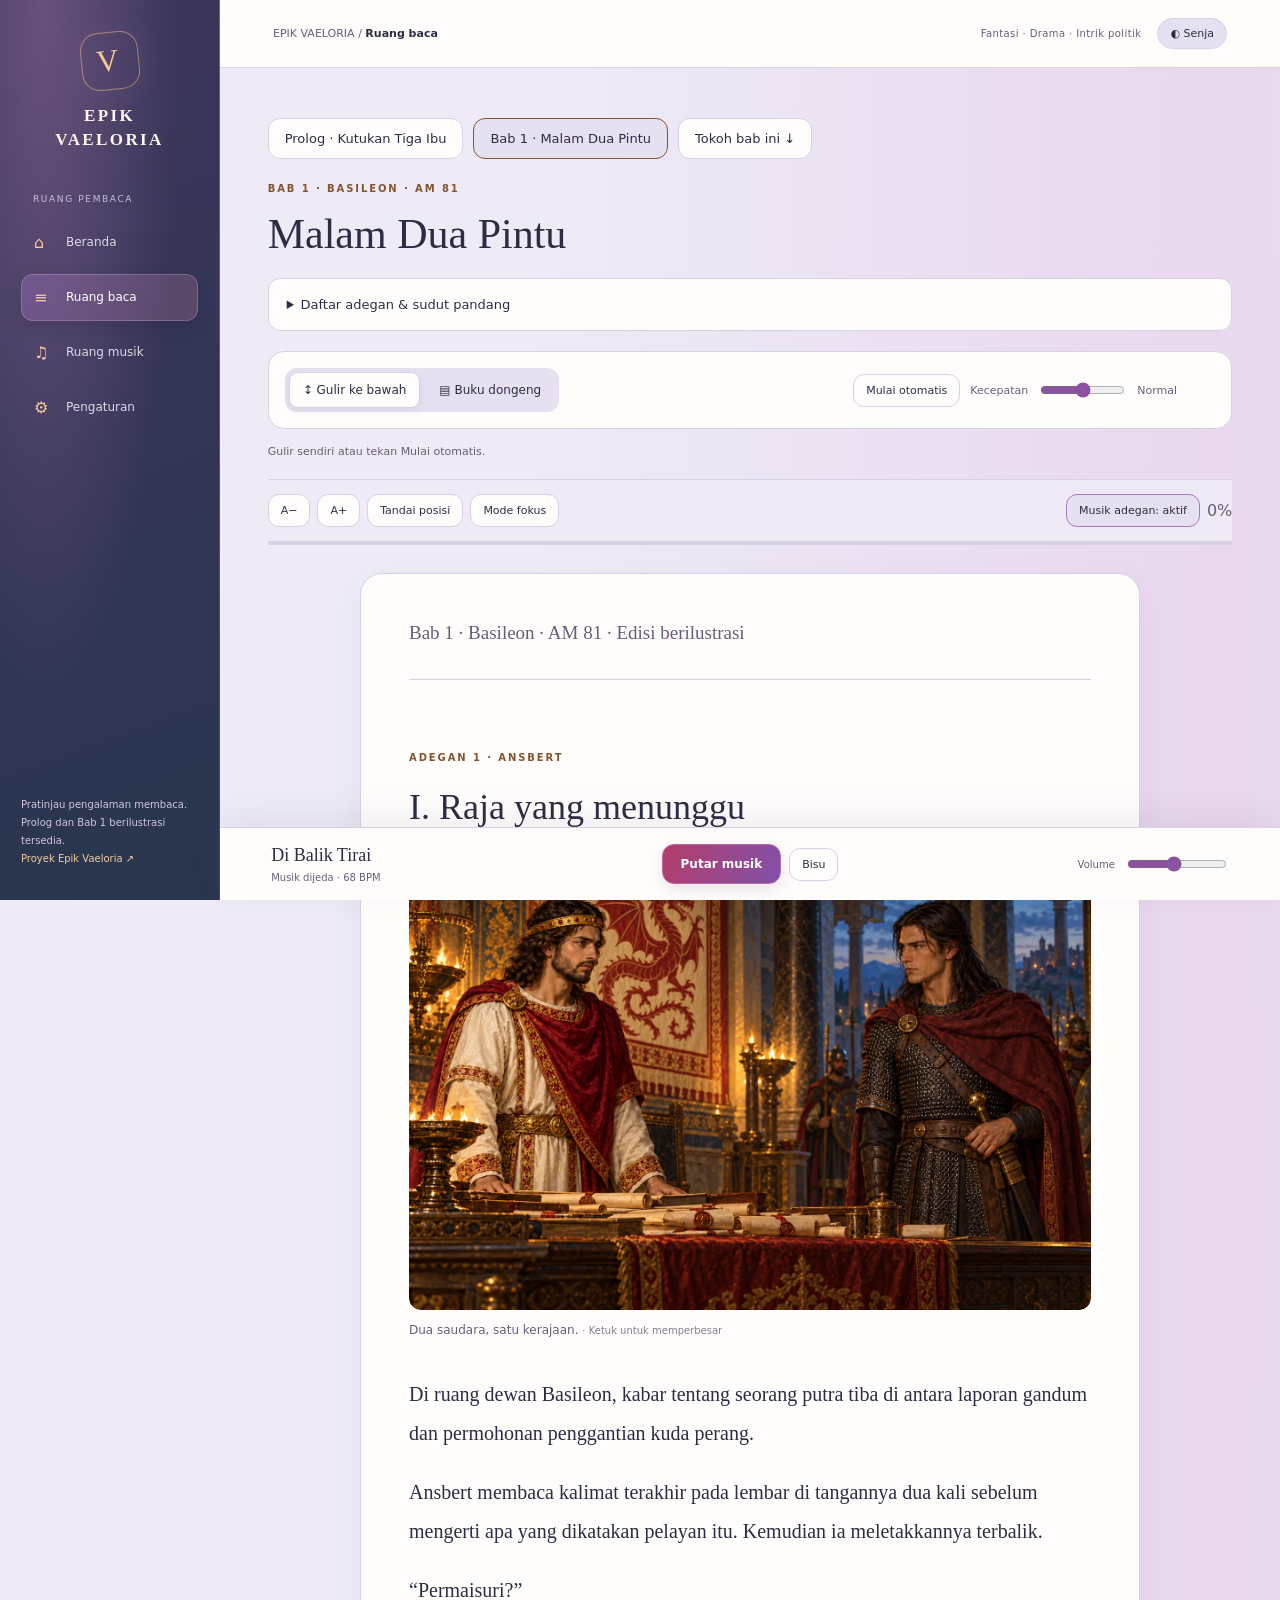
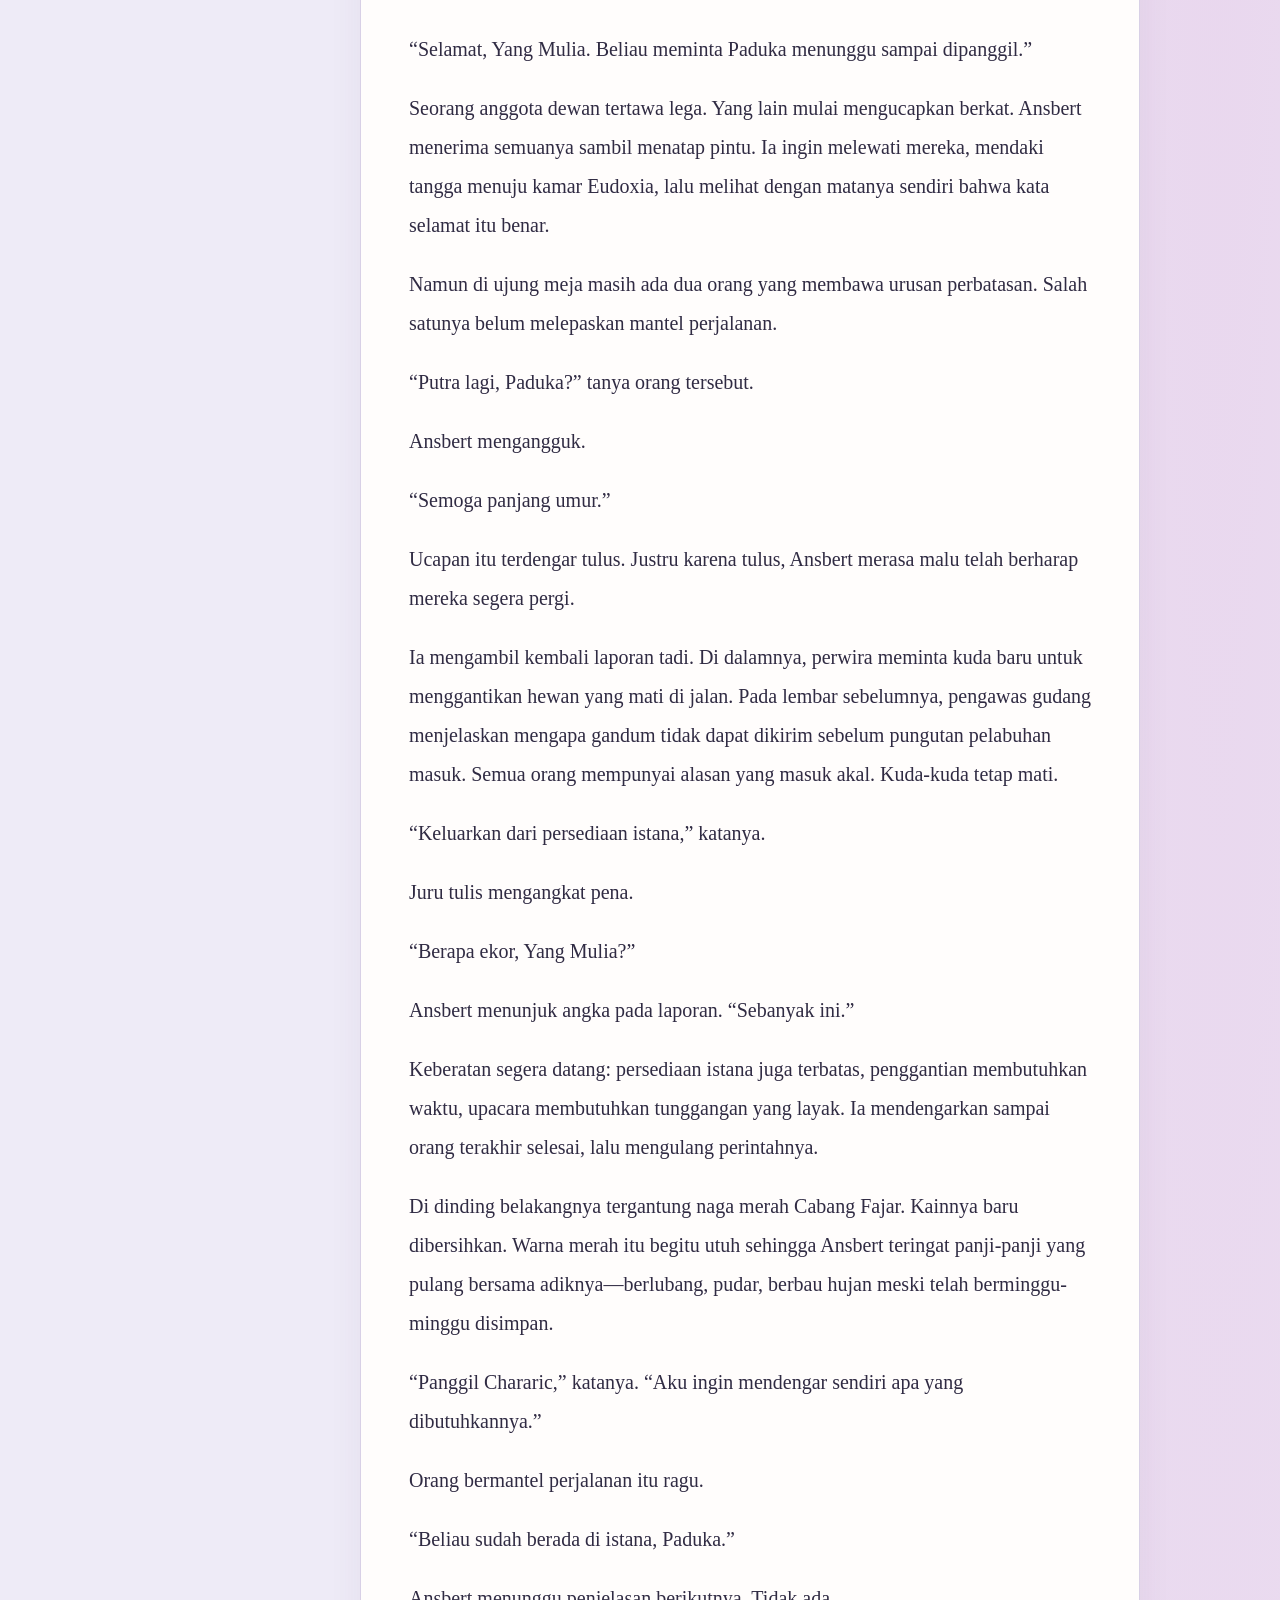
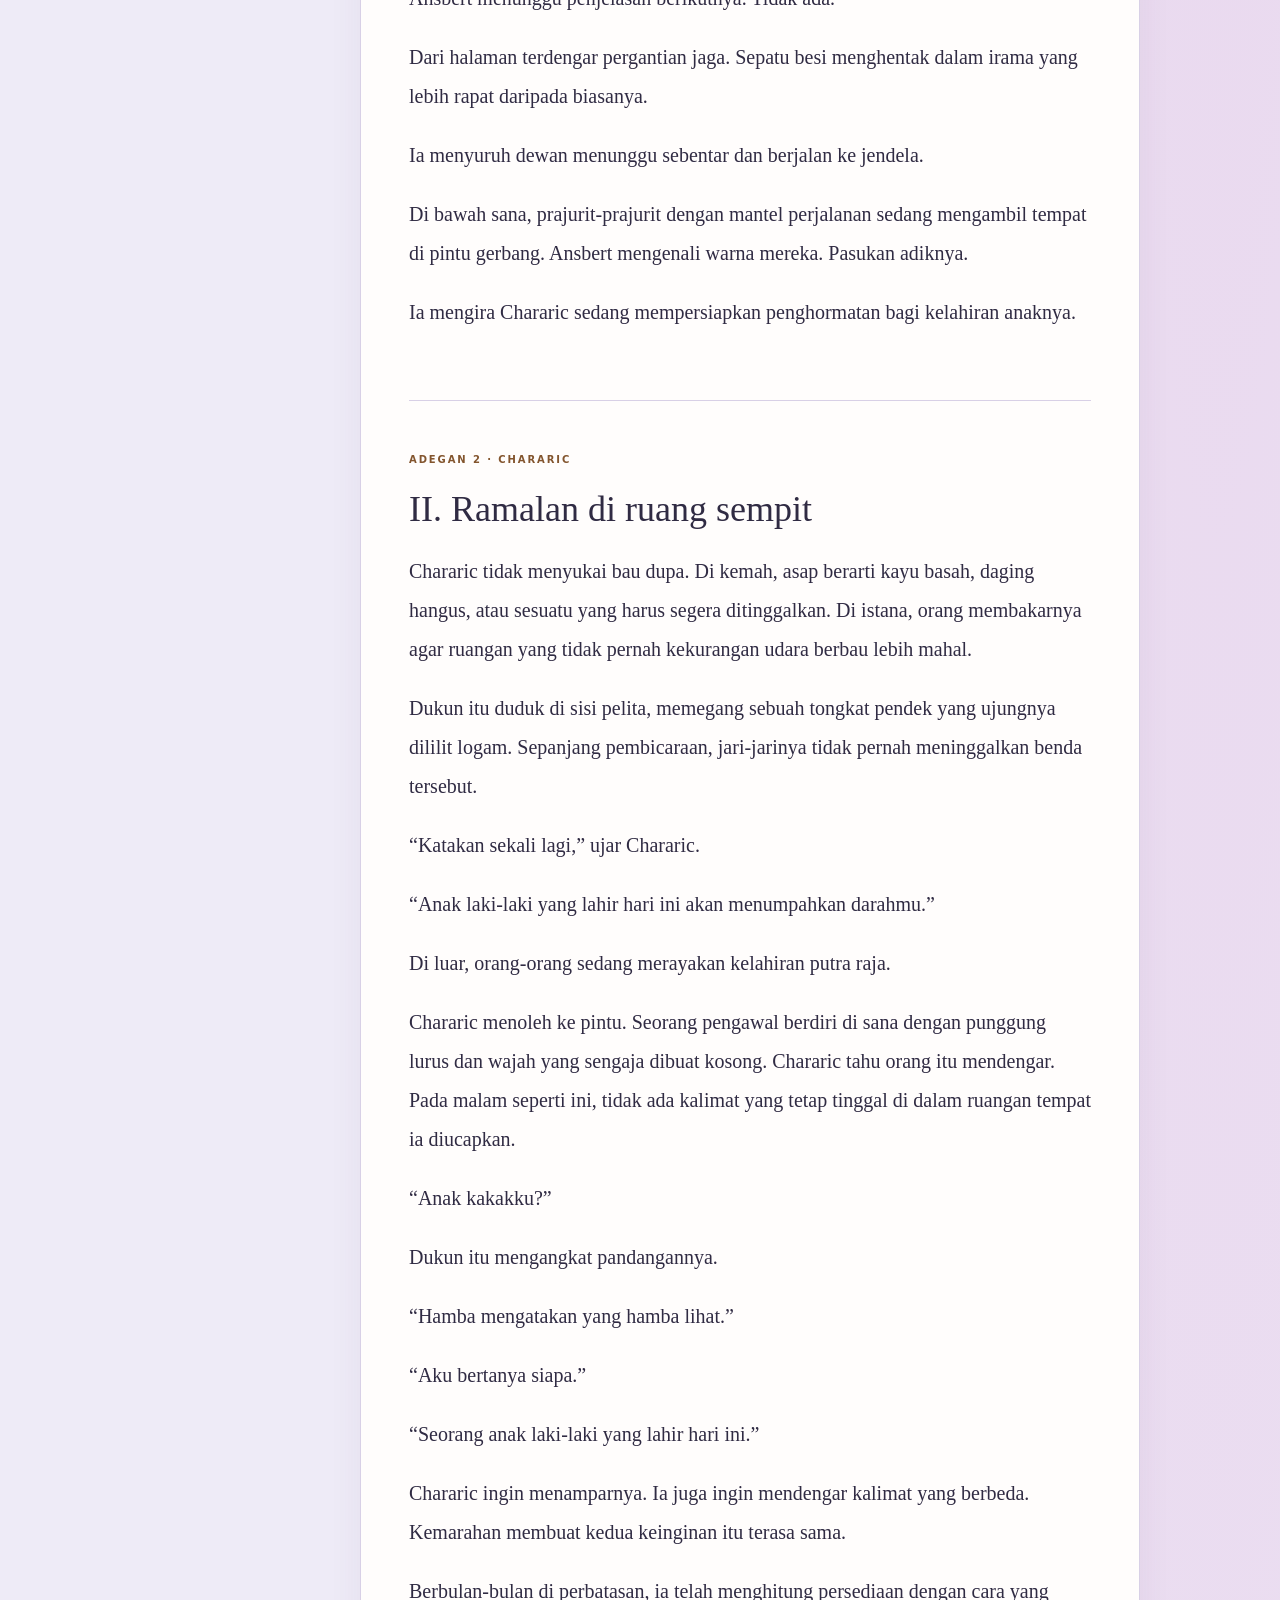
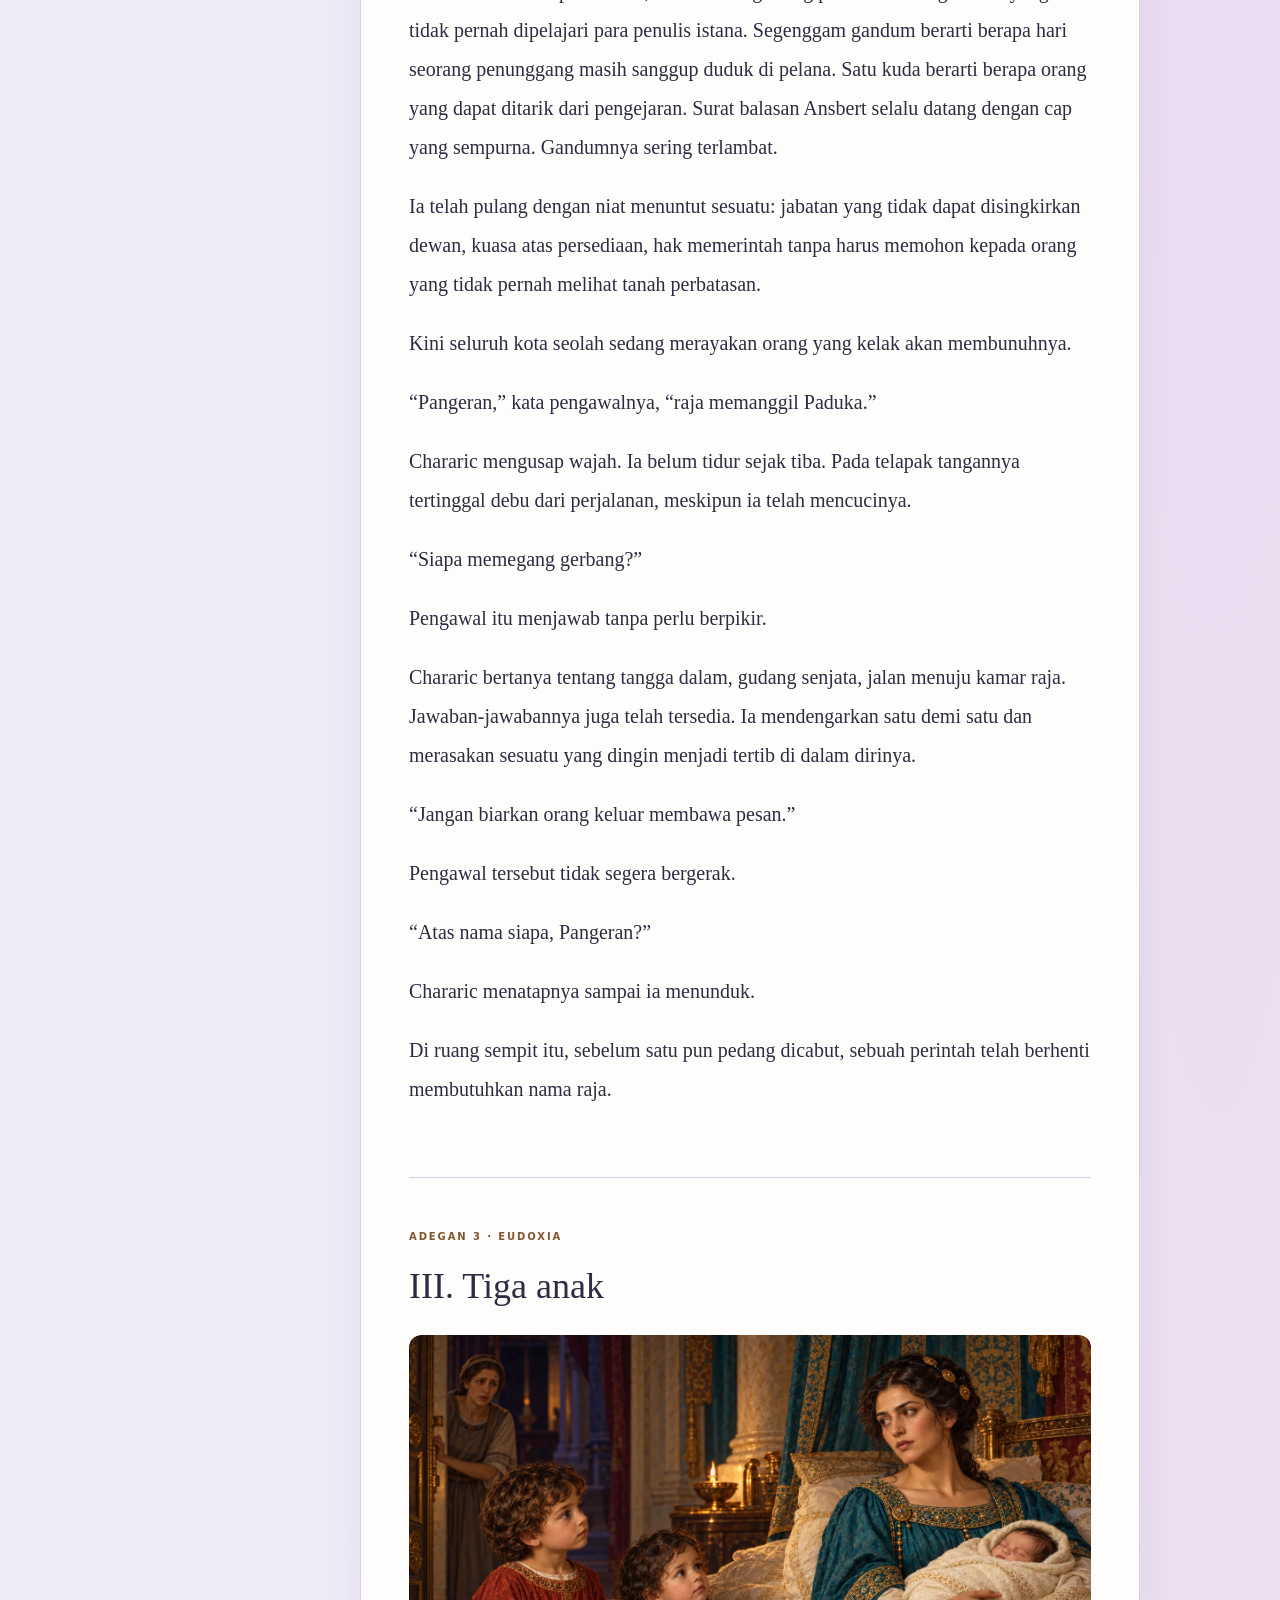
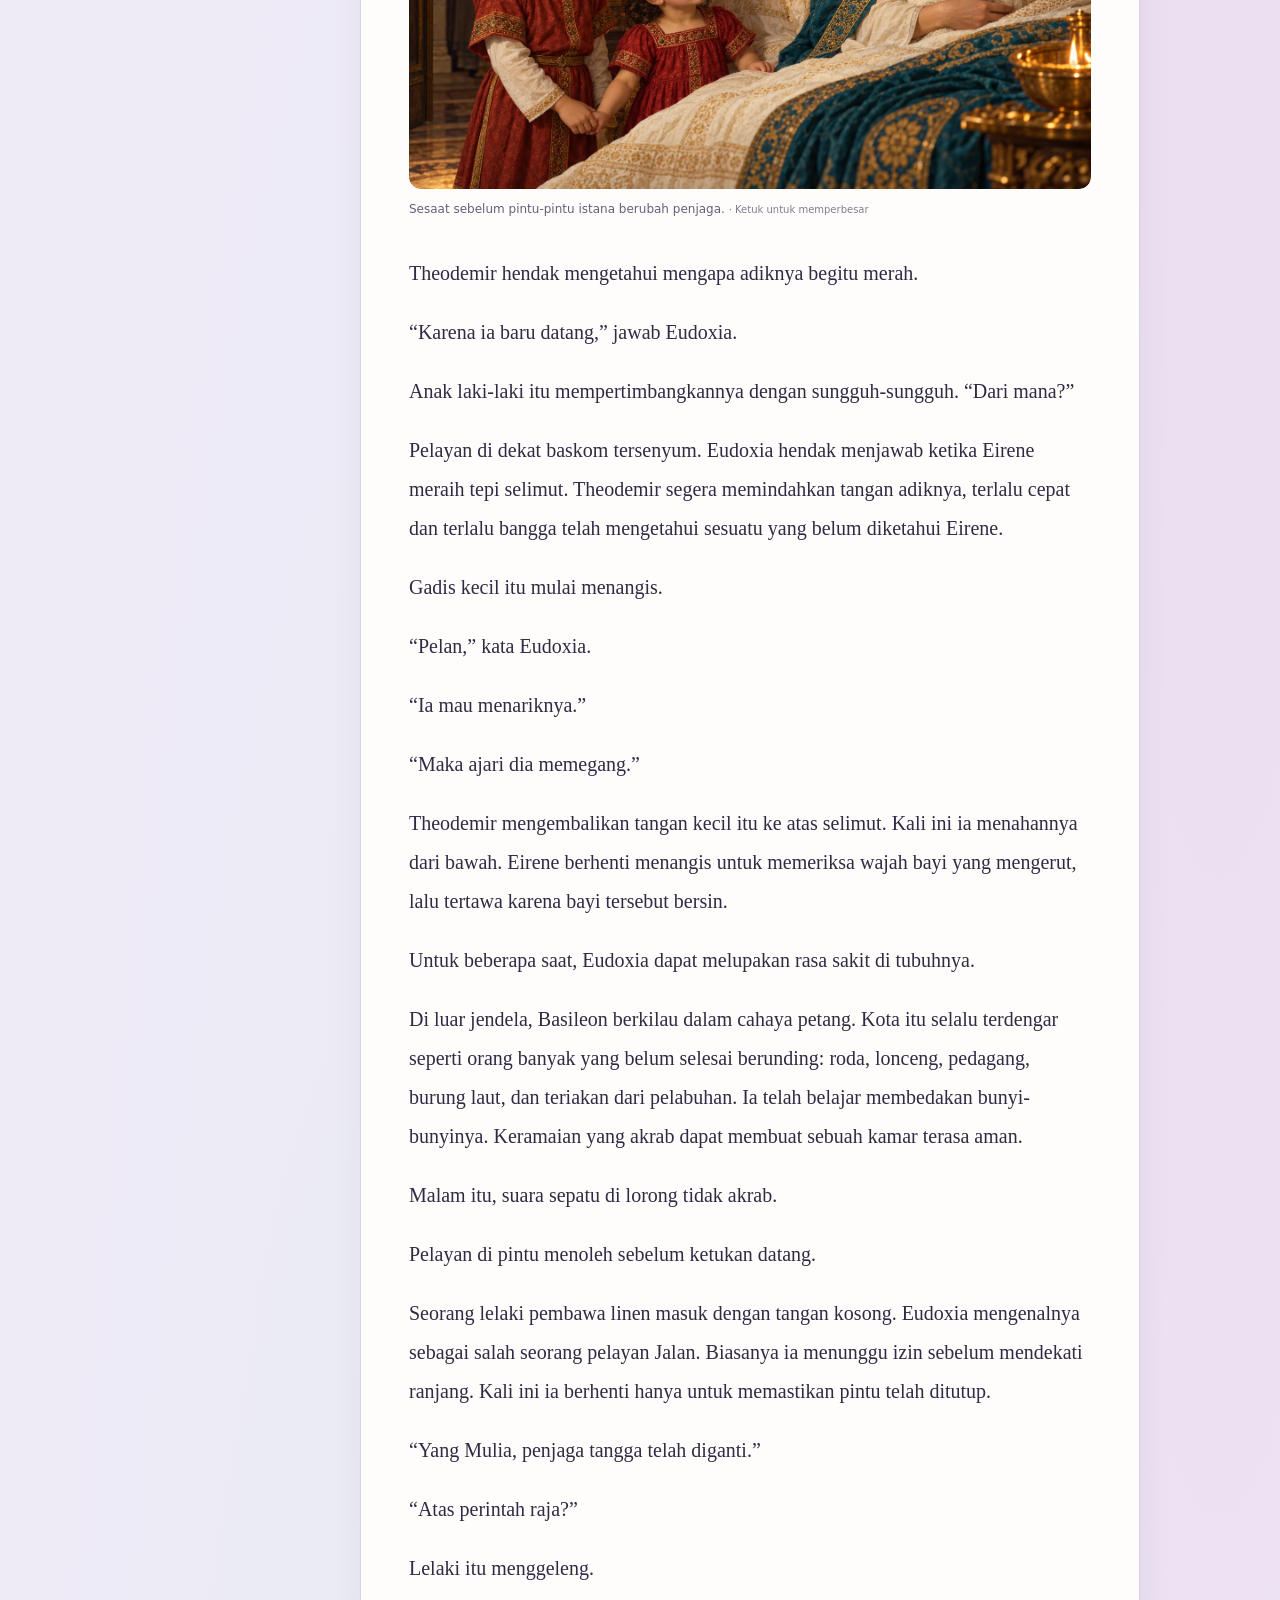
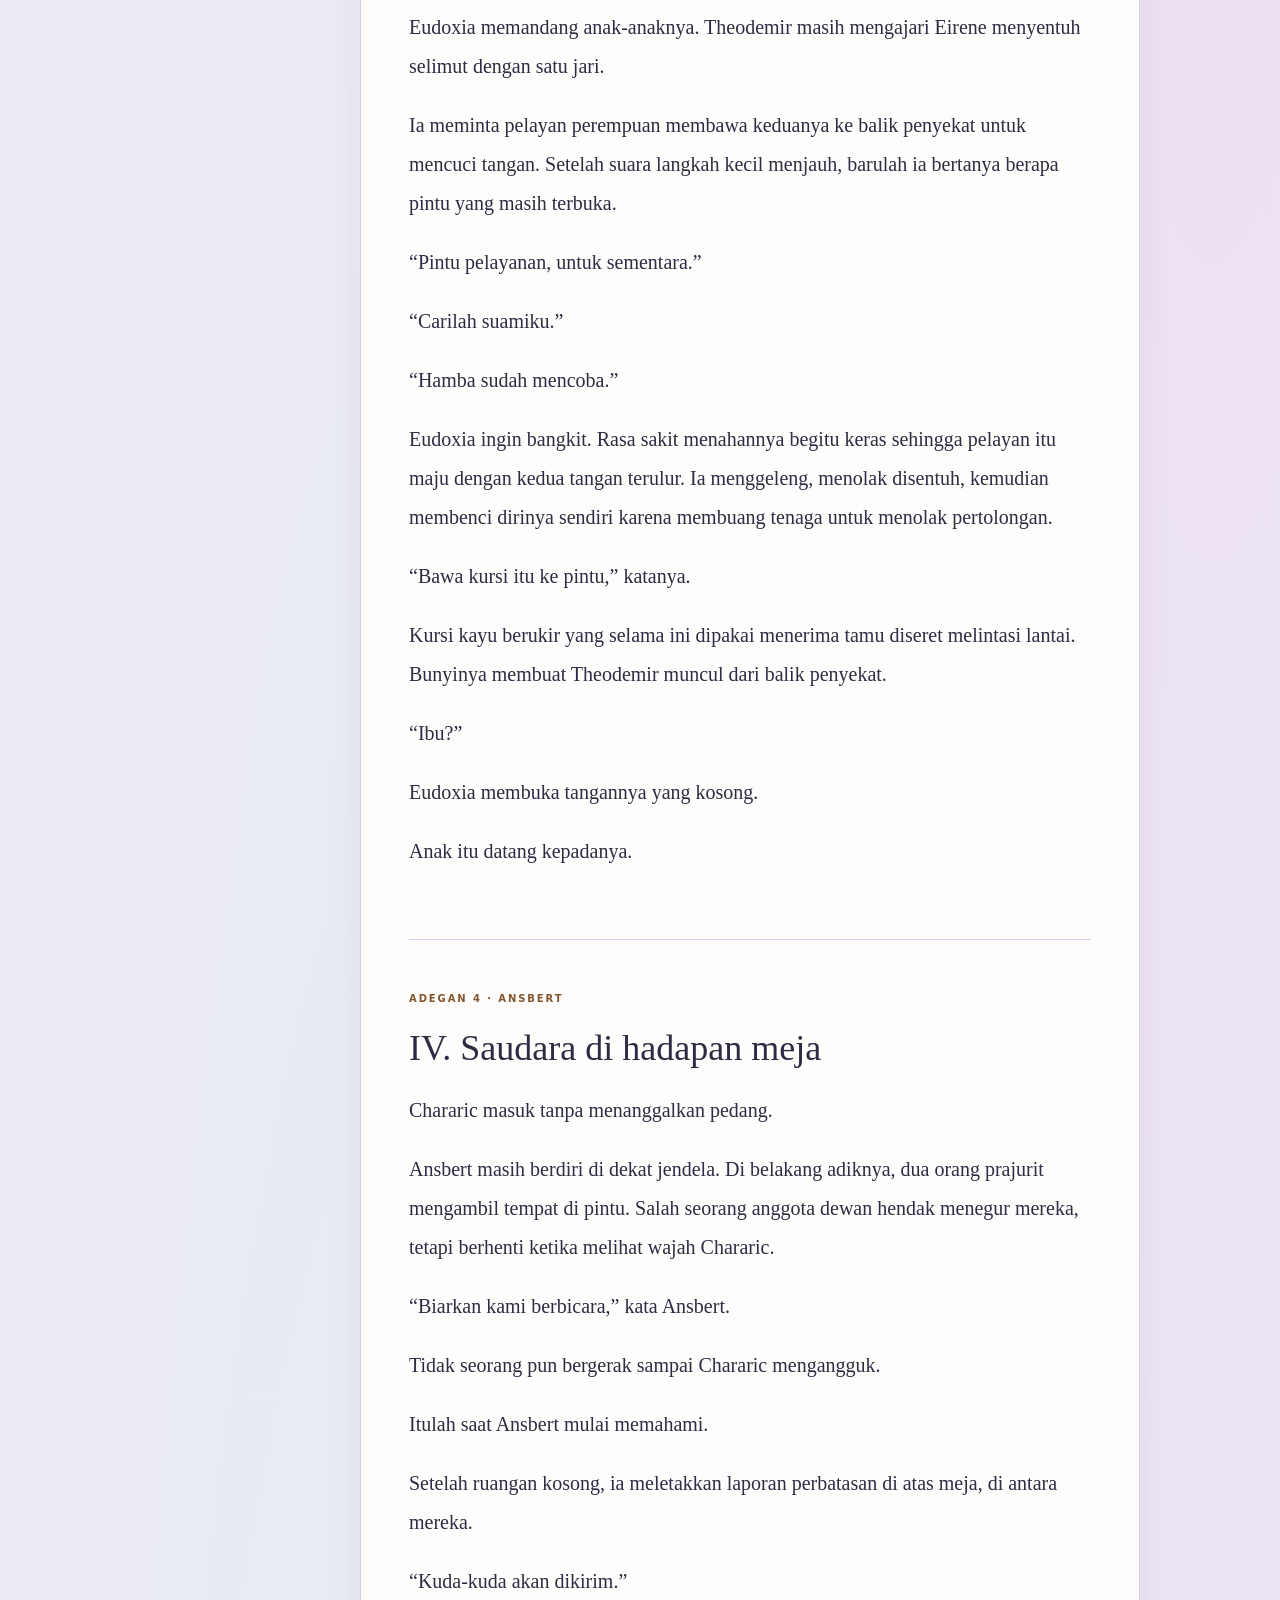
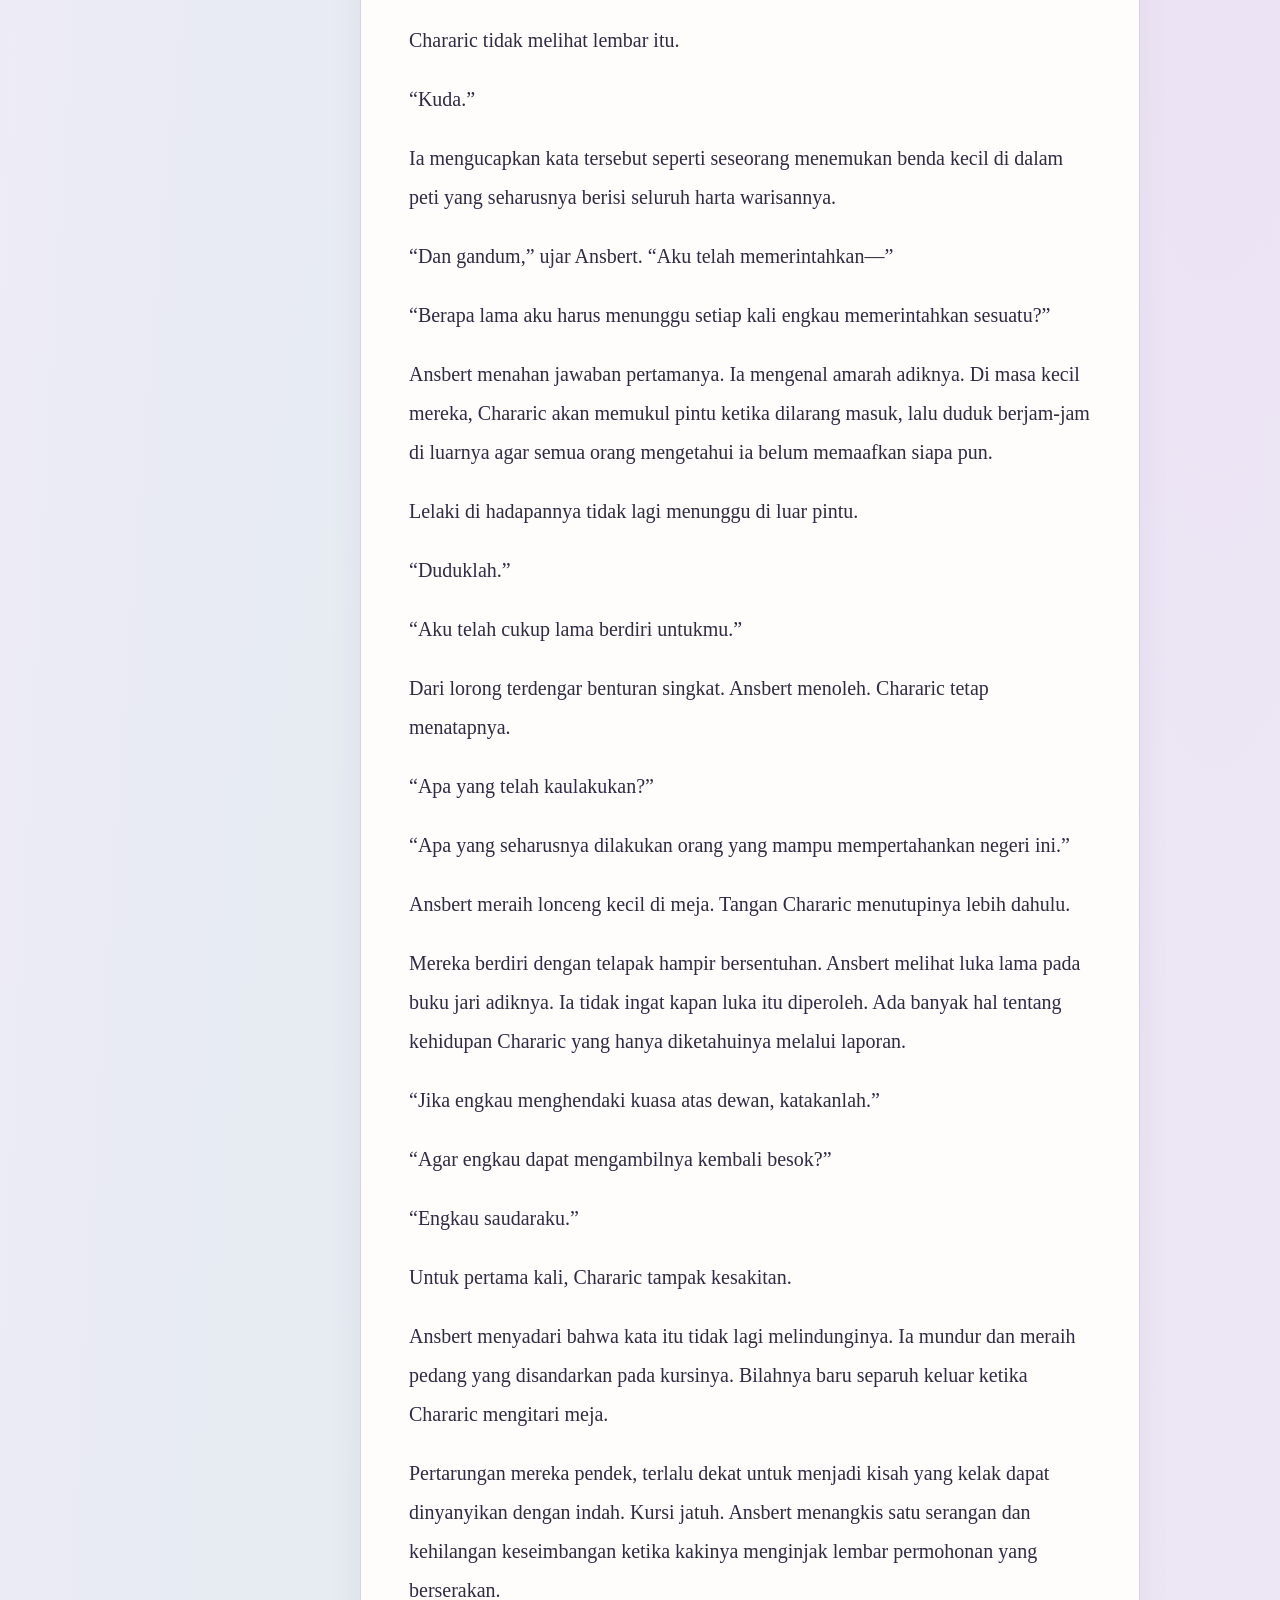
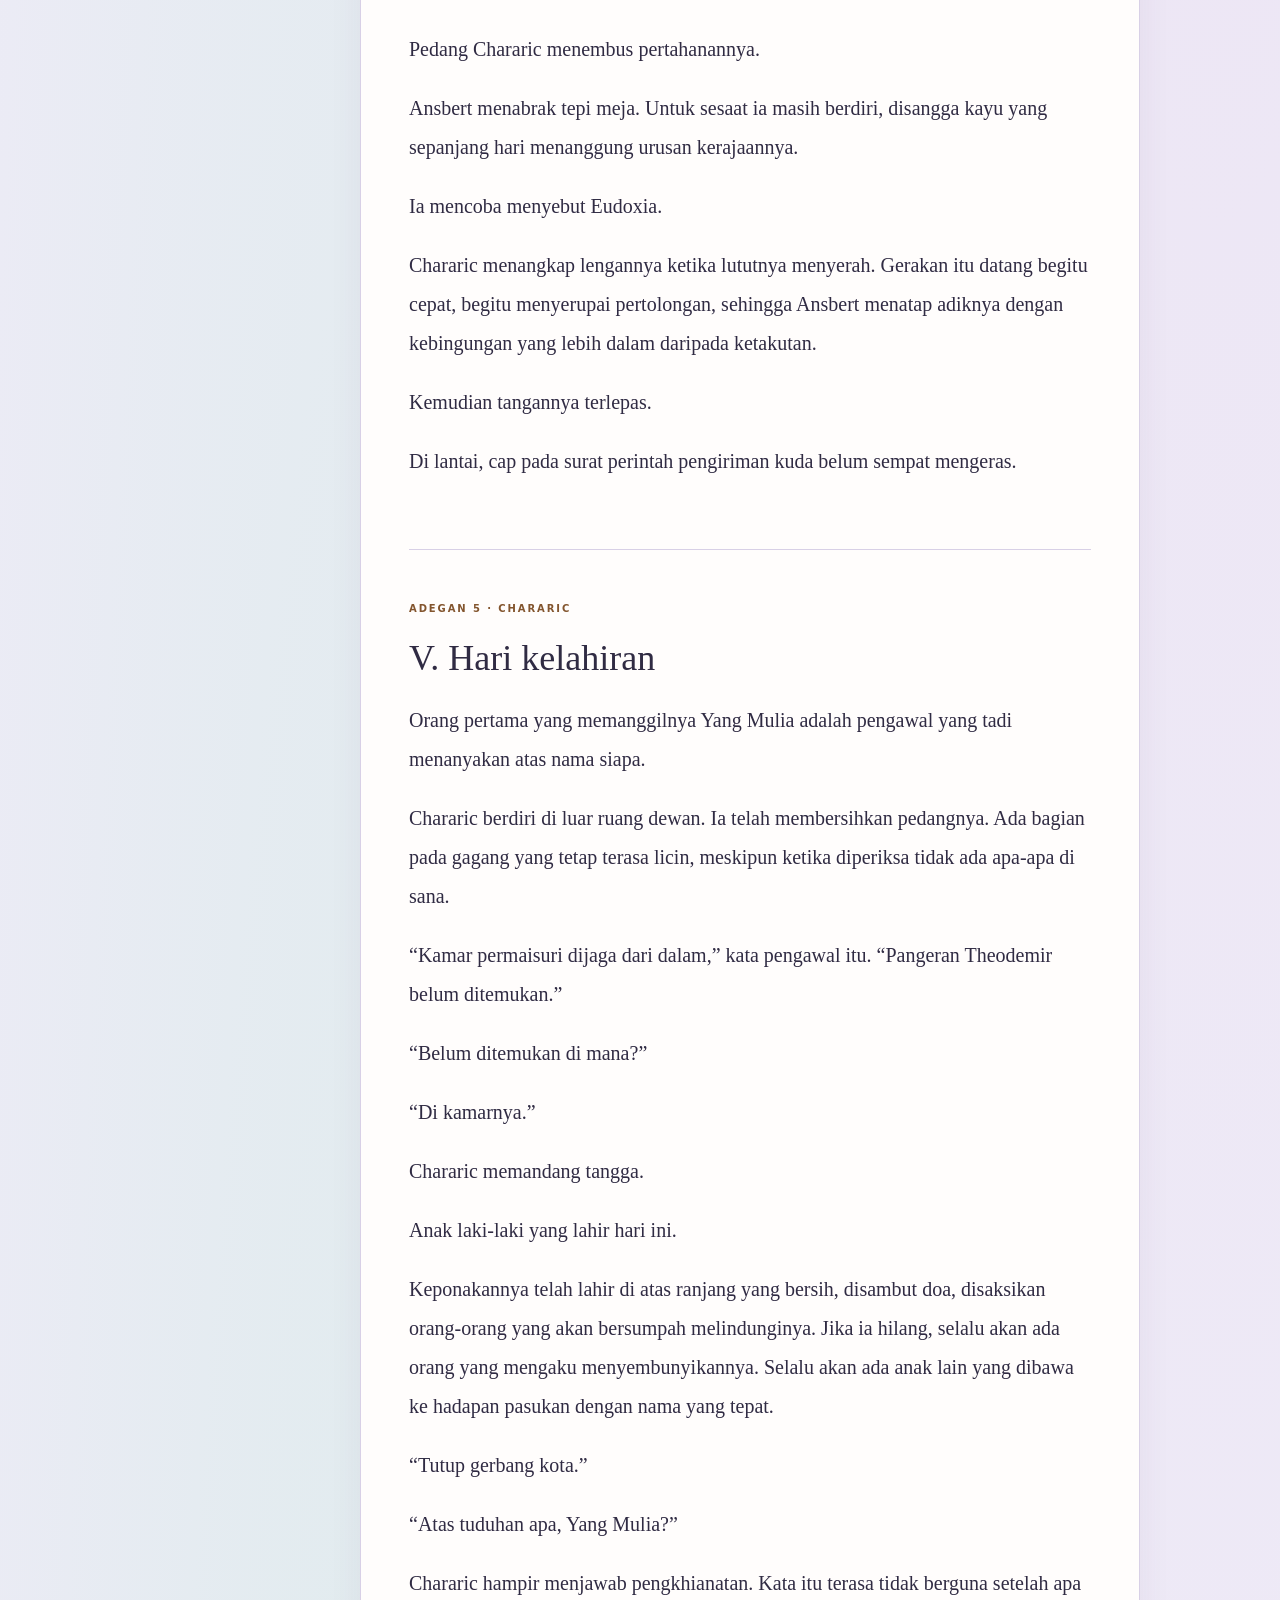
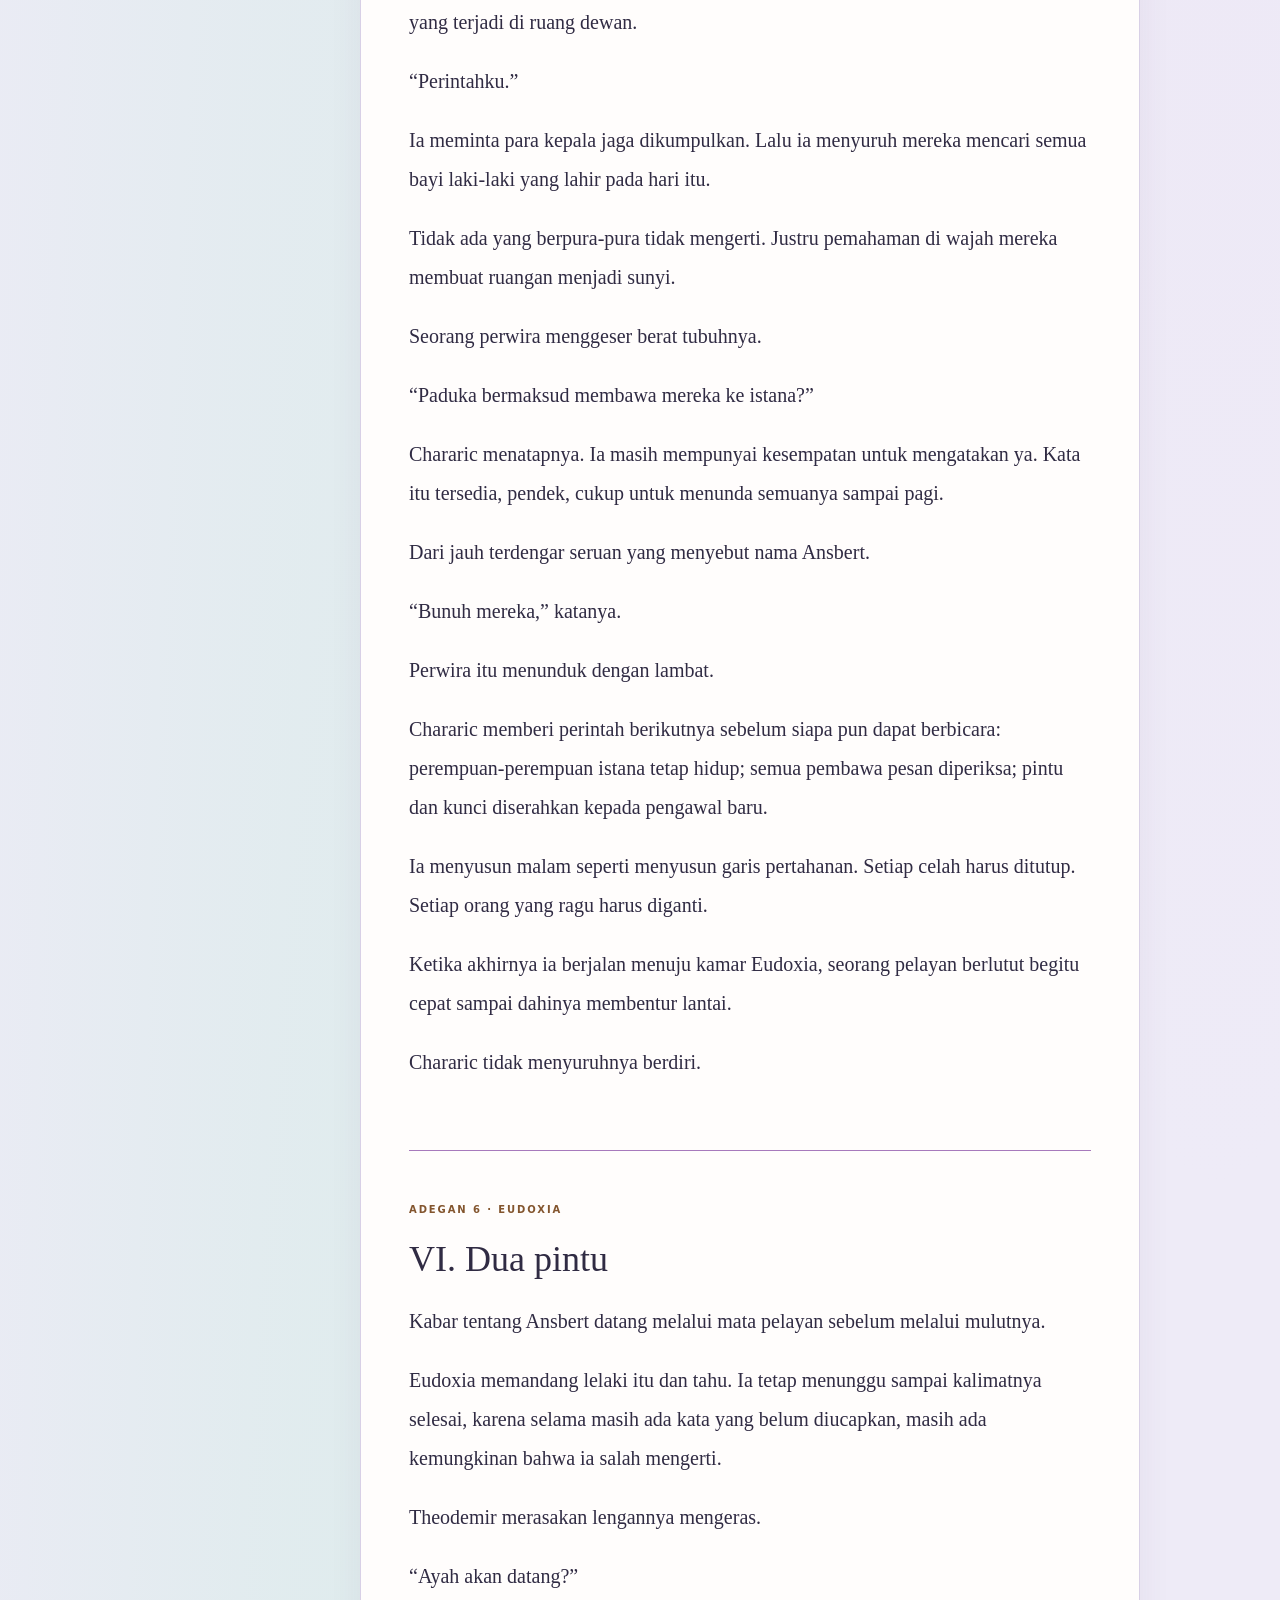
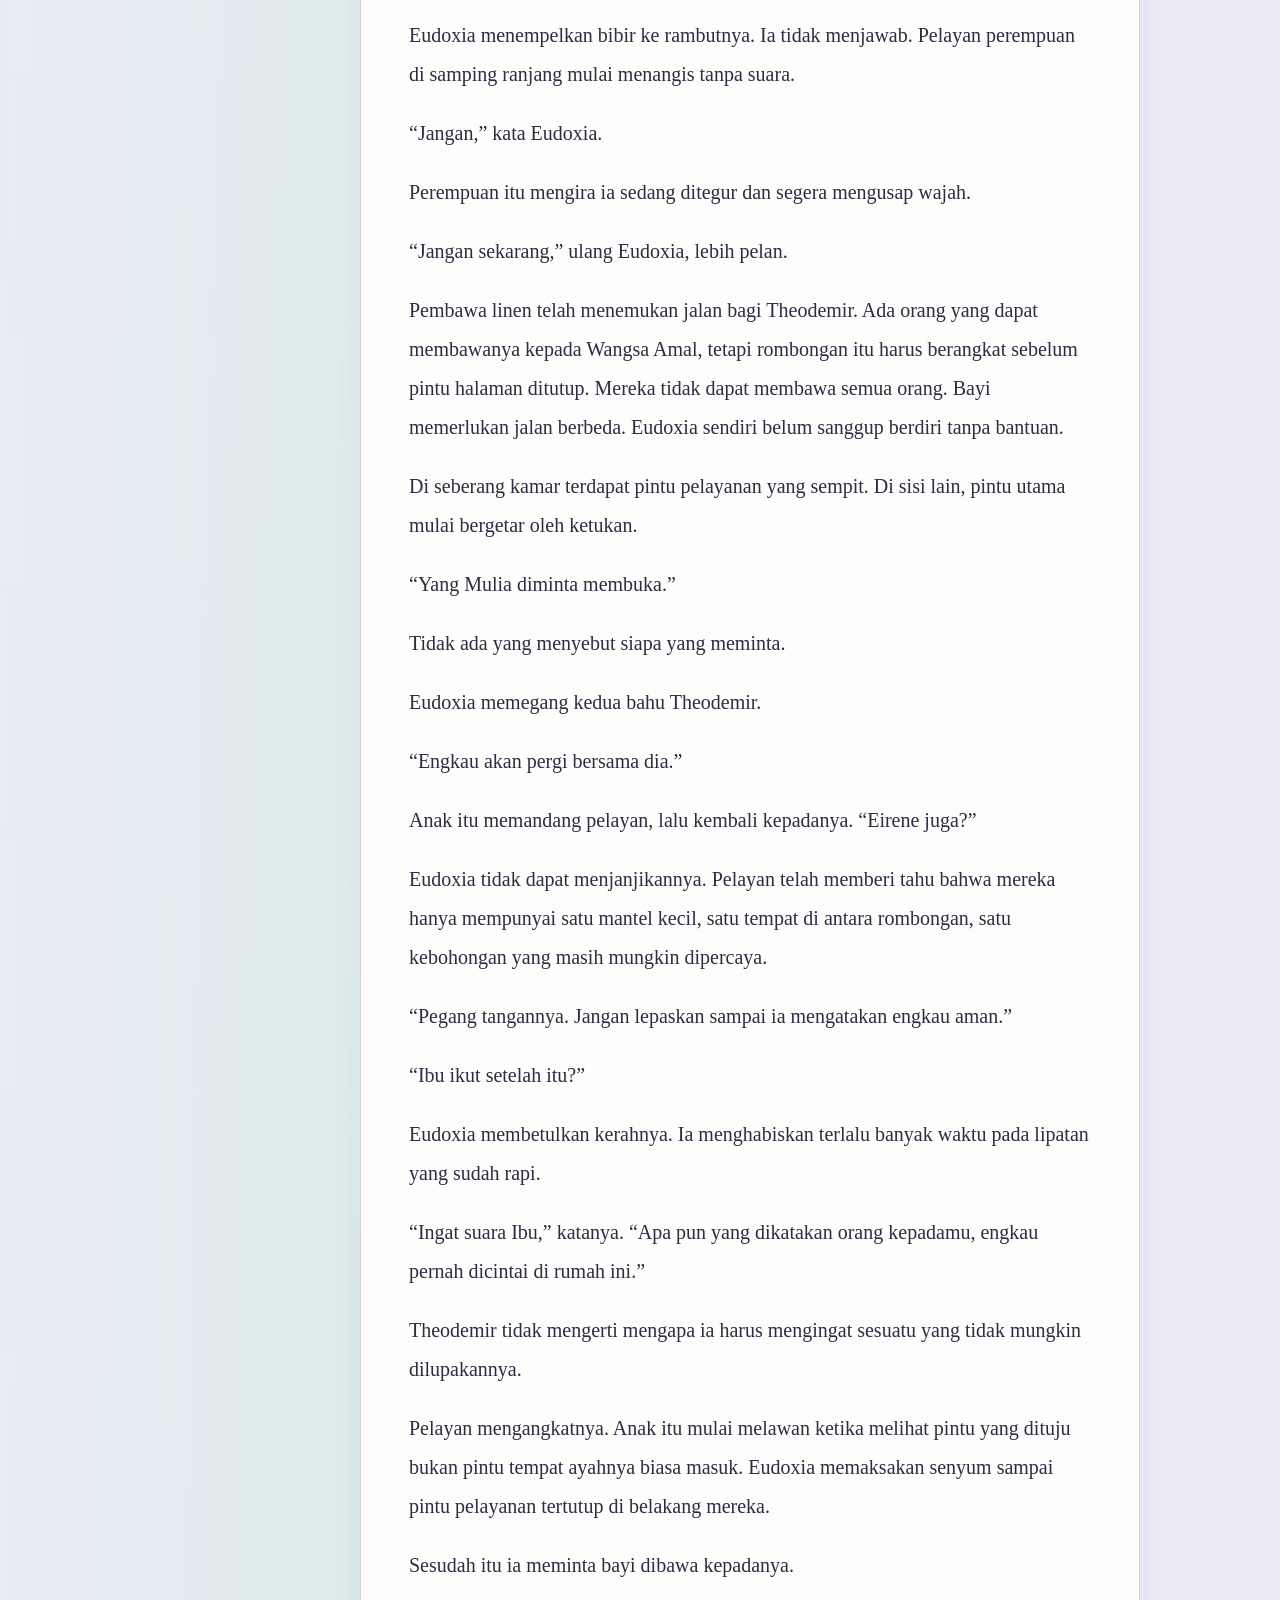
==== bab-01.html @ c6b9cac5 "Bangun edisi novel ansambel: Bab 1 multiperspektif, lima ilustrasi adegan, sembilan kartu tokoh" ====
<!doctype html><html lang="id"><head><meta charset="utf-8"><meta name="viewport" content="width=device-width,initial-scale=1"><meta name="theme-color" content="#4c3b65"><meta name="description" content="Dashboard pembaca Epik Vaeloria: ruang baca, musik adegan, penanda, dan pengaturan tampilan."><title>Beranda · Epik Vaeloria</title><style>
:root{color-scheme:light;--bg:#eeebf7;--panel:#fffdfc;--panel2:#e6e1f1;--ink:#302b43;--soft:#665e78;--line:#d8d0e6;--gold:#83552e;--accent:#9e68b4;--font:20px;font-family:"Segoe UI",system-ui,sans-serif}
*{box-sizing:border-box}[hidden]{display:none!important}html{scroll-behavior:smooth;scroll-padding-top:80px}body{margin:0;background:var(--bg);color:var(--ink)}body.sepia{color-scheme:light;--bg:#efe4d3;--panel:#fff7e9;--panel2:#f0dfc5;--ink:#463326;--soft:#765d4c;--line:#d8c4a5;--gold:#83532c;background:radial-gradient(ellipse at 90% 0,#eed3c0,transparent 55%),var(--bg)}
button,a,input,select{touch-action:manipulation}button{cursor:pointer;font:inherit}button:disabled{opacity:.6;cursor:wait}a{color:inherit;text-decoration:none}button,input,select{outline-offset:5px}:focus-visible{outline:2px solid var(--gold)}.sans,button,nav,label,small,.eyebrow,.meta{font-family:system-ui,sans-serif}.eyebrow{font-size:10px;text-transform:uppercase;letter-spacing:.23em;color:var(--gold)}.muted{color:var(--soft)}.skip{position:fixed;top:-60px;left:10px;z-index:50;background:var(--gold);color:#111;padding:12px}.skip:focus{top:10px}
.sidebar{width:220px;position:fixed;inset:0 auto 0 0;background:var(--panel);border-right:1px solid var(--line);padding:35px 22px;z-index:15;display:flex;flex-direction:column}.mark{font-size:30px;letter-spacing:.15em;text-align:center;color:var(--gold)}.brand{text-align:center;display:block;font-size:18px;letter-spacing:.12em;margin:9px 0 44px}.sidecaption{font:9px system-ui;letter-spacing:.18em;color:var(--soft);text-transform:uppercase;margin-bottom:15px}nav{display:grid;gap:8px}.navbutton{display:flex;align-items:center;gap:12px;border:1px solid transparent;background:transparent;padding:13px 12px;border-radius:4px;color:var(--soft);font-size:12px;text-align:left}.navbutton[aria-current=page]{color:var(--ink);background:var(--panel2);border-color:var(--line)}.navbutton span:first-child{width:20px;font-size:16px;color:var(--gold)}.sidebarfooter{margin-top:auto;padding-top:20px;font:10px/1.8 system-ui;color:var(--soft)}.sidebarfooter a{color:var(--gold)}.mobile-menu{display:none}
.app{margin-left:220px;padding-bottom:120px}.topbar{padding:22px 5%;display:flex;align-items:center;justify-content:space-between;border-bottom:1px solid var(--line);gap:15px}.breadcrumb{font:11px system-ui;color:var(--soft)}.breadcrumb strong{color:var(--ink);font-weight:500}.topstate{font:9px system-ui;text-transform:uppercase;letter-spacing:.15em;color:var(--gold)}.content{max-width:1180px;padding:34px 5%;margin:auto}.hero{position:relative;overflow:hidden;isolation:isolate;min-height:450px;border:1px solid #635336;border-radius:7px;background:#15140f;color:#f2eadb;display:flex;align-items:center}.hero-art{position:absolute;inset:-20px;z-index:-3;background:linear-gradient(90deg,#10100ff2,#10100f6b),url("https://raw.githubusercontent.com/Daniel100703/Epik-Vaeloria/main/assets/img/konsep-beranda.webp") center/cover;animation:breathe 22s ease-in-out infinite alternate}.hero:after{content:"";position:absolute;inset:0;z-index:-2;background:linear-gradient(0deg,#10100fdc,transparent 60%)}.herotext{padding:55px 6%;max-width:700px}.hero h1{font-size:clamp(42px,5.4vw,74px);font-weight:400;line-height:1.06;letter-spacing:-.035em;margin:23px 0}.hero h1 em{font-weight:400;color:#d4ba82}.hero p{font-size:16px;line-height:1.8;color:#d2c8b6;max-width:440px}.actions{display:flex;gap:12px;flex-wrap:wrap;margin-top:25px}.primary,.secondary{border-radius:4px;padding:12px 18px;font-size:12px}.primary{background:var(--gold);color:#15130e;border:1px solid var(--gold)}.hero .primary{background:#c8ac71;border-color:#c8ac71;color:#15130e}.secondary{color:var(--ink);background:transparent;border:1px solid var(--line)}.hero .secondary{color:#eee4d0;border-color:#79613f}.sparks{position:absolute;inset:0;pointer-events:none;z-index:-1;overflow:hidden}.sparks i{position:absolute;width:2px;height:2px;background:#e7c98e;border-radius:50%;box-shadow:0 0 8px #e7c98e;bottom:-10px;left:var(--x);opacity:0;animation:drift var(--d) linear infinite;animation-delay:var(--delay)}
@keyframes breathe{to{transform:scale(1.045)}}@keyframes drift{15%{opacity:.7}85%{opacity:.2}to{transform:translate(25px,-500px);opacity:0}}
.sectionhead{display:flex;justify-content:space-between;align-items:end;gap:20px;margin:35px 0 20px}.sectionhead h2{font-size:28px;font-weight:400;margin:8px 0 0}.sectionhead p{font:12px/1.7 system-ui;color:var(--soft);max-width:340px;margin:0}.tiles{display:grid;grid-template-columns:repeat(3,1fr);gap:16px}.tile{background:var(--panel);border:1px solid var(--line);border-radius:6px;padding:25px;text-align:left;color:var(--ink);display:block;min-height:180px}.tile:hover{border-color:var(--gold)}.tile .symbol{font-size:25px;color:var(--gold)}.tile h3{font:23px Georgia;margin:22px 0 12px}.tile p{font:12px/1.8 system-ui;color:var(--soft);margin:0}.smallnote{font:11px/1.8 system-ui;color:var(--soft);margin-top:20px}.resume{display:flex;align-items:center;justify-content:space-between;gap:20px;padding:20px 24px;background:var(--panel);border:1px solid var(--line);margin-top:20px;border-radius:5px}.resume strong{font-size:18px;font-weight:400}.resume small{display:block;color:var(--soft);margin-top:7px}
.page-title{font-size:42px;font-weight:400;margin:14px 0 20px}.toolbar{position:sticky;top:0;z-index:8;display:flex;align-items:center;justify-content:space-between;gap:10px;padding:14px 0;background:var(--bg);border-block:1px solid var(--line);flex-wrap:wrap}.tools{display:flex;gap:7px;align-items:center}.tool{background:var(--panel);color:var(--ink);border:1px solid var(--line);border-radius:4px;padding:9px 12px;font:11px system-ui}.tool[aria-pressed=true]{border-color:var(--gold);color:var(--gold)}.progress{height:2px;background:var(--line);position:sticky;top:68px;z-index:9}.progress i{display:block;width:0;height:100%;background:var(--gold)}
article{max-width:690px;margin:45px auto 0}.reader-intro{font-size:var(--font);line-height:1.9;color:var(--soft);padding-bottom:28px;border-bottom:1px solid var(--line)}.scene{padding:60px 10px;border-bottom:1px solid var(--line);min-height:60vh}.scene h3{font-weight:400;font-size:clamp(28px,3vw,36px);margin:20px 0}.scene p{font-size:var(--font);line-height:1.95;color:var(--ink)}.scene.active .eyebrow{color:var(--accent)}.scene.active{background:linear-gradient(90deg,#c8ac7105,transparent);border-bottom-color:var(--accent)}
.focus-exit{display:none;position:fixed;top:12px;right:20px;z-index:30}.focus .sidebar,.focus .topbar{display:none}.focus .app{margin-left:0}.focus .content{max-width:900px}.focus .player{left:0}.focus .focus-exit{display:block}
.musicgrid{display:grid;grid-template-columns:repeat(4,1fr);gap:14px}.track{display:flex;flex-direction:column;text-align:left;min-height:190px;border:1px solid var(--line);border-radius:5px;background:var(--panel);color:var(--ink);padding:21px 18px}.track[aria-pressed=true]{border-color:var(--accent)}.track .tag{font:9px system-ui;text-transform:uppercase;letter-spacing:.15em;color:var(--gold);margin-bottom:24px}.track strong{font:21px/1.2 Georgia;margin-bottom:13px}.track small{font:11px/1.7 system-ui;color:var(--soft)}.track .tempo{font:10px system-ui;color:var(--gold);margin-top:auto;padding-top:17px}
.settings{max-width:760px;display:grid;gap:16px}.setting{background:var(--panel);border:1px solid var(--line);border-radius:5px;display:flex;justify-content:space-between;align-items:center;gap:25px;padding:23px}.setting strong{font-size:20px;font-weight:400}.setting p{font:11px/1.7 system-ui;color:var(--soft);margin:8px 0 0}.setting select{background:var(--bg);color:var(--ink);border:1px solid var(--line);padding:10px;border-radius:4px;font:12px system-ui}.setting input[type=checkbox]{width:20px;height:20px;accent-color:var(--gold)}
.player{position:fixed;z-index:20;left:220px;right:0;bottom:0;display:grid;grid-template-columns:1fr auto 1fr;gap:20px;align-items:center;background:var(--panel);border-top:1px solid var(--line);padding:16px 4%}.now{min-width:0}.now strong{display:block;white-space:nowrap;overflow:hidden;text-overflow:ellipsis;font-size:17px;font-weight:400}.now small{font:10px system-ui;color:var(--soft);display:block;margin-top:6px}.transport{display:flex;align-items:center;gap:8px}.mix{justify-self:end;display:flex;align-items:center;gap:10px}.mix label{font:10px system-ui;color:var(--soft)}input[type=range]{accent-color:var(--gold);width:100px}.toast{position:fixed;z-index:40;bottom:110px;left:50%;transform:translateX(-50%);max-width:min(90vw,540px);background:var(--panel2);color:var(--ink);border:1px solid var(--gold);padding:13px 19px;border-radius:5px;font:12px/1.7 system-ui}.no-motion *,.no-motion *:before,.no-motion *:after{animation:none!important;transition:none!important;scroll-behavior:auto!important}
@media(max-width:1100px){.musicgrid{grid-template-columns:repeat(2,1fr)}.tiles{grid-template-columns:1fr}.tile{min-height:0}.tile h3{margin-top:15px}.player{grid-template-columns:1fr auto}.mix{display:none}.sidebar{width:185px;padding-inline:15px}.app{margin-left:185px}.player{left:185px}}
@media(max-width:700px){.sidebar{position:static;width:auto;padding:15px 5%;display:block;border-right:0;border-bottom:1px solid var(--line)}.brand{margin:0;text-align:left;font-size:19px}.mark,.sidecaption,.sidebarfooter{display:none}.mobile-menu{display:block;position:absolute;right:5%;top:11px}nav{display:none;margin-top:20px;grid-template-columns:repeat(2,1fr)}.sidebar.open nav{display:grid}.app{margin-left:0}.topbar{padding-block:17px}.topstate{display:none}.content{padding:25px 5%}.hero{min-height:410px}.herotext{padding:35px 7%}.hero h1{font-size:46px}.hero p{font-size:15px}.sectionhead{display:block}.sectionhead p{margin-top:13px}.player{left:0;padding:14px 5%;gap:10px}.now strong{font-size:15px}.player .primary{padding:10px 14px}.now small{font-size:9px}.toolbar{gap:8px}.tools{flex-wrap:wrap}.tool{padding:9px}.page-title{font-size:34px}.setting{padding:19px;gap:14px}.setting strong{font-size:18px}.scene{min-height:66vh;padding-top:40px}.resume{align-items:start;flex-direction:column}.focus .content{padding-top:55px}.toast{bottom:100px}.track strong{font-size:19px}}
@media(prefers-reduced-motion:reduce){html{scroll-behavior:auto}*,*:before,*:after{animation:none!important;transition:none!important}}

@media(max-width:1100px){.mix{display:flex;grid-column:1/-1;justify-self:stretch;justify-content:center;border-top:1px solid var(--line);padding-top:10px}.app{padding-bottom:175px}.toast{bottom:155px}}

/* Senja: a brighter reading surface with a cinematic violet shell. */
body{background:radial-gradient(ellipse at 95% 5%,#e9d7ee,transparent 40%),radial-gradient(ellipse at 30% 70%,#dceceb,transparent 45%),var(--bg)}h1,h2,h3,article,.now strong{font-family:Georgia,"Times New Roman",serif}button,a,input,select{outline-offset:5px}:focus-visible{outline:3px solid #a469be}.primary{background:linear-gradient(110deg,#b43e69,#8150aa);border:1px solid #b66aa7;color:white;border-radius:12px;font-weight:600;box-shadow:0 5px 15px #81376625;transition:filter .2s,transform .2s}.primary:hover{filter:brightness(1.1);transform:translateY(-1px)}.secondary,.tool{border-radius:11px}.eyebrow{font-weight:650;letter-spacing:.19em}.skip{background:#8150a8;color:white;border-radius:10px}.player{box-shadow:0 -10px 35px #50396814}input[type=range]{accent-color:#8a529f}
.sidebar{background:radial-gradient(ellipse at 20% 0,#69517c,transparent 55%),linear-gradient(160deg,#3c355b,#29364e);border-right-color:#ffffff20;color:#f7f0fa;padding:32px 21px}
.mark{width:58px;height:58px;border:1px solid #e8be8d88;border-radius:18px;margin:0 auto;display:grid;place-items:center;font:31px Georgia;color:#f3ca92;box-shadow:0 0 32px #c79dd31c;transform:rotate(-6deg)}
.brand{font:600 17px/1.4 Georgia;letter-spacing:.14em;margin:14px 0 42px;background:none;border:0;color:#fff7ed;padding:0}
.sidecaption{color:#c6bfd8;margin-inline:12px}.navbutton{border-radius:12px;color:#ded9ea;transition:background .2s,transform .2s}.navbutton:hover{background:#ffffff0e;transform:translateX(2px)}.navbutton[aria-current=page]{color:#fff;background:linear-gradient(110deg,#9774b865,#bd789647);border-color:#c5a4d359;box-shadow:0 5px 18px #16102a24}.navbutton span:first-child{color:#f4cd9e}.sidebarfooter{color:#d0c8de}.sidebarfooter a{color:#f2ce9e}
.topbar{padding-block:18px;background:var(--panel)}.breadcrumb strong{font-weight:600}.topstate{display:flex;align-items:center;gap:16px;font-size:10px;color:var(--soft);letter-spacing:.04em;text-transform:none}.theme-cycle{font:11px system-ui;border:1px solid var(--line);border-radius:20px;padding:8px 12px;color:var(--ink);background:var(--panel2)}.content{max-width:1320px;padding:32px 4.5%}
.hero{min-height:430px;border-color:#b79cbb;border-radius:24px;background:#46334f;color:#fff9f3;box-shadow:0 20px 45px #5b3b6d24}
.hero-art{inset:-12px;background:linear-gradient(90deg,#382e50f2 0%,#513747bf 35%,#4632491c 68%),url("https://raw.githubusercontent.com/Daniel100703/Epik-Vaeloria/main/assets/img/konsep-beranda.webp") 60% center/cover;filter:saturate(1.23) brightness(1.16)}
.hero:after{background:linear-gradient(0deg,#48324c68,transparent 55%)}.herotext{padding:40px 5%;max-width:690px}.hero h1{font-size:clamp(38px,4.5vw,62px);max-width:610px;margin:20px 0}.hero h1 em{color:#ffd5ae}.hero .eyebrow{color:#f8d7b4}.hero p{color:#f2e5f0;font:15px/1.8 "Segoe UI",system-ui;max-width:430px}.hero .primary{background:linear-gradient(110deg,#b43e69,#8150aa);border-color:#b66aa7;color:white}.hero .secondary{background:#46315260;color:#fff6ec;border-color:#dcc0d475}.genres{display:flex;gap:8px;flex-wrap:wrap;margin-top:23px}.genres span{font:9px system-ui;letter-spacing:.08em;color:#fff1e5;border:1px solid #ebc9da66;border-radius:20px;padding:6px 11px;background:#49334b40}
.tile,.resume,.setting{border-radius:18px;box-shadow:0 8px 25px #4e35620a}.tile{transition:transform .2s,box-shadow .2s;min-height:175px}.tile:nth-child(1){background:linear-gradient(145deg,#eee4fa,#fffdfc)}.tile:nth-child(2){background:linear-gradient(145deg,#f6dfe5,#fffdfc)}.tile:nth-child(3){background:linear-gradient(145deg,#dcf0ed,#fffdfc)}.tile:hover{transform:translateY(-3px);box-shadow:0 12px 25px #70458519;border-color:#b198c5}.tile .symbol{color:#82509c}.tile:nth-child(2) .symbol{color:#ae4d75}.tile:nth-child(3) .symbol{color:#31796e}
.toolbar{background:var(--bg);padding:14px 0}.tool[aria-pressed=true]{border-color:#a77abc;color:var(--ink);background:var(--panel2)}.progress{height:3px;top:69px}.progress i{background:linear-gradient(90deg,#b85480,#8b5aab)}
article{max-width:780px;margin-top:28px;padding:22px clamp(22px,4vw,48px);background:var(--panel);border:1px solid var(--line);border-radius:22px;box-shadow:0 12px 34px #4e356210}.reader-intro{font-size:calc(var(--font) - 1px)}.scene{padding:48px 0;min-height:49vh}.scene.active{background:none;border-bottom-color:#a77abc}.scene.active .eyebrow{color:var(--gold)}.scene:last-child{border-bottom:0}.scene h3{line-height:1.25}
.track{border-radius:16px;border-top:4px solid #a482bf;box-shadow:0 7px 22px #4e356209;transition:transform .2s,box-shadow .2s}.track:nth-child(4n+2){border-top-color:#d78c9e}.track:nth-child(4n+3){border-top-color:#6ca79e}.track:nth-child(4n){border-top-color:#7f9cce}.track:hover{transform:translateY(-3px);box-shadow:0 12px 25px #70458519}.track[aria-pressed=true]{border-color:#9768b0;box-shadow:0 0 0 2px #a77abc28;background:var(--panel2)}.track .tag{color:var(--soft)}.track .tempo{color:var(--soft)}
.setting strong{font:19px Georgia,serif}.setting select{border-radius:10px}.toast{border-radius:12px}.now strong{font-size:18px}
body.night{color-scheme:dark;--bg:#20283f;--panel:#2c3650;--panel2:#374460;--ink:#f4eef8;--soft:#cdc9df;--line:#4c5774;--gold:#f0c28c;background:radial-gradient(ellipse at 90% 0,#4c375b,transparent 55%),var(--bg)}
body.sepia{color-scheme:light;--bg:#efe4d3;--panel:#fff7e9;--panel2:#f0dfc5;--ink:#463326;--soft:#765d4c;--line:#d8c4a5;--gold:#83532c;background:radial-gradient(ellipse at 90% 0,#eed3c0,transparent 55%),var(--bg)}
body.night .tile:nth-child(1){background:linear-gradient(145deg,#4b3c65,#2c3650)}body.night .tile:nth-child(2){background:linear-gradient(145deg,#674151,#2c3650)}body.night .tile:nth-child(3){background:linear-gradient(145deg,#32575b,#2c3650)}body.night .tile .symbol{color:#e3baf5}body.night .tile:nth-child(2) .symbol{color:#ffbbc9}body.night .tile:nth-child(3) .symbol{color:#a3e4d9}body.sepia .tile{background:var(--panel)}
@media(max-width:1100px){.sidebar{width:185px;padding-inline:15px}.app{margin-left:185px}.player{left:185px}.tile{min-height:0}.topstate .descriptor{display:none}}
@media(max-width:700px){.sidebar{position:static;width:auto;padding:15px 5%}.brand{font-size:17px;text-align:left;margin:0;line-height:1.25}.mark{display:none}.app{margin-left:0}.player{left:0}.topbar{padding:14px 5%}.topstate{display:flex;flex-shrink:0}.breadcrumb{font-size:10px}.content{padding:24px 5%}.hero{min-height:440px;border-radius:20px}.herotext{padding:34px 7%}.hero h1{font-size:38px}.hero-art{background-position:57% center}.hero p{font-size:14px}.tile{padding:22px}.page-title{font-size:34px}.scene{min-height:49vh;padding:38px 0}.setting{padding:19px}.setting strong{font-size:18px}.now strong{font-size:15px}.resume{align-items:start}.focus .content{padding-top:55px}.toast{bottom:155px}}
@media(max-width:380px){.hero h1{font-size:34px}.theme-cycle{padding:8px}.setting{flex-wrap:wrap}.musicgrid{gap:10px}}
@media(prefers-reduced-motion:reduce){html{scroll-behavior:auto}*,*:before,*:after{animation:none!important;transition:none!important}}

[data-heading]:focus{outline:none}.resume .eyebrow{display:block;margin-bottom:8px}.resume strong{display:block}.progress{top:var(--toolbar-height,68px)}

/* Reading modes: flowing text or a paginated storybook. */
.read-controls{display:flex;gap:12px;align-items:center;justify-content:space-between;flex-wrap:wrap;margin:0 0 22px;padding:16px;border:1px solid var(--line);border-radius:16px;background:var(--panel)}
.mode-switch{display:flex;gap:5px;padding:4px;background:var(--panel2);border-radius:12px}
.mode-switch button{font:12px system-ui;padding:10px 13px;border:1px solid transparent;border-radius:9px;background:none;color:var(--ink)}
.mode-switch button[aria-pressed=true]{background:var(--panel);border-color:var(--line);box-shadow:0 3px 9px #3e284b12}
.auto-controls{display:flex;gap:10px;align-items:center;flex-wrap:wrap}.auto-controls label{font:11px system-ui;color:var(--soft)}.auto-controls input{width:85px}.auto-controls output{font:11px system-ui;min-width:78px;color:var(--soft)}.auto-controls .tool[aria-pressed=true]{background:#8452a4;color:#fff;border-color:#8452a4}
.reading-status{min-height:1.5em;font:11px/1.6 system-ui;color:var(--soft);margin:-8px 0 18px}
.book-shell{position:relative}.book-header,.book-navigation{display:none}
.book-mode{--paper:#fff4df;--paper-shade:#e3cba5;--book-ink:#463325;--book-soft:#79634c;--book-rule:#c9ab7b;max-width:1100px;margin:24px auto 0;padding:20px 12px 12px;background:linear-gradient(115deg,#503b5a,#342d48);border:1px solid #91749b;border-radius:12px 20px 20px 12px;box-shadow:0 24px 45px #39264027,4px 5px 0 #987158,7px 8px 0 #d6c2a0}
.book-mode .book-header{display:flex;justify-content:space-between;align-items:center;padding:0 15px 17px;gap:14px;color:#f5ddba;font:10px/1.5 system-ui;letter-spacing:.14em;text-transform:uppercase}
.book-mode .book-viewport{position:relative;overflow:hidden;height:clamp(420px,65vh,680px);padding:42px 32px 38px;background:linear-gradient(90deg,#c5a97c15,transparent 5%,transparent 95%,#c5a97c26),var(--paper);border:1px solid #b39164;border-radius:4px 8px 8px 4px;touch-action:pan-y pinch-zoom;color:var(--book-ink)}
.book-mode.two-pages .book-viewport{background:linear-gradient(90deg,transparent 46%,#8b663412 49.2%,#70573548 50%,#fff8ea77 50.6%,transparent 54%),var(--paper)}
.book-mode .book-viewport:before,.book-mode .book-viewport:after{content:"◆";position:absolute;z-index:2;left:20px;right:20px;text-align:center;color:var(--book-rule);font:13px Georgia;pointer-events:none;background:linear-gradient(90deg,var(--book-rule),var(--book-rule)) center/95% 1px no-repeat}
.book-mode .book-viewport:before{top:17px}.book-mode .book-viewport:after{bottom:13px}
.book-mode article{margin:0;padding:0;border:0;border-radius:0;box-shadow:none;background:none;color:var(--book-ink);width:100%;max-width:none;height:100%;column-fill:auto;column-gap:64px;column-width:var(--column-width,320px);column-count:var(--visible-pages,1);overflow:visible;transition:transform .45s cubic-bezier(.22,.65,.2,1);will-change:transform}
.book-mode article.reflowing{transition:none}
.book-mode .reader-intro{color:var(--book-soft);border-bottom:0;line-height:1.85;font-size:var(--font);padding:20px 0 0;margin:0}
.book-mode .reader-intro:before{content:"Epik Vaeloria";display:block;color:var(--book-ink);font:italic 33px/1.2 Georgia;text-align:center;margin:18px 0 28px}
.book-mode .scene{min-height:0;padding:0;margin:0;border:0;background:none;break-before:column}
.book-mode .scene .eyebrow{display:block;color:var(--book-soft);font-size:9px;padding:4px 0 0;line-height:1.6}
.book-mode .scene h3{font-size:clamp(25px,2.8vw,32px);color:var(--book-ink);margin:16px 0 24px;break-after:avoid}
.book-mode .scene p{font-size:var(--font);line-height:1.85;color:var(--book-ink);orphans:3;widows:3;hyphens:auto}
.book-mode .scene p:first-of-type:first-letter{float:left;font:3.3em/.85 Georgia;margin:7px 7px 0 0;color:#855529}
.book-mode .book-navigation{display:flex;justify-content:space-between;align-items:center;gap:12px;padding:15px 9px 4px;color:#f6e6cd}
.book-navigation .page-label{font:12px system-ui;text-align:center}.book-navigation .page-label small{display:block;font:10px system-ui;color:#d9c2d9;margin-top:5px}
.book-navigation button{background:#ffffff10;color:#fff1dc;border:1px solid #c9a8d050}.book-navigation button:disabled{opacity:.35;cursor:default}
.auto-progress{height:2px;max-width:130px;background:#ffffff24;margin:8px auto 0;overflow:hidden}.auto-progress i{display:block;background:#edc093;width:0;height:100%}
body.night .book-mode{--paper:#30374b;--paper-shade:#252c40;--book-ink:#f2e8d9;--book-soft:#d0c5b9;--book-rule:#9d8b73}
body.night .book-mode .scene p:first-of-type:first-letter{color:#efc68d}
body.night .book-mode.two-pages .book-viewport{background:linear-gradient(90deg,transparent 47%,#0f152846 50%,transparent 54%),var(--paper)}
.book-viewport:focus-visible{outline:3px solid #c39dd9;outline-offset:6px}
@media(max-width:700px){.read-controls{padding:12px;gap:14px}.mode-switch{width:100%}.mode-switch button{flex:1}.auto-controls{gap:9px}.auto-controls output{min-width:65px}.book-mode{padding:14px 7px 8px;margin-top:20px}.book-mode .book-header{font-size:8px;padding:0 7px 13px;letter-spacing:.08em}.book-mode .book-viewport{height:clamp(440px,66svh,620px);padding:37px 24px 34px}.book-mode article{column-gap:48px}.book-mode .scene p{line-height:1.8}.book-mode .book-navigation{padding-inline:3px;gap:8px}.book-navigation button{font-size:10px;padding:10px 9px}.book-navigation .page-label{font-size:11px}.book-navigation .page-label small{font-size:9px}.book-mode .reader-intro:before{font-size:29px}.reading-status{font-size:10px}}


.book-mode .book-viewport{height:clamp(300px,calc(100svh - var(--toolbar-height,68px) - var(--player-height,90px) - 150px),680px)}#auto-stop{white-space:nowrap;background:#8452a4;color:white;border-color:#8452a4}

.book-navigation button{flex:0 0 auto;white-space:nowrap}.book-navigation .page-label{flex:1;min-width:0}.book-navigation .page-label small{line-height:1.5}@media(max-width:700px){.book-navigation button{padding:10px 7px;font-size:9px}}

/* Illustrated ensemble edition. Artwork remains readable in both layouts. */
.chapter-nav{display:flex;gap:10px;flex-wrap:wrap;margin:18px 0}.chapter-nav a{padding:12px 16px;border:1px solid var(--line);background:var(--panel);border-radius:12px;font:13px system-ui}.chapter-nav a[aria-current=page]{background:var(--panel2);border-color:var(--gold)}
.chapter-shelf{display:grid;grid-template-columns:1fr 1fr;gap:20px;margin:24px 0}.chapter-card{overflow:hidden;border:1px solid var(--line);background:var(--panel);border-radius:18px}.chapter-card img{width:100%;aspect-ratio:3/2;object-fit:cover;display:block}.chapter-card div{padding:22px}.chapter-card h3{font:26px Georgia;margin:8px 0}.chapter-card p{font:13px/1.8 system-ui;color:var(--soft)}
.story-plate{margin:26px 0 34px;break-inside:avoid}.art-open{padding:0;display:block;width:100%;border:0;background:transparent;border-radius:12px;overflow:hidden}.story-plate img{display:block;width:100%;height:auto;aspect-ratio:3/2;object-fit:contain;border-radius:12px;transition:transform .6s}.art-open:hover img{transform:scale(1.015)}.story-plate figcaption{font:12px/1.7 system-ui;color:var(--soft);margin-top:10px}.story-plate figcaption span{font-size:10px;opacity:.8}
.cast-panel{margin:32px 0;padding:24px;background:var(--panel);border:1px solid var(--line);border-radius:20px}.cast-panel h2{font:28px Georgia;margin:10px 0}.cast-grid{display:grid;grid-template-columns:repeat(3,minmax(0,1fr));gap:18px;margin-top:24px}.cast-card{border:1px solid var(--line);border-radius:14px;overflow:hidden;background:var(--panel)}.cast-card summary{cursor:pointer;list-style:none}.cast-card summary::-webkit-details-marker{display:none}.portrait{display:block;aspect-ratio:1;background-repeat:no-repeat}.cast-card strong,.cast-card summary>span:not(.portrait),.cast-card small{display:block;margin:10px 14px}.cast-card strong{font:22px Georgia}.cast-card summary>span:not(.portrait),.cast-card small{font:11px/1.6 system-ui;color:var(--soft)}.cast-card p{font:13px/1.8 system-ui;margin:12px 14px 20px}.scene-index{padding:18px;border:1px solid var(--line);border-radius:12px;margin-bottom:20px;background:var(--panel)}.scene-index summary{cursor:pointer;font:13px system-ui}.scene-index ol{columns:2;padding-left:22px;line-height:2;font:13px/2 system-ui}.scene-index a{text-decoration:underline;text-underline-offset:3px}
.book-mode .story-plate{margin:12px 0;break-inside:avoid;max-height:100%}.book-mode .story-plate img{height:clamp(110px,24svh,240px);width:100%;object-fit:contain}.book-mode .story-plate figcaption{font-size:10px;color:var(--book-soft)}.book-mode .story-plate figcaption span{display:none}.book-mode blockquote{margin:20px 0;font:italic var(--font)/1.7 Georgia;color:var(--book-ink)}
.art-dialog{border:1px solid var(--line);border-radius:18px;padding:12px;background:var(--panel);color:var(--ink);width:min(1100px,96vw);max-height:94svh}.art-dialog::backdrop{background:#181327dc}.art-dialog img{display:block;max-width:100%;max-height:76svh;margin:12px auto;object-fit:contain}.art-dialog form{text-align:right}.art-dialog p{font:13px/1.6 system-ui;padding:0 12px}
@media(max-width:700px){.chapter-shelf{grid-template-columns:1fr}.cast-grid{grid-template-columns:repeat(2,minmax(0,1fr));gap:12px}.cast-panel{padding:16px}.cast-card strong{font-size:19px}.scene-index ol{columns:1}.story-plate figcaption{font-size:11px}}
</style></head><body>
<a class="skip" href="#main">Langsung ke isi</a>
<aside class="sidebar" id="sidebar"><div class="mark" aria-hidden="true">V</div><button class="brand" data-open="home" type="button">EPIK<br>VAELORIA</button><button class="tool mobile-menu" id="menu-toggle" type="button" aria-expanded="false" aria-controls="navigation">Menu</button><div class="sidecaption">Ruang pembaca</div><nav id="navigation" aria-label="Navigasi utama"><button class="navbutton" data-nav="home" aria-current="page" type="button"><span aria-hidden="true">⌂</span><span>Beranda</span></button><button class="navbutton" data-nav="read" type="button"><span aria-hidden="true">≡</span><span>Ruang baca</span></button><button class="navbutton" data-nav="music" type="button"><span aria-hidden="true">♫</span><span>Ruang musik</span></button><button class="navbutton" data-nav="settings" type="button"><span aria-hidden="true">⚙</span><span>Pengaturan</span></button></nav><div class="sidebarfooter">Pratinjau pengalaman membaca.<br>Prolog dan Bab 1 berilustrasi tersedia.<br><a href="https://github.com/Daniel100703/Epik-Vaeloria" target="_blank" rel="noopener">Proyek Epik Vaeloria ↗</a></div></aside>
<button id="focus-exit" class="tool focus-exit" type="button">Keluar mode fokus · Esc</button>
<div class="app"><header class="topbar"><div class="breadcrumb">EPIK VAELORIA / <strong id="view-label">Beranda</strong></div><div class="topstate"><span class="descriptor">Fantasi · Drama · Intrik politik</span><button class="theme-cycle" id="theme-cycle" type="button" aria-label="Ganti tema tampilan">◐ Senja</button></div></header><main id="main" class="content">
<section id="panel-home"><div class="hero"><div class="hero-art" aria-hidden="true"></div><div class="sparks" aria-hidden="true"><i style="--x:5%;--d:11s;--delay:-0s"></i><i style="--x:11%;--d:13s;--delay:-1.7s"></i><i style="--x:17%;--d:15s;--delay:-3.4s"></i><i style="--x:23%;--d:17s;--delay:-5.1s"></i><i style="--x:29%;--d:19s;--delay:-6.8s"></i><i style="--x:35%;--d:11s;--delay:-8.5s"></i><i style="--x:41%;--d:13s;--delay:-10.2s"></i><i style="--x:47%;--d:15s;--delay:-11.9s"></i><i style="--x:53%;--d:17s;--delay:-13.6s"></i><i style="--x:59%;--d:19s;--delay:-15.299999999999999s"></i><i style="--x:65%;--d:11s;--delay:-17s"></i><i style="--x:71%;--d:13s;--delay:-18.7s"></i><i style="--x:77%;--d:15s;--delay:-20.4s"></i><i style="--x:83%;--d:17s;--delay:-22.099999999999998s"></i><i style="--x:89%;--d:19s;--delay:-23.8s"></i><i style="--x:95%;--d:11s;--delay:-25.5s"></i></div><div class="herotext"><span class="eyebrow">Ruang pembaca interaktif</span><h1>Kisah yang tinggal.<br>Dunia yang <em>bergerak.</em></h1><p>Dari tepian Rhenus sampai istana Basileon, sebuah wangsa dibentuk oleh kemenangan, keluarga, dan pilihan yang saling bertabrakan.</p><div class="genres"><span>FANTASY</span><span>DRAMA</span><span>INTRIK POLITIK</span></div><div class="actions"><button class="primary" data-open="read" type="button">Baca prolog</button><button class="secondary" data-open="music" type="button">Dengarkan musik</button></div></div></div>
<div class="resume" id="resume-card" hidden><div><span class="eyebrow">Penanda terakhir</span><strong id="resume-title">Posisi bacaan</strong><small>Bab 1 · Malam Dua Pintu</small></div><button class="primary" id="resume" type="button">Lanjut dari penanda</button></div>
<div class="sectionhead"><div><span class="eyebrow">Pilih perjalananmu</span><h2 data-heading tabindex="-1">Satu ruang, banyak suasana</h2></div><p>Musik dapat terus mengalun saat berpindah menu. Semuanya bisa disesuaikan dari pemutar di bawah.</p></div><div class="tiles"><button class="tile" data-open="read" type="button"><span class="symbol" aria-hidden="true">≡</span><h3>Ruang baca</h3><p>Baca Kutukan Tiga Ibu: delapan adegan dengan iringan, penanda, dan mode buku.</p></button><button class="tile" data-open="music" type="button"><span class="symbol" aria-hidden="true">♫</span><h3>Musik ansambel</h3><p>Delapan suasana dan empat motif untuk didengarkan dari dashboard.</p></button><button class="tile" data-open="settings" type="button"><span class="symbol" aria-hidden="true">◐</span><h3>Nyaman dibaca</h3><p>Pilih Senja, Malam biru, atau Perkamen; atur tulisan dan gerakan sesuai kenyamanan.</p></button></div><p class="smallnote">Edisi berilustrasi berdasarkan Lorebook v4. Naskah dan rancangan wajah masih merupakan draf pertama.</p><div class="sectionhead"><div><span class="eyebrow">Novel ansambel berilustrasi</span><h2>Daftar bacaan</h2></div><p>Empat generasi. Banyak suara. Setiap bab mengikuti tokoh dan peristiwa yang sedang berlangsung.</p></div><div class="chapter-shelf"><a class="chapter-card" data-chapter-link href="dashboard.html#read"><img src="assets/img/prolog-rhenus.webp" alt="Meroveus dan Tiga Ibu di Rhenus" width="1536" height="1024"><div><span class="eyebrow">Prolog · AM 0</span><h3>Kutukan Tiga Ibu</h3><p>Kemenangan Meroveus, sumpah Fafnaris, dan harga perdamaian bagi Ingund. Dua ilustrasi adegan.</p></div></a><a class="chapter-card" data-chapter-link aria-current="page" href="bab-01.html#read"><img src="assets/img/bab01-sampul.webp" alt="Ansbert dan Chararic di ruang dewan" width="1536" height="1024"><div><span class="eyebrow">Bab 1 · AM 81</span><h3>Malam Dua Pintu</h3><p>Ansbert menunggu kabar keluarga. Chararic menuntut tempatnya. Eudoxia menghadapi dua pintu. Tiga ilustrasi adegan.</p></div></a></div></section>
<section id="panel-read" hidden><nav class="chapter-nav" aria-label="Daftar bab"><a data-chapter-link href="dashboard.html#read">Prolog · Kutukan Tiga Ibu</a><a data-chapter-link aria-current="page" href="bab-01.html#read">Bab 1 · Malam Dua Pintu</a><a href="#chapter-cast">Tokoh bab ini ↓</a></nav><span class="eyebrow">Bab 1 · Basileon · AM 81</span><h1 class="page-title" data-heading tabindex="-1">Malam Dua Pintu</h1><details class="scene-index"><summary>Daftar adegan & sudut pandang</summary><ol><li><a href="#scene-0">I. Raja yang menunggu</a></li><li><a href="#scene-1">II. Ramalan di ruang sempit</a></li><li><a href="#scene-2">III. Tiga anak</a></li><li><a href="#scene-3">IV. Saudara di hadapan meja</a></li><li><a href="#scene-4">V. Hari kelahiran</a></li><li><a href="#scene-5">VI. Dua pintu</a></li><li><a href="#scene-6">VII. Orang-orang tanpa lambang</a></li><li><a href="#scene-7">VIII. Pagi tanpa jawaban</a></li></ol></details><div class="read-controls" aria-label="Cara membaca"><div class="mode-switch" role="group" aria-label="Mode baca"><button type="button" id="mode-scroll" aria-pressed="true">↕ Gulir ke bawah</button><button type="button" id="mode-book" aria-pressed="false">▤ Buku dongeng</button></div><div class="auto-controls"><button class="tool" id="auto-read" type="button" aria-pressed="false">Mulai otomatis</button><label for="read-speed">Kecepatan</label><input id="read-speed" type="range" min="1" max="5" step="1" value="3"><output id="read-speed-label" for="read-speed">Normal</output></div></div><p class="reading-status" id="reading-status" role="status" aria-live="polite">Gulir sendiri atau tekan Mulai otomatis.</p><div class="toolbar"><div class="tools"><button class="tool" id="font-less" type="button" aria-label="Perkecil huruf">A−</button><button class="tool" id="font-more" type="button" aria-label="Perbesar huruf">A+</button><button class="tool" id="bookmark" type="button">Tandai posisi</button><button class="tool" id="focus-button" type="button" aria-pressed="false">Mode fokus</button></div><div class="tools"><button class="tool" id="follow-button" type="button" aria-pressed="true">Musik adegan: aktif</button><span class="meta muted" id="progress-label">0%</span></div></div><div class="progress" id="read-progress" role="progressbar" aria-label="Kemajuan Bab 1" aria-valuemin="0" aria-valuemax="100" aria-valuenow="0"><i id="progress-fill"></i></div><div class="book-shell" id="book-shell"><div class="book-header" aria-hidden="true"><span>Epik Vaeloria</span><span>✦ Edisi buku dongeng ✦</span></div><div class="book-viewport" id="book-viewport" tabindex="0" role="region" aria-label="Isi bacaan"><article id="reader"><p class="reader-intro">Bab 1 · Basileon · AM 81 · Edisi berilustrasi</p><section class="scene" data-mood="istana" aria-labelledby="scene-0"><span class="eyebrow">Adegan 1 · Ansbert</span><h3 id="scene-0">I. Raja yang menunggu</h3><figure class="story-plate"><button class="art-open" type="button" aria-label="Perbesar ilustrasi: Dua saudara, satu kerajaan."><img src="assets/img/bab01-sampul.webp" width="1536" height="1024" alt="Ansbert dan Chararic berhadapan di ruang dewan Basileon." decoding="async"></button><figcaption>Dua saudara, satu kerajaan. <span>· Ketuk untuk memperbesar</span></figcaption></figure><p>Di ruang dewan Basileon, kabar tentang seorang putra tiba di antara laporan gandum dan permohonan penggantian kuda perang.</p><p>Ansbert membaca kalimat terakhir pada lembar di tangannya dua kali sebelum mengerti apa yang dikatakan pelayan itu. Kemudian ia meletakkannya terbalik.</p><p>“Permaisuri?”</p><p>“Selamat, Yang Mulia. Beliau meminta Paduka menunggu sampai dipanggil.”</p><p>Seorang anggota dewan tertawa lega. Yang lain mulai mengucapkan berkat. Ansbert menerima semuanya sambil menatap pintu. Ia ingin melewati mereka, mendaki tangga menuju kamar Eudoxia, lalu melihat dengan matanya sendiri bahwa kata selamat itu benar.</p><p>Namun di ujung meja masih ada dua orang yang membawa urusan perbatasan. Salah satunya belum melepaskan mantel perjalanan.</p><p>“Putra lagi, Paduka?” tanya orang tersebut.</p><p>Ansbert mengangguk.</p><p>“Semoga panjang umur.”</p><p>Ucapan itu terdengar tulus. Justru karena tulus, Ansbert merasa malu telah berharap mereka segera pergi.</p><p>Ia mengambil kembali laporan tadi. Di dalamnya, perwira meminta kuda baru untuk menggantikan hewan yang mati di jalan. Pada lembar sebelumnya, pengawas gudang menjelaskan mengapa gandum tidak dapat dikirim sebelum pungutan pelabuhan masuk. Semua orang mempunyai alasan yang masuk akal. Kuda-kuda tetap mati.</p><p>“Keluarkan dari persediaan istana,” katanya.</p><p>Juru tulis mengangkat pena.</p><p>“Berapa ekor, Yang Mulia?”</p><p>Ansbert menunjuk angka pada laporan. “Sebanyak ini.”</p><p>Keberatan segera datang: persediaan istana juga terbatas, penggantian membutuhkan waktu, upacara membutuhkan tunggangan yang layak. Ia mendengarkan sampai orang terakhir selesai, lalu mengulang perintahnya.</p><p>Di dinding belakangnya tergantung naga merah Cabang Fajar. Kainnya baru dibersihkan. Warna merah itu begitu utuh sehingga Ansbert teringat panji-panji yang pulang bersama adiknya—berlubang, pudar, berbau hujan meski telah berminggu-minggu disimpan.</p><p>“Panggil Chararic,” katanya. “Aku ingin mendengar sendiri apa yang dibutuhkannya.”</p><p>Orang bermantel perjalanan itu ragu.</p><p>“Beliau sudah berada di istana, Paduka.”</p><p>Ansbert menunggu penjelasan berikutnya. Tidak ada.</p><p>Dari halaman terdengar pergantian jaga. Sepatu besi menghentak dalam irama yang lebih rapat daripada biasanya.</p><p>Ia menyuruh dewan menunggu sebentar dan berjalan ke jendela.</p><p>Di bawah sana, prajurit-prajurit dengan mantel perjalanan sedang mengambil tempat di pintu gerbang. Ansbert mengenali warna mereka. Pasukan adiknya.</p><p>Ia mengira Chararic sedang mempersiapkan penghormatan bagi kelahiran anaknya.</p></section><section class="scene" data-mood="intrik" aria-labelledby="scene-1"><span class="eyebrow">Adegan 2 · Chararic</span><h3 id="scene-1">II. Ramalan di ruang sempit</h3><p>Chararic tidak menyukai bau dupa. Di kemah, asap berarti kayu basah, daging hangus, atau sesuatu yang harus segera ditinggalkan. Di istana, orang membakarnya agar ruangan yang tidak pernah kekurangan udara berbau lebih mahal.</p><p>Dukun itu duduk di sisi pelita, memegang sebuah tongkat pendek yang ujungnya dililit logam. Sepanjang pembicaraan, jari-jarinya tidak pernah meninggalkan benda tersebut.</p><p>“Katakan sekali lagi,” ujar Chararic.</p><p>“Anak laki-laki yang lahir hari ini akan menumpahkan darahmu.”</p><p>Di luar, orang-orang sedang merayakan kelahiran putra raja.</p><p>Chararic menoleh ke pintu. Seorang pengawal berdiri di sana dengan punggung lurus dan wajah yang sengaja dibuat kosong. Chararic tahu orang itu mendengar. Pada malam seperti ini, tidak ada kalimat yang tetap tinggal di dalam ruangan tempat ia diucapkan.</p><p>“Anak kakakku?”</p><p>Dukun itu mengangkat pandangannya.</p><p>“Hamba mengatakan yang hamba lihat.”</p><p>“Aku bertanya siapa.”</p><p>“Seorang anak laki-laki yang lahir hari ini.”</p><p>Chararic ingin menamparnya. Ia juga ingin mendengar kalimat yang berbeda. Kemarahan membuat kedua keinginan itu terasa sama.</p><p>Berbulan-bulan di perbatasan, ia telah menghitung persediaan dengan cara yang tidak pernah dipelajari para penulis istana. Segenggam gandum berarti berapa hari seorang penunggang masih sanggup duduk di pelana. Satu kuda berarti berapa orang yang dapat ditarik dari pengejaran. Surat balasan Ansbert selalu datang dengan cap yang sempurna. Gandumnya sering terlambat.</p><p>Ia telah pulang dengan niat menuntut sesuatu: jabatan yang tidak dapat disingkirkan dewan, kuasa atas persediaan, hak memerintah tanpa harus memohon kepada orang yang tidak pernah melihat tanah perbatasan.</p><p>Kini seluruh kota seolah sedang merayakan orang yang kelak akan membunuhnya.</p><p>“Pangeran,” kata pengawalnya, “raja memanggil Paduka.”</p><p>Chararic mengusap wajah. Ia belum tidur sejak tiba. Pada telapak tangannya tertinggal debu dari perjalanan, meskipun ia telah mencucinya.</p><p>“Siapa memegang gerbang?”</p><p>Pengawal itu menjawab tanpa perlu berpikir.</p><p>Chararic bertanya tentang tangga dalam, gudang senjata, jalan menuju kamar raja. Jawaban-jawabannya juga telah tersedia. Ia mendengarkan satu demi satu dan merasakan sesuatu yang dingin menjadi tertib di dalam dirinya.</p><p>“Jangan biarkan orang keluar membawa pesan.”</p><p>Pengawal tersebut tidak segera bergerak.</p><p>“Atas nama siapa, Pangeran?”</p><p>Chararic menatapnya sampai ia menunduk.</p><p>Di ruang sempit itu, sebelum satu pun pedang dicabut, sebuah perintah telah berhenti membutuhkan nama raja.</p></section><section class="scene" data-mood="keluarga" aria-labelledby="scene-2"><span class="eyebrow">Adegan 3 · Eudoxia</span><h3 id="scene-2">III. Tiga anak</h3><figure class="story-plate"><button class="art-open" type="button" aria-label="Perbesar ilustrasi: Sesaat sebelum pintu-pintu istana berubah penjaga."><img src="assets/img/bab01-keluarga.webp" width="1536" height="1024" alt="Eudoxia bersama Theodemir, Eirene, dan Danimoan yang baru lahir." decoding="async"></button><figcaption>Sesaat sebelum pintu-pintu istana berubah penjaga. <span>· Ketuk untuk memperbesar</span></figcaption></figure><p>Theodemir hendak mengetahui mengapa adiknya begitu merah.</p><p>“Karena ia baru datang,” jawab Eudoxia.</p><p>Anak laki-laki itu mempertimbangkannya dengan sungguh-sungguh. “Dari mana?”</p><p>Pelayan di dekat baskom tersenyum. Eudoxia hendak menjawab ketika Eirene meraih tepi selimut. Theodemir segera memindahkan tangan adiknya, terlalu cepat dan terlalu bangga telah mengetahui sesuatu yang belum diketahui Eirene.</p><p>Gadis kecil itu mulai menangis.</p><p>“Pelan,” kata Eudoxia.</p><p>“Ia mau menariknya.”</p><p>“Maka ajari dia memegang.”</p><p>Theodemir mengembalikan tangan kecil itu ke atas selimut. Kali ini ia menahannya dari bawah. Eirene berhenti menangis untuk memeriksa wajah bayi yang mengerut, lalu tertawa karena bayi tersebut bersin.</p><p>Untuk beberapa saat, Eudoxia dapat melupakan rasa sakit di tubuhnya.</p><p>Di luar jendela, Basileon berkilau dalam cahaya petang. Kota itu selalu terdengar seperti orang banyak yang belum selesai berunding: roda, lonceng, pedagang, burung laut, dan teriakan dari pelabuhan. Ia telah belajar membedakan bunyi-bunyinya. Keramaian yang akrab dapat membuat sebuah kamar terasa aman.</p><p>Malam itu, suara sepatu di lorong tidak akrab.</p><p>Pelayan di pintu menoleh sebelum ketukan datang.</p><p>Seorang lelaki pembawa linen masuk dengan tangan kosong. Eudoxia mengenalnya sebagai salah seorang pelayan Jalan. Biasanya ia menunggu izin sebelum mendekati ranjang. Kali ini ia berhenti hanya untuk memastikan pintu telah ditutup.</p><p>“Yang Mulia, penjaga tangga telah diganti.”</p><p>“Atas perintah raja?”</p><p>Lelaki itu menggeleng.</p><p>Eudoxia memandang anak-anaknya. Theodemir masih mengajari Eirene menyentuh selimut dengan satu jari.</p><p>Ia meminta pelayan perempuan membawa keduanya ke balik penyekat untuk mencuci tangan. Setelah suara langkah kecil menjauh, barulah ia bertanya berapa pintu yang masih terbuka.</p><p>“Pintu pelayanan, untuk sementara.”</p><p>“Carilah suamiku.”</p><p>“Hamba sudah mencoba.”</p><p>Eudoxia ingin bangkit. Rasa sakit menahannya begitu keras sehingga pelayan itu maju dengan kedua tangan terulur. Ia menggeleng, menolak disentuh, kemudian membenci dirinya sendiri karena membuang tenaga untuk menolak pertolongan.</p><p>“Bawa kursi itu ke pintu,” katanya.</p><p>Kursi kayu berukir yang selama ini dipakai menerima tamu diseret melintasi lantai. Bunyinya membuat Theodemir muncul dari balik penyekat.</p><p>“Ibu?”</p><p>Eudoxia membuka tangannya yang kosong.</p><p>Anak itu datang kepadanya.</p></section><section class="scene" data-mood="perang" aria-labelledby="scene-3"><span class="eyebrow">Adegan 4 · Ansbert</span><h3 id="scene-3">IV. Saudara di hadapan meja</h3><p>Chararic masuk tanpa menanggalkan pedang.</p><p>Ansbert masih berdiri di dekat jendela. Di belakang adiknya, dua orang prajurit mengambil tempat di pintu. Salah seorang anggota dewan hendak menegur mereka, tetapi berhenti ketika melihat wajah Chararic.</p><p>“Biarkan kami berbicara,” kata Ansbert.</p><p>Tidak seorang pun bergerak sampai Chararic mengangguk.</p><p>Itulah saat Ansbert mulai memahami.</p><p>Setelah ruangan kosong, ia meletakkan laporan perbatasan di atas meja, di antara mereka.</p><p>“Kuda-kuda akan dikirim.”</p><p>Chararic tidak melihat lembar itu.</p><p>“Kuda.”</p><p>Ia mengucapkan kata tersebut seperti seseorang menemukan benda kecil di dalam peti yang seharusnya berisi seluruh harta warisannya.</p><p>“Dan gandum,” ujar Ansbert. “Aku telah memerintahkan—”</p><p>“Berapa lama aku harus menunggu setiap kali engkau memerintahkan sesuatu?”</p><p>Ansbert menahan jawaban pertamanya. Ia mengenal amarah adiknya. Di masa kecil mereka, Chararic akan memukul pintu ketika dilarang masuk, lalu duduk berjam-jam di luarnya agar semua orang mengetahui ia belum memaafkan siapa pun.</p><p>Lelaki di hadapannya tidak lagi menunggu di luar pintu.</p><p>“Duduklah.”</p><p>“Aku telah cukup lama berdiri untukmu.”</p><p>Dari lorong terdengar benturan singkat. Ansbert menoleh. Chararic tetap menatapnya.</p><p>“Apa yang telah kaulakukan?”</p><p>“Apa yang seharusnya dilakukan orang yang mampu mempertahankan negeri ini.”</p><p>Ansbert meraih lonceng kecil di meja. Tangan Chararic menutupinya lebih dahulu.</p><p>Mereka berdiri dengan telapak hampir bersentuhan. Ansbert melihat luka lama pada buku jari adiknya. Ia tidak ingat kapan luka itu diperoleh. Ada banyak hal tentang kehidupan Chararic yang hanya diketahuinya melalui laporan.</p><p>“Jika engkau menghendaki kuasa atas dewan, katakanlah.”</p><p>“Agar engkau dapat mengambilnya kembali besok?”</p><p>“Engkau saudaraku.”</p><p>Untuk pertama kali, Chararic tampak kesakitan.</p><p>Ansbert menyadari bahwa kata itu tidak lagi melindunginya. Ia mundur dan meraih pedang yang disandarkan pada kursinya. Bilahnya baru separuh keluar ketika Chararic mengitari meja.</p><p>Pertarungan mereka pendek, terlalu dekat untuk menjadi kisah yang kelak dapat dinyanyikan dengan indah. Kursi jatuh. Ansbert menangkis satu serangan dan kehilangan keseimbangan ketika kakinya menginjak lembar permohonan yang berserakan.</p><p>Pedang Chararic menembus pertahanannya.</p><p>Ansbert menabrak tepi meja. Untuk sesaat ia masih berdiri, disangga kayu yang sepanjang hari menanggung urusan kerajaannya.</p><p>Ia mencoba menyebut Eudoxia.</p><p>Chararic menangkap lengannya ketika lututnya menyerah. Gerakan itu datang begitu cepat, begitu menyerupai pertolongan, sehingga Ansbert menatap adiknya dengan kebingungan yang lebih dalam daripada ketakutan.</p><p>Kemudian tangannya terlepas.</p><p>Di lantai, cap pada surat perintah pengiriman kuda belum sempat mengeras.</p></section><section class="scene" data-mood="intrik" aria-labelledby="scene-4"><span class="eyebrow">Adegan 5 · Chararic</span><h3 id="scene-4">V. Hari kelahiran</h3><p>Orang pertama yang memanggilnya Yang Mulia adalah pengawal yang tadi menanyakan atas nama siapa.</p><p>Chararic berdiri di luar ruang dewan. Ia telah membersihkan pedangnya. Ada bagian pada gagang yang tetap terasa licin, meskipun ketika diperiksa tidak ada apa-apa di sana.</p><p>“Kamar permaisuri dijaga dari dalam,” kata pengawal itu. “Pangeran Theodemir belum ditemukan.”</p><p>“Belum ditemukan di mana?”</p><p>“Di kamarnya.”</p><p>Chararic memandang tangga.</p><p>Anak laki-laki yang lahir hari ini.</p><p>Keponakannya telah lahir di atas ranjang yang bersih, disambut doa, disaksikan orang-orang yang akan bersumpah melindunginya. Jika ia hilang, selalu akan ada orang yang mengaku menyembunyikannya. Selalu akan ada anak lain yang dibawa ke hadapan pasukan dengan nama yang tepat.</p><p>“Tutup gerbang kota.”</p><p>“Atas tuduhan apa, Yang Mulia?”</p><p>Chararic hampir menjawab pengkhianatan. Kata itu terasa tidak berguna setelah apa yang terjadi di ruang dewan.</p><p>“Perintahku.”</p><p>Ia meminta para kepala jaga dikumpulkan. Lalu ia menyuruh mereka mencari semua bayi laki-laki yang lahir pada hari itu.</p><p>Tidak ada yang berpura-pura tidak mengerti. Justru pemahaman di wajah mereka membuat ruangan menjadi sunyi.</p><p>Seorang perwira menggeser berat tubuhnya.</p><p>“Paduka bermaksud membawa mereka ke istana?”</p><p>Chararic menatapnya. Ia masih mempunyai kesempatan untuk mengatakan ya. Kata itu tersedia, pendek, cukup untuk menunda semuanya sampai pagi.</p><p>Dari jauh terdengar seruan yang menyebut nama Ansbert.</p><p>“Bunuh mereka,” katanya.</p><p>Perwira itu menunduk dengan lambat.</p><p>Chararic memberi perintah berikutnya sebelum siapa pun dapat berbicara: perempuan-perempuan istana tetap hidup; semua pembawa pesan diperiksa; pintu dan kunci diserahkan kepada pengawal baru.</p><p>Ia menyusun malam seperti menyusun garis pertahanan. Setiap celah harus ditutup. Setiap orang yang ragu harus diganti.</p><p>Ketika akhirnya ia berjalan menuju kamar Eudoxia, seorang pelayan berlutut begitu cepat sampai dahinya membentur lantai.</p><p>Chararic tidak menyuruhnya berdiri.</p></section><section class="scene" data-mood="kehilangan" aria-labelledby="scene-5"><span class="eyebrow">Adegan 6 · Eudoxia</span><h3 id="scene-5">VI. Dua pintu</h3><p>Kabar tentang Ansbert datang melalui mata pelayan sebelum melalui mulutnya.</p><p>Eudoxia memandang lelaki itu dan tahu. Ia tetap menunggu sampai kalimatnya selesai, karena selama masih ada kata yang belum diucapkan, masih ada kemungkinan bahwa ia salah mengerti.</p><p>Theodemir merasakan lengannya mengeras.</p><p>“Ayah akan datang?”</p><p>Eudoxia menempelkan bibir ke rambutnya. Ia tidak menjawab. Pelayan perempuan di samping ranjang mulai menangis tanpa suara.</p><p>“Jangan,” kata Eudoxia.</p><p>Perempuan itu mengira ia sedang ditegur dan segera mengusap wajah.</p><p>“Jangan sekarang,” ulang Eudoxia, lebih pelan.</p><p>Pembawa linen telah menemukan jalan bagi Theodemir. Ada orang yang dapat membawanya kepada Wangsa Amal, tetapi rombongan itu harus berangkat sebelum pintu halaman ditutup. Mereka tidak dapat membawa semua orang. Bayi memerlukan jalan berbeda. Eudoxia sendiri belum sanggup berdiri tanpa bantuan.</p><p>Di seberang kamar terdapat pintu pelayanan yang sempit. Di sisi lain, pintu utama mulai bergetar oleh ketukan.</p><p>“Yang Mulia diminta membuka.”</p><p>Tidak ada yang menyebut siapa yang meminta.</p><p>Eudoxia memegang kedua bahu Theodemir.</p><p>“Engkau akan pergi bersama dia.”</p><p>Anak itu memandang pelayan, lalu kembali kepadanya. “Eirene juga?”</p><p>Eudoxia tidak dapat menjanjikannya. Pelayan telah memberi tahu bahwa mereka hanya mempunyai satu mantel kecil, satu tempat di antara rombongan, satu kebohongan yang masih mungkin dipercaya.</p><p>“Pegang tangannya. Jangan lepaskan sampai ia mengatakan engkau aman.”</p><p>“Ibu ikut setelah itu?”</p><p>Eudoxia membetulkan kerahnya. Ia menghabiskan terlalu banyak waktu pada lipatan yang sudah rapi.</p><p>“Ingat suara Ibu,” katanya. “Apa pun yang dikatakan orang kepadamu, engkau pernah dicintai di rumah ini.”</p><p>Theodemir tidak mengerti mengapa ia harus mengingat sesuatu yang tidak mungkin dilupakannya.</p><p>Pelayan mengangkatnya. Anak itu mulai melawan ketika melihat pintu yang dituju bukan pintu tempat ayahnya biasa masuk. Eudoxia memaksakan senyum sampai pintu pelayanan tertutup di belakang mereka.</p><p>Sesudah itu ia meminta bayi dibawa kepadanya.</p><p>Pelayan perempuan melepas kain bersulam dari pembaringan dan menggantinya dengan wol polos. Tidak boleh ada tanda istana. Tidak boleh ada bros, cincin, atau apa pun yang dapat membuat seorang penjaga ingin memeriksa lebih dekat.</p><p>Eudoxia mencium dahi anaknya. Tangannya meraba kepala kecil itu, seakan ia dapat mempelajari bentuknya cukup baik untuk mengenalinya bertahun-tahun kemudian.</p><p>“Danimoan,” bisiknya kepada pelayan. “Namanya Danimoan.”</p><p>Perempuan itu mengulanginya sekali.</p><p>Eudoxia berdoa kepada Bapa dalam nama Yesus. Tidak ada cahaya yang memenuhi kamar. Yang ada hanya seorang perempuan yang menerima bayi dari tangannya, lalu menyembunyikannya di balik selendang.</p><p>Ketika pintu pelayanan terbuka untuk kedua kalinya, Eirene berusaha mengikuti.</p><p>Eudoxia memanggilnya. Gadis kecil itu berbalik, bingung karena semua orang pergi tanpa mengajaknya.</p><p>“Kemari, Sayang.”</p><p>Ia merangkul anak perempuannya dengan satu tangan dan memberi isyarat dengan tangan yang lain.</p><p>Pintu kecil itu menutup.</p><p>Di pintu utama, kayu mulai pecah.</p></section><section class="scene" data-mood="perjalanan" aria-labelledby="scene-6"><span class="eyebrow">Adegan 7 · Narator · para pelayan</span><h3 id="scene-6">VII. Orang-orang tanpa lambang</h3><figure class="story-plate"><button class="art-open" type="button" aria-label="Perbesar ilustrasi: Orang-orang tanpa lambang menanggung keselamatan seorang anak."><img src="assets/img/bab01-pelarian.webp" width="1536" height="1024" alt="Dua pelayan membawa bayi keluar melalui gerbang dengan gerobak linen." decoding="async"></button><figcaption>Orang-orang tanpa lambang menanggung keselamatan seorang anak. <span>· Ketuk untuk memperbesar</span></figcaption></figure><p>Perempuan pembawa bayi tidak berlari.</p><p>Ia telah bekerja di istana cukup lama untuk mengetahui bahwa orang yang berlari akan ditanyai, sedangkan orang yang membawa pekerjaan sering disuruh menyingkir.</p><p>Di lorong pelayanan, seorang pengawal baru menghalanginya.</p><p>“Apa itu?”</p><p>“Linen dari kamar bersalin.”</p><p>Ia mengangkat keranjang di tangan kirinya. Di atasnya diletakkan kain-kain kusut. Tangan kanannya menopang bayi di balik selendang. Ia berharap pengawal tersebut akan melihat pekerjaannya, bukan tubuhnya.</p><p>Pengawal itu mengernyit. Dari lantai atas terdengar benturan.</p><p>“Cepat.”</p><p>Perempuan itu berjalan melewatinya. Baru setelah berbelok, ia menyadari bahwa selama beberapa langkah ia sama sekali tidak bernapas.</p><p>Di halaman belakang, seorang pelayan lelaki menunggu di sisi gerobak kecil. Keledainya sedang mengunyah tali yang diikatkan terlalu rendah. Lelaki tersebut melepaskan tali dari mulut hewan itu dengan tangan gemetar.</p><p>“Yang lain?” tanyanya.</p><p>“Sudah mengambil jalan lain.”</p><p>Mereka tidak menyebut nama Theodemir. Mereka tidak menyebut nama siapa pun.</p><p>Pintu pelayanan kota belum sepenuhnya ditutup ketika mereka tiba. Seorang penjaga sedang berdebat dengan pedagang sayur yang menuntut agar keranjangnya dikembalikan. Di antara kata-kata kasar dan suara roda, pelayan perempuan mendengar sesuatu yang membuat langkahnya hampir berhenti: seorang prajurit menyebut rumah-rumah kelahiran.</p><p>Ia merapatkan selendang.</p><p>Lelaki di sisinya terus berbicara tentang cucian. Ia mengeluhkan jumlahnya, dinginnya air, dan orang-orang istana yang memakai kain putih untuk segala hal. Keluhannya buruk dan terlalu panjang. Penjaga akhirnya melambaikan tangan agar mereka lewat.</p><p>Di luar tembok, mereka tidak segera merasa selamat.</p><p>Setiap suara kuda membuat keduanya berpaling. Setiap kali bayi bergerak, perempuan itu berhenti untuk memastikan wajahnya tidak tertutup kain. Mereka meninggalkan jalan besar ketika lampu gerbang mulai tampak kecil di belakang.</p><p>Di padang penggembalaan, anjing-anjing lebih dahulu mengetahui kedatangan mereka.</p><p>Seorang lelaki keluar dari rumah dengan tongkat dan lampu. Perempuan pembawa bayi menyebut salam yang dikenali kaum Jalan. Ia tidak langsung dipersilakan masuk. Lelaki itu melihat ke jalan di belakang mereka, menimbang bahaya yang datang bersama dua orang asing.</p><p>Istrinya muncul di ambang pintu.</p><p>Ketika bayi mulai menangis, perempuan rumah itu turun satu anak tangga.</p><p>“Sejak kapan ia belum menyusu?”</p><p>Pertanyaan tersebut memecahkan sesuatu di dada pelayan. Ia baru menangis setelah bayi berpindah tangan.</p><p>Lelaki pemilik rumah memadamkan lampu luar. Ia membawa gerobak ke sisi bangunan, menuntun keledai agar tidak bersuara, kemudian menutup pintu.</p><p>Tidak ada sumpah yang dicatat malam itu. Tidak ada segel yang membuktikan mereka telah menerima seorang anak. Hanya sebuah tempat di dekat perapian yang dikosongkan dan air yang mulai dipanaskan.</p></section><section class="scene" data-mood="kehilangan" aria-labelledby="scene-7"><span class="eyebrow">Adegan 8 · Eudoxia</span><h3 id="scene-7">VIII. Pagi tanpa jawaban</h3><p>Chararic datang ketika Eirene akhirnya tertidur di pangkuannya.</p><p>Pintu kamar telah terbuka. Kursi yang tadi mengganjalnya tergeletak dengan satu kaki patah. Eudoxia masih berada di ranjang yang sama, tetapi dua orang bersenjata kini berdiri di tempat para pelayannya biasa menunggu.</p><p>“Di mana kedua putramu?”</p><p>Ia menatap adik suaminya. Pada wajah itu ia mencari sesuatu yang dikenalnya dari perjamuan, dari percakapan keluarga, dari saat Ansbert menyebut namanya dengan bangga setelah kabar kemenangan tiba.</p><p>Ia menemukan keletihan. Ia tidak menemukan penyesalan yang dapat dipercayainya.</p><p>“Di mana suamiku?”</p><p>Chararic menahan napas melalui hidung.</p><p>“Jangan mempersulit keadaan.”</p><p>Eirene bergerak. Eudoxia menepuk punggungnya sampai anak itu tenang kembali.</p><p>“Bawalah ia kepadaku,” katanya. “Jika engkau masih sanggup membawanya.”</p><p>Chararic memandang pintu, lalu pembaringan bayi yang kosong. Kain bersulam masih terlipat di sisinya. Ia mengangkat kain itu dan membukanya, seolah seorang anak dapat tersembunyi di antara lipatan yang begitu tipis.</p><p>“Mereka akan ditemukan.”</p><p>Eudoxia tidak menjawab.</p><p>Ia ingin tahu apakah Theodemir telah mencapai orang-orang Amal. Ia ingin tahu apakah pelayan perempuan masih hidup, apakah bayinya kedinginan, apakah seseorang telah memberinya susu. Ketidaktahuan itu lebih sukar ditanggung daripada ancaman Chararic, sebab ancaman setidaknya mempunyai suara dan wajah.</p><p>“Engkau dan anak perempuanmu tetap di sini.”</p><p>Chararic menjatuhkan kain ke pembaringan, kemudian pergi.</p><p>Eudoxia mendengar kunci diputar dari luar.</p><p>Menjelang pagi, Basileon kembali mengeluarkan suara-suara yang dikenalnya. Roda melewati batu. Burung laut berteriak. Dari kejauhan terdengar pedagang memanggil pembeli, lalu berhenti di tengah seruan ketika pasukan lewat.</p><p>Di suatu rumah, seseorang meratap. Di rumah lain, orang-orang menahan suara agar tidak didatangi.</p><p>Eirene terbangun dan meminta ayahnya.</p><p>Eudoxia merapikan rambut hitam anak itu dengan jari. Ia tidak mengatakan bahwa ayahnya sedang bekerja. Ia tidak mengatakan bahwa ia akan segera datang.</p><p>“Ibu di sini,” katanya.</p><p>Gadis kecil itu menyandarkan pipi ke dadanya. Untuk pagi tersebut, itulah jawaban yang dapat diterimanya.</p><p>Jauh dari istana, sebuah keluarga gembala membuka pintu hanya cukup lebar untuk menerima cahaya. Di jalan yang berbeda, seorang anak laki-laki berumur lima tahun terus bertanya kapan ia akan pulang.</p><p>Di ruang dewan, para juru tulis menyiapkan lembar baru untuk nama penguasa yang baru.</p><p>Surat perintah pengiriman kuda milik Ansbert masih tergeletak di lantai.</p></section></article></div><div class="book-navigation" id="book-navigation"><button type="button" class="tool" id="page-prev" aria-label="Halaman sebelumnya">← Sebelumnya</button><div class="page-label"><span id="page-label" role="status" aria-live="polite">Halaman 1</span><small>Geser halaman atau gunakan tombol panah</small><div class="auto-progress" aria-hidden="true"><i id="auto-page-progress"></i></div></div><button type="button" class="tool" id="page-next" aria-label="Halaman berikutnya">Berikutnya →</button></div></div><nav class="chapter-nav" aria-label="Daftar bab"><a data-chapter-link href="dashboard.html#read">Prolog · Kutukan Tiga Ibu</a><a data-chapter-link aria-current="page" href="bab-01.html#read">Bab 1 · Malam Dua Pintu</a><a href="#chapter-cast">Tokoh bab ini ↓</a></nav><section class="cast-panel" id="chapter-cast" aria-label="Tokoh dalam bab ini"><span class="eyebrow">Ansambel · Tokoh yang hadir</span><h2>Wajah dalam bab ini</h2><p class="smallnote">Informasi mengikuti awal bab ini. Rancangan wajah merupakan interpretasi visual pertama.</p><div class="cast-grid"><details class="cast-card"><summary><span role="img" aria-label="Potret Ansbert" class="portrait" style="background-image:url(assets/img/bab01-tokoh.webp);background-size:300% 200%;background-position:0% 0%"></span><strong>Ansbert</strong><span>Raja Timur · 25 tahun</span><small>Lihat tokoh ↓</small></summary><p>Putra Charibert; suami Eudoxia dan kakak Chararic. Memerintah dari Basileon.</p></details><details class="cast-card"><summary><span role="img" aria-label="Potret Chararic" class="portrait" style="background-image:url(assets/img/bab01-tokoh.webp);background-size:300% 200%;background-position:50% 0%"></span><strong>Chararic</strong><span>Pangeran · 23 tahun</span><small>Lihat tokoh ↓</small></summary><p>Adik Ansbert. Lama menjaga perbatasan dan merasa jasanya tidak memperoleh tempat yang layak.</p></details><details class="cast-card"><summary><span role="img" aria-label="Potret Eudoxia" class="portrait" style="background-image:url(assets/img/bab01-tokoh.webp);background-size:300% 200%;background-position:100% 0%"></span><strong>Eudoxia</strong><span>Permaisuri Timur</span><small>Lihat tokoh ↓</small></summary><p>Istri Ansbert dan penganut Jalan. Ibu Theodemir, Eirene, dan bayi Danimoan.</p></details><details class="cast-card"><summary><span role="img" aria-label="Potret Theodemir" class="portrait" style="background-image:url(assets/img/bab01-tokoh.webp);background-size:300% 200%;background-position:0% 100%"></span><strong>Theodemir</strong><span>Putra sulung · 5 tahun</span><small>Lihat tokoh ↓</small></summary><p>Anak Ansbert dan Eudoxia; kakak Eirene dan Danimoan.</p></details><details class="cast-card"><summary><span role="img" aria-label="Potret Eirene" class="portrait" style="background-image:url(assets/img/bab01-tokoh.webp);background-size:300% 200%;background-position:50% 100%"></span><strong>Eirene</strong><span>Putri · 2 tahun</span><small>Lihat tokoh ↓</small></summary><p>Anak kedua Ansbert dan Eudoxia. Masih kecil ketika istananya berubah.</p></details><details class="cast-card"><summary><span role="img" aria-label="Potret Danimoan" class="portrait" style="background-image:url(assets/img/bab01-tokoh.webp);background-size:300% 200%;background-position:100% 100%"></span><strong>Danimoan</strong><span>Putra bungsu · baru lahir</span><small>Lihat tokoh ↓</small></summary><p>Anak ketiga Ansbert dan Eudoxia, lahir pada hari yang dikisahkan dalam bab ini.</p></details></div></section></section>
<section id="panel-music" hidden><span class="eyebrow">Ruang musik · Dari dashboard</span><h1 class="page-title" data-heading tabindex="-1">Dengarkan dunia Vaeloria</h1><p class="smallnote">Dua belas sketsa musik sintetis orisinal. Pilih kartu untuk mendengarkan; musik tetap berjalan ketika berpindah menu.</p><div class="musicgrid"><button class="track" type="button" data-track="keluarga" aria-pressed="true"><span class="tag">Suasana 1</span><strong>Api di Perapian</strong><small>Petikan lembut, harmoni hangat, dan ruang bagi percakapan.</small><span class="tempo">64 BPM</span></button>
<button class="track" type="button" data-track="istana" aria-pressed="false"><span class="tag">Suasana 2</span><strong>Aula Mahkota</strong><small>Langkah terukur dan nada rendah di bawah melodi yang tertahan.</small><span class="tempo">66 BPM</span></button>
<button class="track" type="button" data-track="perjalanan" aria-pressed="false"><span class="tag">Suasana 3</span><strong>Jalan yang Terbentang</strong><small>Denyut ringan dan frasa lapang yang menemani langkah panjang.</small><span class="tempo">88 BPM</span></button>
<button class="track" type="button" data-track="intrik" aria-pressed="false"><span class="tag">Suasana 4</span><strong>Di Balik Tirai</strong><small>Petikan renggang dan interval sempit yang menyisakan ketegangan.</small><span class="tempo">68 BPM</span></button>
<button class="track" type="button" data-track="perang" aria-pressed="false"><span class="tag">Suasana 5</span><strong>Langkah Panji</strong><small>Perkusi rendah dan frasa pendek yang menambah tekanan.</small><span class="tempo">100 BPM</span></button>
<button class="track" type="button" data-track="kehilangan" aria-pressed="false"><span class="tag">Suasana 6</span><strong>Yang Tinggal dalam Sunyi</strong><small>Nada jarang, gema panjang, dan ruang untuk keheningan.</small><span class="tempo">52 BPM</span></button>
<button class="track" type="button" data-track="mukjizat" aria-pressed="false"><span class="tag">Suasana 7</span><strong>Dalam Doa</strong><small>Lapisan nada perlahan terbuka; tenang, terang, dan khidmat.</small><span class="tempo">58 BPM</span></button>
<button class="track" type="button" data-track="purwa" aria-pressed="false"><span class="tag">Suasana 8</span><strong>Gema yang Tua</strong><small>Bunyi kayu dan dengung lembut dengan jarak nada yang lapang.</small><span class="tempo">60 BPM</span></button>
<button class="track" type="button" data-track="griffin" aria-pressed="false"><span class="tag">Motif ansambel</span><strong>House Griffin</strong><small>Frasa naik tiga nada, lalu pulang pada nada dasar.</small><span class="tempo">68 BPM</span></button>
<button class="track" type="button" data-track="singa" aria-pressed="false"><span class="tag">Motif ansambel</span><strong>Cabang Singa</strong><small>Nada rendah berulang, aksen tegas, dan sela hening.</small><span class="tempo">72 BPM</span></button>
<button class="track" type="button" data-track="radbod" aria-pressed="false"><span class="tag">Motif ansambel</span><strong>Radbod</strong><small>Pola pendek yang kembali dengan satu nada berubah.</small><span class="tempo">62 BPM</span></button>
<button class="track" type="button" data-track="bangsa_purwa" aria-pressed="false"><span class="tag">Motif ansambel</span><strong>Bangsa Purwa</strong><small>Motif lima nada, pukulan kayu, dan dengung lembut.</small><span class="tempo">58 BPM</span></button></div><p class="smallnote">Motif ini merupakan rancangan musikal. Judul dan kesan musik tidak menetapkan fakta cerita. <a href="musik.html">Buka halaman Ruang Musik lengkap ↗</a></p></section>
<section id="panel-settings" hidden><span class="eyebrow">Pengaturan pembaca</span><h1 class="page-title" data-heading tabindex="-1">Baca dengan nyaman</h1><div class="settings"><div class="setting"><div><label for="theme"><strong>Tema bacaan</strong></label><p>Pilih suasana tampilan yang nyaman untuk mata.</p></div><select id="theme"><option value="dusk">Senja</option><option value="dark">Malam biru</option><option value="sepia">Perkamen</option></select></div><div class="setting"><div><label for="font"><strong>Ukuran tulisan</strong></label><p>Ukuran paragraf di ruang baca: <output id="font-value" for="font">20 px</output></p></div><input id="font" type="range" min="16" max="26" value="20"></div><div class="setting"><div><label for="motion"><strong>Gerakan halus</strong></label><p>Aktifkan gerak pada sampul dan partikel cahaya. Preferensi pengurangan gerakan perangkat tetap dihormati.</p></div><input id="motion" type="checkbox" checked></div><div class="setting"><div><label for="auto-music"><strong>Ikuti suasana adegan</strong></label><p>Setelah musik diaktifkan, pergantian mengikuti bagian yang sedang dibaca.</p></div><input id="auto-music" type="checkbox" checked></div><div class="setting"><div><strong>Penanda bacaan</strong><p>Penanda dan pengaturan disimpan pada peramban perangkat ini jika penyimpanan diizinkan.</p></div><button class="tool" id="clear-bookmark" type="button">Hapus penanda</button></div></div></section>
</main></div><aside class="player" aria-label="Pemutar musik"><div class="now"><strong id="now-title">Api di Perapian</strong><small id="now-detail" role="status" aria-live="polite">Musik dijeda</small></div><div class="transport"><button class="primary" id="play" type="button" aria-pressed="false">Putar musik</button><button class="tool" id="mute" type="button" aria-label="Bisukan musik" aria-pressed="false">Bisu</button></div><div class="mix"><label for="volume">Volume</label><input id="volume" type="range" min="0" max="65" value="30" aria-valuetext="30 persen"><button class="tool" id="auto-stop" type="button" hidden>Jeda baca</button></div></aside><div class="toast" id="toast" role="status" aria-live="polite" hidden></div>
<dialog class="art-dialog" id="art-dialog" aria-label="Ilustrasi adegan"><form method="dialog"><button class="tool">Tutup ✕</button></form><img id="art-large" alt=""><p id="art-caption"></p></dialog><script>const VAELORIA_CATALOG={"version":1,"title":"Epik Vaeloria — Ruang Musik","type":"Sketsa musik sintetis orisinal","note":"Rancangan musikal; judul dan kesan musik tidak menetapkan kanon cerita.","moods":{"keluarga":{"name":"Api di Perapian","description":"Petikan lembut, harmoni hangat, dan ruang bagi percakapan.","tempo":64,"root":50,"scale":[0,2,4,7,9],"chords":[[0,4,7],[5,9,12],[7,11,14],[0,4,7]],"melody":[0,2,4,2,1,0,null,1,2,4,3,2,1,0,null,null],"instrument":"pluck","pad":0.13,"bass":0.08,"lead":0.12,"drum":0,"color":"#d6b07a"},"istana":{"name":"Aula Mahkota","description":"Langkah terukur dan nada rendah di bawah melodi yang tertahan.","tempo":66,"root":45,"scale":[0,2,3,5,7,8,10],"chords":[[0,3,7],[5,8,12],[7,10,14],[0,3,7]],"melody":[0,null,4,3,2,null,1,null,0,2,4,null,5,4,2,null],"instrument":"horn","pad":0.15,"bass":0.1,"lead":0.1,"drum":0.05,"color":"#d6b974"},"perjalanan":{"name":"Jalan yang Terbentang","description":"Denyut ringan dan frasa lapang yang menemani langkah panjang.","tempo":88,"root":50,"scale":[0,2,5,7,9],"chords":[[0,5,7],[5,9,12],[7,12,14],[0,5,9]],"melody":[0,1,2,4,3,2,1,null,2,3,4,3,2,1,0,null],"instrument":"pluck","pad":0.1,"bass":0.08,"lead":0.13,"drum":0.05,"color":"#8eafa1"},"intrik":{"name":"Di Balik Tirai","description":"Petikan renggang dan interval sempit yang menyisakan ketegangan.","tempo":68,"root":45,"scale":[0,1,3,5,7,8,10],"chords":[[0,3,7],[1,5,8],[0,3,7],[7,10,14]],"melody":[0,null,1,null,4,3,null,1,0,null,5,4,null,2,1,null],"instrument":"pluck","pad":0.12,"bass":0.1,"lead":0.1,"drum":0,"color":"#aa93bf"},"perang":{"name":"Langkah Panji","description":"Perkusi rendah dan frasa pendek yang menambah tekanan.","tempo":100,"root":38,"scale":[0,2,3,5,7,8,10],"chords":[[0,7,12],[3,7,10],[5,12,17],[0,7,12]],"melody":[0,0,4,null,0,2,4,null,5,4,2,0,2,4,0,null],"instrument":"horn","pad":0.12,"bass":0.12,"lead":0.1,"drum":0.15,"color":"#cb806e"},"kehilangan":{"name":"Yang Tinggal dalam Sunyi","description":"Nada jarang, gema panjang, dan ruang untuk keheningan.","tempo":52,"root":45,"scale":[0,2,3,5,7,8,10],"chords":[[0,3,7],[5,8,12],[3,7,10],[0,3,7]],"melody":[4,null,3,null,2,null,0,null,1,null,0,null,null,null,null,null],"instrument":"bell","pad":0.12,"bass":0.05,"lead":0.09,"drum":0,"color":"#9baec7"},"mukjizat":{"name":"Dalam Doa","description":"Lapisan nada perlahan terbuka; tenang, terang, dan khidmat.","tempo":58,"root":50,"scale":[0,2,4,7,9],"chords":[[0,4,7],[5,9,12],[0,7,12],[0,4,9]],"melody":[0,null,2,null,3,null,4,null,3,2,null,1,0,null,null,null],"instrument":"bell","pad":0.16,"bass":0.05,"lead":0.1,"drum":0,"color":"#e2d49e"},"purwa":{"name":"Gema yang Tua","description":"Bunyi kayu dan dengung lembut dengan jarak nada yang lapang.","tempo":60,"root":43,"scale":[0,3,5,7,10],"chords":[[0,7,12],[5,12,17],[3,10,15],[0,7,10]],"melody":[0,null,3,2,null,1,null,0,4,null,3,null,1,0,null,null],"instrument":"wood","pad":0.14,"bass":0.08,"lead":0.12,"drum":0.035,"color":"#86b5ad"}},"motifs":{"griffin":{"name":"House Griffin","title":"Sumpah yang Dipegang","description":"Frasa naik tiga nada, lalu pulang pada nada dasar.","mood":"keluarga","tempo":68,"melody":[0,1,3,null,4,3,1,0,0,1,3,null,2,1,0,null],"instrument":"horn","color":"#cbb579"},"singa":{"name":"Cabang Singa","title":"Berat Sebuah Mahkota","description":"Nada rendah berulang, aksen tegas, dan sela hening.","mood":"istana","tempo":72,"melody":[0,0,null,4,3,null,2,0,0,null,4,5,4,2,0,null],"instrument":"horn","color":"#c98b70"},"radbod":{"name":"Radbod","title":"Langkah di Balik Layar","description":"Pola pendek yang kembali dengan satu nada berubah.","mood":"intrik","tempo":62,"melody":[0,1,null,4,0,1,null,3,0,1,null,5,4,2,1,null],"instrument":"pluck","color":"#b09bc9"},"bangsa_purwa":{"name":"Bangsa Purwa","title":"Ingatan Hutan","description":"Motif lima nada, pukulan kayu, dan dengung lembut.","mood":"purwa","tempo":58,"melody":[0,2,null,3,4,null,2,0,0,null,2,3,null,1,0,null],"instrument":"wood","color":"#88b5a5"}}};
/* Epik Vaeloria. Original procedural score; no external samples. */
(function(global){
"use strict";
const frequency=n=>440*Math.pow(2,(n-69)/12);
class VaeloriaScore{
 constructor(catalog,onState=()=>{}){
  this.catalog=catalog;this.onState=onState;this.ctx=null;this.bus=null;this.retired=[];
  this.key="keluarga";this.volume=.30;this.muted=false;this.playing=false;
  this.step=0;this.next=0;this.timer=null;this.request=0;this.pending=null;this.closed=false;
 }
 score(key){
  if(this.catalog.moods[key])return this.catalog.moods[key];
  const m=this.catalog.motifs[key];if(!m)throw Error("Motif tidak dikenal.");
  return Object.assign({},this.catalog.moods[m.mood],m);
 }
 async init(){
  if(this.closed)throw Error("Pemutar telah ditutup.");
  if(!this.ctx){
   const AC=global.AudioContext||global.webkitAudioContext;
   if(!AC)throw Error("Peramban ini belum mendukung audio interaktif.");
   this.ctx=new AC();const c=this.ctx.createDynamicsCompressor();
   c.threshold.value=-18;c.knee.value=18;c.ratio.value=4;c.attack.value=.01;c.release.value=.3;
   this.master=this.ctx.createGain();this.master.gain.value=this.muted?0:this.volume;
   this.master.connect(c);c.connect(this.ctx.destination);
   this.impulse=this.ctx.createBuffer(2,Math.ceil(this.ctx.sampleRate*2.8),this.ctx.sampleRate);
   let seed=1977;
   for(let ch=0;ch<2;ch++){
    const d=this.impulse.getChannelData(ch);
    for(let i=0;i<d.length;i++){seed=(Math.imul(seed,1664525)+1013904223)>>>0;d[i]=(seed/2147483648-1)*Math.pow(1-i/d.length,3.2)*.38;}
   }
  }
  if(this.ctx.state!=="running")await this.ctx.resume();
  if(this.ctx.state!=="running")throw Error("Klik Putar musik untuk mengizinkan audio.");
 }
 newBus(){
  const t=this.ctx.currentTime,input=this.ctx.createGain(),out=this.ctx.createGain();
  const reverb=this.ctx.createConvolver(),wet=this.ctx.createGain();reverb.buffer=this.impulse;wet.gain.value=.23;
  input.connect(out);input.connect(reverb);reverb.connect(wet);wet.connect(out);out.connect(this.master);
  out.gain.setValueAtTime(0,t);out.gain.linearRampToValueAtTime(.82,t+1.8);
  return{input,out,nodes:[input,out,reverb,wet],voices:new Set(),cleanup:null};
 }
 dispose(bus){
  if(!bus)return;clearTimeout(bus.cleanup);
  for(const s of [...bus.voices]){try{s.stop();}catch(_){}}
  bus.voices.clear();for(const n of bus.nodes){try{n.disconnect();}catch(_){}}
  this.retired=this.retired.filter(b=>b!==bus);
 }
 retire(bus){
  if(!bus)return;const t=this.ctx.currentTime,p=bus.out.gain;
  if(p.cancelAndHoldAtTime)p.cancelAndHoldAtTime(t);
  else{const value=p.value;p.cancelScheduledValues(t);p.setValueAtTime(value,t);}
  p.linearRampToValueAtTime(0,t+1.8);this.retired.push(bus);
  bus.cleanup=setTimeout(()=>this.dispose(bus),2100);
  while(this.retired.length>2)this.dispose(this.retired[0]);
 }
 async play(){
  if(this.playing)return;if(this.pending)return this.pending;
  const token=++this.request;
  const job=(async()=>{
   await this.init();if(token!==this.request||this.closed)return;
   this.playing=true;this.bus=this.newBus();this.step=0;this.next=this.ctx.currentTime+.06;
   this.timer=setInterval(()=>this.tick(),35);this.tick();this.onState(this);
  })();
  this.pending=job;
  try{await job;}finally{if(this.pending===job)this.pending=null;}
 }
 pause(){
  this.request++;this.playing=false;clearInterval(this.timer);this.timer=null;
  this.retire(this.bus);this.bus=null;this.onState(this);
 }
 choose(key){
  this.score(key);if(key===this.key)return;
  this.key=key;
  if(this.playing){this.retire(this.bus);this.bus=this.newBus();this.step=0;this.next=this.ctx.currentTime+.06;this.tick();}
  this.onState(this);
 }
 setVolume(v){this.volume=Math.max(0,Math.min(.65,Number(v)||0));this.updateVolume();}
 setMuted(v){this.muted=!!v;this.updateVolume();this.onState(this);}
 updateVolume(){if(this.master)this.master.gain.setTargetAtTime(this.muted?0:this.volume,this.ctx.currentTime,.07);}
 tone(note,start,duration,amp,kind,bus){
  if(amp<=0)return;const ctx=this.ctx,g=ctx.createGain(),f=ctx.createBiquadFilter();
  f.type="lowpass";f.frequency.value=kind==="pad"?950:kind==="horn"?1250:kind==="wood"?1700:2800;
  f.Q.value=.5;g.connect(f);f.connect(bus.input);
  const attack=kind==="pad"?.65:kind==="horn"?.12:.015;
  const release=kind==="pad"?1.4:kind==="bell"?1.2:.35,end=start+duration+release;
  g.gain.setValueAtTime(0,start);g.gain.linearRampToValueAtTime(amp,start+Math.min(attack,duration*.3));
  if(["pluck","bell","wood"].includes(kind))g.gain.exponentialRampToValueAtTime(.0001,end);
  else{g.gain.setValueAtTime(amp*.75,start+duration);g.gain.linearRampToValueAtTime(0,end);}
  const voices=kind==="pad"?3:kind==="bell"?2:1;let remaining=voices;
  for(let i=0;i<voices;i++){
   const o=ctx.createOscillator(),level=ctx.createGain();
   o.type=kind==="pad"||kind==="horn"?"sawtooth":kind==="pluck"?"triangle":"sine";
   o.frequency.value=frequency(note)*(kind==="bell"&&i===1?2.003:1);o.detune.value=kind==="pad"?(i-1)*6:0;
   level.gain.value=kind==="pad"?1/3:kind==="bell"&&i===1?.18:1;o.connect(level);level.connect(g);bus.voices.add(o);
   o.onended=()=>{bus.voices.delete(o);o.disconnect();level.disconnect();if(--remaining===0){g.disconnect();f.disconnect();}};
   o.start(start);o.stop(end+.02);
  }
 }
 drum(start,amp,soft,bus){
  const ctx=this.ctx,o=ctx.createOscillator(),g=ctx.createGain();
  o.type="sine";o.frequency.setValueAtTime(soft?105:90,start);o.frequency.exponentialRampToValueAtTime(40,start+.22);
  g.gain.setValueAtTime(.0001,start);g.gain.linearRampToValueAtTime(amp,start+.008);g.gain.exponentialRampToValueAtTime(.0001,start+.45);
  o.connect(g);g.connect(bus.input);bus.voices.add(o);
  o.onended=()=>{bus.voices.delete(o);o.disconnect();g.disconnect();};o.start(start);o.stop(start+.5);
 }
 tick(){
  if(!this.playing||!this.bus||this.ctx.state!=="running")return;
  const score=this.score(this.key),half=30/score.tempo;
  if(this.next<this.ctx.currentTime-.2)this.next=this.ctx.currentTime+.04;
  while(this.next<this.ctx.currentTime+.18){
   const s=this.step,bar=Math.floor(s/8),pos=s%8,t=this.next,b=this.bus,chord=score.chords[bar%score.chords.length],section=Math.floor(bar/4)%4;
   if(pos===0){for(const n of chord)this.tone(score.root+n,t,half*7.4,score.pad/3,"pad",b);this.tone(score.root+chord[0]-12,t,half*6,score.bass,"bass",b);}
   // Leave room for reading: each fourth phrase rests earlier.
   const degree=score.melody[(s+(section===2?4:0))%score.melody.length];
   if(degree!==null&&!(section===3&&pos>4)){
    const n=score.root+12+score.scale[degree%score.scale.length]+12*Math.floor(degree/score.scale.length);
    this.tone(n,t,half*(pos%2===0?1.5:.8),score.lead*(section===1?.78:1),score.instrument,b);
   }
   if(score.drum>0&&(pos===0||pos===4||(this.key==="perang"&&pos===6)))this.drum(t,score.drum,this.key!=="perang",b);
   this.step++;this.next+=half;
  }
 }
 async suspendHidden(){if(this.ctx&&this.ctx.state==="running")await this.ctx.suspend();}
 async resumeVisible(){if(this.playing&&this.ctx&&this.ctx.state==="suspended"){await this.ctx.resume();this.next=this.ctx.currentTime+.06;this.tick();}}
 async destroy(){this.closed=true;this.request++;clearInterval(this.timer);this.playing=false;this.dispose(this.bus);this.bus=null;for(const b of [...this.retired])this.dispose(b);if(this.ctx&&this.ctx.state!=="closed")await this.ctx.close();}
}
global.VaeloriaScore=VaeloriaScore;
})(typeof window!=="undefined"?window:globalThis);

/* Follow the scene intersecting the reader's eye line; debounce small scrolls. */
(function(global){
"use strict";
class VaeloriaReaderMusic{
 constructor(engine,root=document){
  this.engine=engine;this.enabled=false;this.frame=0;this.pending=null;this.candidate=null;
  this.scenes=[...root.querySelectorAll("[data-mood]")];this.onScene=()=>{};
  this.measure=this.measure.bind(this);this.queue=this.queue.bind(this);
 }
 start(){if(this.enabled)return;this.enabled=true;global.addEventListener("scroll",this.queue,{passive:true});global.addEventListener("resize",this.queue);this.queue();}
 stop(){this.enabled=false;global.removeEventListener("scroll",this.queue);global.removeEventListener("resize",this.queue);cancelAnimationFrame(this.frame);clearTimeout(this.pending);this.frame=0;this.candidate=null;}
 queue(){if(this.enabled&&!this.frame)this.frame=requestAnimationFrame(this.measure);}
 measure(){
  this.frame=0;if(!this.enabled)return;const line=global.innerHeight*.42;let best=null,distance=Infinity;
  for(const scene of this.scenes){const r=scene.getBoundingClientRect();if(!r.height||r.bottom<=0||r.top>=global.innerHeight)continue;const d=r.top<=line&&r.bottom>=line?0:Math.min(Math.abs(r.top-line),Math.abs(r.bottom-line));if(d<distance){distance=d;best=scene;}}
  if(!best)return;const key=best.dataset.motif||best.dataset.mood;
  if(key===this.candidate)return;this.candidate=key;clearTimeout(this.pending);
  this.pending=setTimeout(()=>{if(this.enabled&&this.candidate===key){try{this.engine.choose(key);this.onScene(key,best);}catch(_){}}},350);
 }
}
global.VaeloriaReaderMusic=VaeloriaReaderMusic;
})(typeof window!=="undefined"?window:globalThis);

/* Reader preferences. Only local reading preferences are stored. */
(function(global){
"use strict";
class VaeloriaReaderState{
 constructor(storage){this.storage=storage;this.persisted=true;this.key="vaeloria-reader-bab01-illustrated-v2";this.data=this.defaults();this.load();}
 defaults(){return{readMode:"scroll",readSpeed:3,appearance:2,theme:"dusk",font:20,motion:true,volume:.3,follow:true,bookmark:null};}
 load(){
  try{
   const raw=JSON.parse(this.storage.getItem(this.key)||"null");
   if(!raw||typeof raw!=="object")return;
   if(["dusk","dark","sepia"].includes(raw.theme))this.data.theme=raw.theme==="dark"&&raw.appearance!==2?"dusk":raw.theme;
   if(raw.readMode==="book"||raw.readMode==="scroll")this.data.readMode=raw.readMode;
   if(Number.isFinite(raw.readSpeed))this.data.readSpeed=Math.max(1,Math.min(5,Math.round(raw.readSpeed)));
   if(Number.isFinite(raw.font))this.data.font=Math.max(16,Math.min(26,Math.round(raw.font)));
   if(Number.isFinite(raw.volume))this.data.volume=Math.max(0,Math.min(.65,raw.volume));
   if(typeof raw.motion==="boolean")this.data.motion=raw.motion;
   if(typeof raw.follow==="boolean")this.data.follow=raw.follow;
   if(raw.bookmark&&Number.isInteger(raw.bookmark.scene)&&raw.bookmark.scene>=0&&raw.bookmark.scene<document.querySelectorAll("#reader .scene").length)this.data.bookmark={scene:raw.bookmark.scene,...(Number.isInteger(raw.bookmark.bookPage)&&raw.bookmark.bookPage>=0?{bookPage:raw.bookmark.bookPage}:{})};
  }catch(_){this.persisted=false;}
 }
 save(){try{this.storage.setItem(this.key,JSON.stringify(this.data));this.persisted=true;return true;}catch(_){this.persisted=false;return false;}}
 set(name,value){
  if(name==="readMode")this.data.readMode=value==="book"?"book":"scroll";
  else if(name==="readSpeed")this.data.readSpeed=Math.max(1,Math.min(5,Math.round(Number(value)||3)));
  else if(name==="font")this.data.font=Math.max(16,Math.min(26,Math.round(Number(value)||20)));
  else if(name==="volume")this.data.volume=Math.max(0,Math.min(.65,Number(value)||0));
  else if(name==="theme")this.data.theme=["dusk","dark","sepia"].includes(value)?value:"dusk";
  else if(name==="motion"||name==="follow")this.data[name]=!!value;
  else return false;
  return this.save();
 }
 mark(scene,bookPage){if(!Number.isInteger(scene)||scene<0||scene>=document.querySelectorAll("#reader .scene").length)return false;this.data.bookmark={scene,...(Number.isInteger(bookPage)&&bookPage>=0?{bookPage}:{})};return this.save();}
 clearBookmark(){this.data.bookmark=null;return this.save();}
}
global.VaeloriaReaderState=VaeloriaReaderState;
})(typeof window!=="undefined"?window:globalThis);


/* Two reading layouts with explicit, cancellable automatic reading. */
(function(global){
"use strict";
class VaeloriaReadingModes{
 constructor({state,reader,viewport,shell,onChange=()=>{}}){
  this.state=state;this.reader=reader;this.viewport=viewport;this.shell=shell;this.onChange=onChange;
  this.mode=state.data.readMode;this.active=false;this.page=0;this.total=1;this.visible=1;this.step=1;
  this.running=false;this.frame=0;this.elapsed=0;this.lastTime=0;this.layoutTimer=0;this.pointer=null;this.layoutWidth=0;
  this.scenes=[...reader.querySelectorAll(".scene")];
  this.el=id=>document.getElementById(id);
  this.tick=this.tick.bind(this);
  this.el("mode-scroll").addEventListener("click",()=>this.setMode("scroll"));
  this.el("mode-book").addEventListener("click",()=>this.setMode("book"));
  this.el("auto-read").addEventListener("click",()=>this.running?this.stop("Baca otomatis dijeda."):this.start());
  this.el("auto-stop").addEventListener("click",()=>{this.stop("Baca otomatis dijeda.");this.viewport.focus({preventScroll:true});});
  this.el("read-speed").addEventListener("input",e=>{state.set("readSpeed",Number(e.target.value));this.elapsed=0;this.controls();});
  this.el("page-prev").addEventListener("click",()=>this.turn(-1,true));
  this.el("page-next").addEventListener("click",()=>this.turn(1,true));
  viewport.addEventListener("pointerdown",e=>{if(!e.isPrimary)return;this.pointer={x:e.clientX,y:e.clientY};if(this.running)this.stop("Baca otomatis dijeda untuk kendali manual.");});
  viewport.addEventListener("pointerup",e=>{if(!this.pointer)return;const dx=e.clientX-this.pointer.x,dy=e.clientY-this.pointer.y;this.pointer=null;if(this.mode==="book"&&Math.abs(dx)>45&&Math.abs(dx)>Math.abs(dy)*1.4)this.turn(dx<0?1:-1,true);});
  viewport.addEventListener("pointercancel",()=>{this.pointer=null;});
  global.addEventListener("keydown",e=>{
   if(!this.active||e.target.closest("input,select,textarea,[contenteditable=true]"))return;
   if(e.key==="Escape"){this.stop("Baca otomatis dijeda.");return;}
   if(this.mode==="book"&&["ArrowRight","ArrowLeft","PageDown","PageUp"].includes(e.key)){e.preventDefault();this.turn(["ArrowRight","PageDown"].includes(e.key)?1:-1,true);}
   else if(this.running&&[" ","ArrowDown","ArrowUp","PageDown","PageUp","Home","End"].includes(e.key))this.stop("Baca otomatis dijeda untuk kendali manual.");
  });
  global.addEventListener("wheel",()=>{if(this.running)this.stop("Baca otomatis dijeda untuk kendali manual.");},{passive:true});
  global.addEventListener("touchstart",e=>{if(this.running&&!e.target.closest("#auto-read,#read-speed"))this.stop("Baca otomatis dijeda untuk kendali manual.");},{passive:true});
  document.addEventListener("visibilitychange",()=>{if(document.hidden)this.stop("Baca otomatis dijeda saat tab ditinggalkan.");});
  global.addEventListener("pagehide",()=>this.stop());
  global.addEventListener("resize",()=>this.queueLayout());
  if("ResizeObserver" in global)new ResizeObserver(()=>{
   const width=Math.round(viewport.clientWidth);
   if(width&&width!==this.layoutWidth){this.layoutWidth=width;this.queueLayout();}
  }).observe(viewport);
  this.applyMode();this.controls();
 }
 setActive(value){
  this.active=value;
  if(!value){this.stop();clearTimeout(this.layoutTimer);return;}
  this.queueLayout();
 }
 setMode(mode){
  if(mode===this.mode)return;
  const anchor=this.sceneIndex();this.stop();this.mode=mode==="book"?"book":"scroll";this.state.set("readMode",this.mode);this.applyMode();
  requestAnimationFrame(()=>{if(this.mode==="book"){this.layout();this.goScene(anchor);}else{this.reader.style.transform="";this.scenes[anchor]?.scrollIntoView({block:"start",behavior:"instant"});}this.controls();this.onChange();});
  this.status(this.mode==="book"?"Geser kiri–kanan, gunakan panah, atau aktifkan halaman otomatis.":"Gulir sendiri atau tekan Mulai otomatis.");
 }
 applyMode(){
  this.shell.classList.toggle("book-mode",this.mode==="book");
  this.el("mode-scroll").setAttribute("aria-pressed",String(this.mode==="scroll"));
  this.el("mode-book").setAttribute("aria-pressed",String(this.mode==="book"));
  this.viewport.setAttribute("aria-label",this.mode==="book"?"Buku dongeng. Gunakan panah kiri dan kanan untuk berpindah halaman.":"Isi bacaan");
  if(this.mode==="scroll"){this.reader.style.transform="";this.shell.classList.remove("two-pages");}
 }
 controls(){
  const speed=this.state.data.readSpeed,labels=["Sangat pelan","Pelan","Normal","Cepat","Sangat cepat"];
  this.el("read-speed").value=speed;
  this.el("read-speed-label").textContent=this.mode==="book"?this.seconds()+" dtk / giliran":labels[speed-1];
  this.el("read-speed").setAttribute("aria-valuetext",this.mode==="book"?this.seconds()+" detik setiap pergantian halaman":labels[speed-1]);
  this.el("auto-read").textContent=this.running?"Jeda otomatis":"Mulai otomatis";
  this.el("auto-read").setAttribute("aria-pressed",String(this.running));
  this.el("auto-stop").hidden=!this.running;
 }
 seconds(){return[45,30,20,12,6][this.state.data.readSpeed-1];}
 pixelsPerSecond(){return[7,12,18,27,40][this.state.data.readSpeed-1];}
 status(message){if(message)this.el("reading-status").textContent=message;}
 queueLayout(){
  if(!this.active||this.mode!=="book")return;
  const anchor=this.sceneIndex(),front=this.page===0;
  clearTimeout(this.layoutTimer);
  this.layoutTimer=setTimeout(()=>{this.layout();if(!front)this.goScene(anchor);this.onChange();},90);
 }
 layout(){
  if(!this.active||this.mode!=="book"||!this.viewport.clientWidth)return;
  this.reader.classList.add("reflowing");
  const width=this.viewport.clientWidth,pad=parseFloat(getComputedStyle(this.viewport).paddingLeft)||32;
  this.visible=width>=780?2:1;
  // Column start distance = one paper leaf, including its two margins.
  this.step=width/this.visible;
  const column=this.step-pad*2;
  this.shell.style.setProperty("--column-width",column+"px");this.shell.style.setProperty("--visible-pages",String(this.visible));
  this.shell.classList.toggle("two-pages",this.visible===2);
  this.reader.style.transform="none";
  const gap=pad*2;
  this.total=Math.max(1,Math.round((this.reader.scrollWidth+gap)/(column+gap)));
  this.page=Math.min(Math.floor(this.page/this.visible)*this.visible,this.maxPage());
  this.paint();
  requestAnimationFrame(()=>this.reader.classList.remove("reflowing"));
 }
 maxPage(){return Math.floor((this.total-1)/this.visible)*this.visible;}
 paint(){
  if(this.mode!=="book")return;
  this.reader.style.transform="translateX("+(-this.page*this.step)+"px)";
  const end=Math.min(this.page+this.visible,this.total);
  this.el("page-label").textContent="Halaman "+(this.page+1)+(end>this.page+1?"–"+end:"")+" / "+this.total;
  this.el("page-prev").disabled=this.page===0;this.el("page-next").disabled=this.page>=this.maxPage();
  this.viewport.dataset.page=String(this.page+1);this.viewport.dataset.totalPages=String(this.total);
  this.onChange();
 }
 turn(direction,manual){
  if(this.mode!=="book"||!this.active)return;
  if(manual)this.stop("Halaman diganti secara manual.");
  const next=Math.max(0,Math.min(this.maxPage(),this.page+direction*this.visible));
  if(next===this.page){if(this.running)this.stop("Selesai. Akhir bacaan sudah tercapai.");return;}
  this.page=next;this.elapsed=0;this.paint();
 }
 sceneIndex(){
  if(!this.scenes.length)return 0;
  if(this.mode==="book"){
   const left=this.page*this.step;let index=0;
   const origin=this.reader.getBoundingClientRect().left;
   this.scenes.forEach((s,i)=>{const x=s.getBoundingClientRect().left-origin;if(x<=left+this.step*.55)index=i;});
   return index;
  }
  let best=0,dist=Infinity;const line=innerHeight*.42;
  this.scenes.forEach((s,i)=>{const r=s.getBoundingClientRect(),d=r.top<=line&&r.bottom>=line?0:Math.min(Math.abs(r.top-line),Math.abs(r.bottom-line));if(d<dist){dist=d;best=i;}});
  return best;
 }
 goScene(index){
  if(this.mode!=="book")return;
  const scene=this.scenes[index];if(!scene)return;
  const x=scene.getBoundingClientRect().left-this.reader.getBoundingClientRect().left;
  this.page=Math.max(0,Math.min(this.maxPage(),Math.floor((x+1)/this.step/this.visible)*this.visible));this.paint();
 }
 resume(mark){
  if(!mark)return;
  clearTimeout(this.layoutTimer);
  if(this.mode==="book"){this.layout();if(Number.isInteger(mark.bookPage)){this.page=Math.min(this.maxPage(),Math.floor(mark.bookPage/this.visible)*this.visible);this.paint();}else this.goScene(mark.scene);}
  else this.scenes[mark.scene]?.scrollIntoView({block:"start",behavior:"instant"});
 }
 start(){
  if(!this.active||this.running)return;
  if(this.mode==="book")this.layout();
  this.running=true;this.elapsed=0;this.lastTime=0;this.scrollPosition=scrollY;
  if(this.mode==="scroll"){
   const top=this.reader.getBoundingClientRect().top+scrollY-(parseFloat(getComputedStyle(document.documentElement).getPropertyValue("--toolbar-height"))||70)-14;
   if(scrollY<top){scrollTo({top,behavior:"instant"});this.scrollPosition=scrollY;}
  }
  if(this.mode==="book"){const top=this.shell.getBoundingClientRect().top+scrollY-(parseFloat(getComputedStyle(document.documentElement).getPropertyValue("--toolbar-height"))||70)-12;scrollTo({top:Math.max(0,top),behavior:"instant"});}
  this.controls();this.status(this.mode==="book"?"Halaman berganti otomatis. Tekan Jeda otomatis kapan saja.":"Bacaan bergulir otomatis. Gulir manual atau tekan Jeda otomatis untuk berhenti.");
  this.frame=requestAnimationFrame(this.tick);
 }
 stop(message){
  this.running=false;cancelAnimationFrame(this.frame);this.frame=0;this.lastTime=0;this.elapsed=0;
  this.el("auto-page-progress").style.width="0%";this.controls();this.status(message);
 }
 tick(time){
  if(!this.running||!this.active||document.hidden){this.stop();return;}
  const dt=this.lastTime?Math.min(time-this.lastTime,100):0;this.lastTime=time;
  if(this.mode==="book"){
   this.elapsed+=dt;this.el("auto-page-progress").style.width=Math.min(100,this.elapsed/(this.seconds()*10))+"%";
   if(this.elapsed>=this.seconds()*1000)this.turn(1,false);
  }else{
   const player=document.querySelector(".player").getBoundingClientRect().height;
   const end=Math.min(document.documentElement.scrollHeight-innerHeight,scrollY+this.reader.getBoundingClientRect().bottom-innerHeight+player+22);
   this.scrollPosition=Math.min(end,this.scrollPosition+this.pixelsPerSecond()*dt/1000);
   scrollTo({top:this.scrollPosition,behavior:"instant"});
   if(scrollY>=end-1)this.stop("Selesai. Akhir bacaan sudah tercapai.");
   this.onChange();
  }
  if(this.running)this.frame=requestAnimationFrame(this.tick);
 }
}
global.VaeloriaReadingModes=VaeloriaReadingModes;
})(typeof window!=="undefined"?window:globalThis);

"use strict";
const $=s=>document.querySelector(s);
let storage;try{storage=window.localStorage;}catch(_){storage={getItem(){throw Error("blocked");},setItem(){throw Error("blocked");}};}
const state=new VaeloriaReaderState(storage);
const audio=new VaeloriaScore(VAELORIA_CATALOG,drawAudio);
const follower=new VaeloriaReaderMusic(audio,$("#reader"));
const panels=["home","read","music","settings"];
const labels={home:"Beranda",read:"Ruang baca",music:"Ruang musik",settings:"Pengaturan"};
let current="home",busy=false,toastTimer=0,scrollFrame=0;
const readingModes=new VaeloriaReadingModes({state,reader:$("#reader"),viewport:$("#book-viewport"),shell:$("#book-shell"),onChange:()=>{syncReadingMusic();requestProgress();}});
function syncReadingMusic(){if(current!=="read"||!state.data.follow){follower.stop();return;}if(readingModes.mode==="scroll")follower.start();else{follower.stop();const scene=follower.scenes[readingModes.sceneIndex()];if(scene){audio.choose(scene.dataset.mood);for(const s of follower.scenes)s.classList.toggle("active",s===scene);}}}
function notify(message){const t=$("#toast");clearTimeout(toastTimer);t.textContent=message;t.hidden=false;toastTimer=setTimeout(()=>{t.hidden=true;},4000);}
function persistResult(ok){if(!ok)notify("Peramban membatasi penyimpanan. Pengaturan berlaku selama sesi ini.");}
function applySettings(){
 const d=state.data;
 document.body.classList.toggle("sepia",d.theme==="sepia");document.body.classList.toggle("night",d.theme==="dark");$("#theme-cycle").textContent="◐ "+({dusk:"Senja",dark:"Malam biru",sepia:"Perkamen"}[d.theme]);document.body.classList.toggle("no-motion",!d.motion);
 document.documentElement.style.setProperty("--font",d.font+"px");
 $("#theme").value=d.theme;$("#font").value=d.font;$("#font-value").textContent=d.font+" px";
 $("#motion").checked=d.motion;$("#auto-music").checked=d.follow;
 $("#follow-button").setAttribute("aria-pressed",String(d.follow));
 $("#follow-button").textContent=d.follow?"Musik adegan: aktif":"Musik adegan: mati";
 audio.setVolume(d.volume);$("#volume").value=Math.round(d.volume*100);$("#volume").setAttribute("aria-valuetext",Math.round(d.volume*100)+" persen");
 syncReadingMusic();readingModes.queueLayout();
 if(!d.follow)for(const s of follower.scenes)s.classList.remove("active");
}
function drawAudio(){
 const s=audio.score(audio.key);
 document.documentElement.style.setProperty("--accent",s.color);
 $("#now-title").textContent=s.title||s.name;
 $("#now-detail").textContent=(audio.playing?"Sedang mengalun":"Musik dijeda")+" · "+s.tempo+" BPM";
 $("#play").textContent=audio.playing?"Jeda":"Putar musik";$("#play").setAttribute("aria-pressed",String(audio.playing));
 $("#mute").textContent=audio.muted?"Bunyi":"Bisu";$("#mute").setAttribute("aria-pressed",String(audio.muted));$("#mute").setAttribute("aria-label",audio.muted?"Bunyikan musik":"Bisukan musik");
 for(const b of document.querySelectorAll("[data-track]"))b.setAttribute("aria-pressed",String(b.dataset.track===audio.key));
}
async function play(){
 if(busy)return;busy=true;$("#play").disabled=true;
 try{await audio.play();}catch(e){notify(e.message||"Audio belum bisa diputar. Coba klik Putar musik lagi.");}
 finally{busy=false;$("#play").disabled=false;drawAudio();}
}
function focusMode(on){
 document.body.classList.toggle("focus",on);$("#focus-button").setAttribute("aria-pressed",String(on));
 $("#focus-button").textContent=on?"Keluar fokus":"Mode fokus";
 readingModes.queueLayout();
}
function show(view,{resume=false}={}){
 if(!panels.includes(view))view="home";current=view;focusMode(false);
 for(const p of panels)$("#panel-"+p).hidden=p!==view;
 for(const b of document.querySelectorAll("[data-nav]")){
  if(b.dataset.nav===view)b.setAttribute("aria-current","page");else b.removeAttribute("aria-current");
 }
 $("#view-label").textContent=labels[view];document.title=labels[view]+" · Epik Vaeloria";
 $("#sidebar").classList.remove("open");$("#menu-toggle").setAttribute("aria-expanded","false");
 readingModes.setActive(view==="read");syncReadingMusic();
 const newHash="#"+view;if(location.hash!==newHash){const routeURL=new URL(window.location.href);routeURL.hash=newHash;try{history.replaceState(null,"",routeURL.href);}catch(_){}}
 window.scrollTo({top:0,behavior:"instant"});
 const title=$("#panel-"+view+" [data-heading]");if(title)title.focus({preventScroll:true});
 if(resume&&state.data.bookmark)requestAnimationFrame(()=>{readingModes.resume(state.data.bookmark);follower.queue();});
 requestProgress();
}
function nearestScene(){
 if(readingModes.mode==="book")return readingModes.sceneIndex();
 let index=0,distance=Infinity;
 follower.scenes.forEach((s,i)=>{const r=s.getBoundingClientRect(),line=innerHeight*.42;const d=r.top<=line&&r.bottom>=line?0:Math.min(Math.abs(r.top-line),Math.abs(r.bottom-line));if(d<distance){distance=d;index=i;}});
 return index;
}
function refreshBookmark(){
 const mark=state.data.bookmark;$("#resume-card").hidden=!mark;
 if(mark)$("#resume-title").textContent="Bab 1 · "+follower.scenes[mark.scene].querySelector("h3").textContent;
 $("#clear-bookmark").disabled=!mark;
}
function updateProgress(){
 scrollFrame=0;if(current!=="read")return;
 const r=$("#reader").getBoundingClientRect(),v=readingModes.mode==="book"?Math.min(100,(readingModes.page+readingModes.visible)/readingModes.total*100):Math.max(0,Math.min(100,(innerHeight*.42-r.top)/r.height*100));
 $("#progress-fill").style.width=v+"%";$("#read-progress").setAttribute("aria-valuenow",String(Math.round(v)));$("#progress-label").textContent=Math.round(v)+"%";
}
function requestProgress(){if(!scrollFrame)scrollFrame=requestAnimationFrame(updateProgress);}
document.querySelectorAll("[data-nav]").forEach(b=>b.addEventListener("click",()=>show(b.dataset.nav)));
document.querySelectorAll("[data-open]").forEach(b=>b.addEventListener("click",()=>show(b.dataset.open)));
$("#resume").addEventListener("click",()=>show("read",{resume:true}));
$("#bookmark").addEventListener("click",()=>{
 const ok=state.mark(nearestScene(),readingModes.mode==="book"?readingModes.page:undefined);refreshBookmark();
 notify(ok?"Posisi baca ditandai di perangkat ini.":"Penanda berlaku selama sesi ini; peramban membatasi penyimpanan.");
});
$("#clear-bookmark").addEventListener("click",()=>{const ok=state.clearBookmark();refreshBookmark();notify(ok?"Penanda dihapus.":"Penanda dihapus untuk sesi ini.");});
$("#menu-toggle").addEventListener("click",()=>{const open=$("#sidebar").classList.toggle("open");$("#menu-toggle").setAttribute("aria-expanded",String(open));});
$("#focus-button").addEventListener("click",()=>focusMode(!document.body.classList.contains("focus")));
$("#focus-exit").addEventListener("click",()=>focusMode(false));
document.addEventListener("keydown",e=>{if(e.key==="Escape"){focusMode(false);$("#sidebar").classList.remove("open");$("#menu-toggle").setAttribute("aria-expanded","false");}});
$("#follow-button").addEventListener("click",()=>{persistResult(state.set("follow",!state.data.follow));applySettings();if(state.data.follow)play();});
$("#play").addEventListener("click",()=>audio.playing?audio.pause():play());
$("#mute").addEventListener("click",()=>audio.setMuted(!audio.muted));
$("#volume").addEventListener("input",e=>{state.set("volume",Number(e.target.value)/100);audio.setVolume(state.data.volume);$("#volume").setAttribute("aria-valuetext",Math.round(state.data.volume*100)+" persen");});
document.querySelectorAll("[data-track]").forEach(b=>b.addEventListener("click",()=>{audio.choose(b.dataset.track);play();}));
$("#theme").addEventListener("change",e=>{persistResult(state.set("theme",e.target.value));applySettings();});
$("#theme-cycle").addEventListener("click",()=>{const themes=["dusk","dark","sepia"];persistResult(state.set("theme",themes[(themes.indexOf(state.data.theme)+1)%3]));applySettings();});
$("#font").addEventListener("input",e=>{state.set("font",e.target.value);applySettings();requestProgress();});
$("#motion").addEventListener("change",e=>{persistResult(state.set("motion",e.target.checked));applySettings();});
$("#auto-music").addEventListener("change",e=>{persistResult(state.set("follow",e.target.checked));applySettings();});
$("#font-less").addEventListener("click",()=>{state.set("font",state.data.font-1);applySettings();requestProgress();});
$("#font-more").addEventListener("click",()=>{state.set("font",state.data.font+1);applySettings();requestProgress();});
follower.onScene=(key,scene)=>{for(const s of follower.scenes)s.classList.toggle("active",s===scene);};
window.addEventListener("scroll",requestProgress,{passive:true});window.addEventListener("resize",requestProgress);
window.addEventListener("hashchange",()=>show(location.hash.slice(1)));
document.addEventListener("visibilitychange",()=>{(document.hidden?audio.suspendHidden():audio.resumeVisible()).catch(()=>notify("Audio dijeda oleh peramban. Tekan Jeda, lalu Putar musik."));});
window.addEventListener("pagehide",e=>{if(e.persisted)audio.suspendHidden().catch(()=>{});else{follower.stop();audio.destroy().catch(()=>{});}});
window.addEventListener("pageshow",e=>{if(e.persisted)audio.resumeVisible().catch(()=>{});});
document.querySelectorAll('a[href^="#"]').forEach(a=>a.addEventListener("click",e=>{const target=document.getElementById(a.getAttribute("href").slice(1));if(target){e.preventDefault();const scene=target.closest(".scene");if(scene&&readingModes.mode==="book"){readingModes.goScene(follower.scenes.indexOf(scene));$("#book-shell").scrollIntoView({block:"start"});}else target.scrollIntoView({block:"start"});}}));
if(location.hostname==="htmlpreview.github.io"){const link=document.querySelector('a[href="musik.html"]');if(link)link.href="https://htmlpreview.github.io/?https://raw.githubusercontent.com/Daniel100703/Epik-Vaeloria/main/musik.html";}
if("ResizeObserver" in window){new ResizeObserver(entries=>{const height=entries[0].target.getBoundingClientRect().height;if(height)document.documentElement.style.setProperty("--toolbar-height",Math.ceil(height)+"px");}).observe($(".toolbar"));}
if("ResizeObserver" in window){new ResizeObserver(entries=>document.documentElement.style.setProperty("--player-height",Math.ceil(entries[0].target.getBoundingClientRect().height)+"px")).observe($(".player"));}
applySettings();refreshBookmark();drawAudio();show(location.hash.slice(1)||"read");
window.vaeloriaDashboard={audio,follower,state,show,readingModes};
// Art opens in a dismissible dialog; stop automatic reading while inspecting it.
document.querySelectorAll('.art-open').forEach(button=>button.addEventListener('click',()=>{readingModes.stop('Baca otomatis dijeda untuk melihat ilustrasi.');const img=button.querySelector('img');$('#art-large').src=img.src;$('#art-large').alt=img.alt;$('#art-caption').textContent=button.closest('figure').querySelector('figcaption').textContent;$('#art-dialog').showModal();}));
document.querySelectorAll('#reader img').forEach(img=>img.addEventListener('load',()=>readingModes.queueLayout()));
if(location.hostname==='htmlpreview.github.io')document.querySelectorAll('a[data-chapter-link]').forEach(a=>{const destination=a.getAttribute('href');a.href='https://htmlpreview.github.io/?https://raw.githubusercontent.com/Daniel100703/Epik-Vaeloria/main/'+destination;});


</script></body></html>
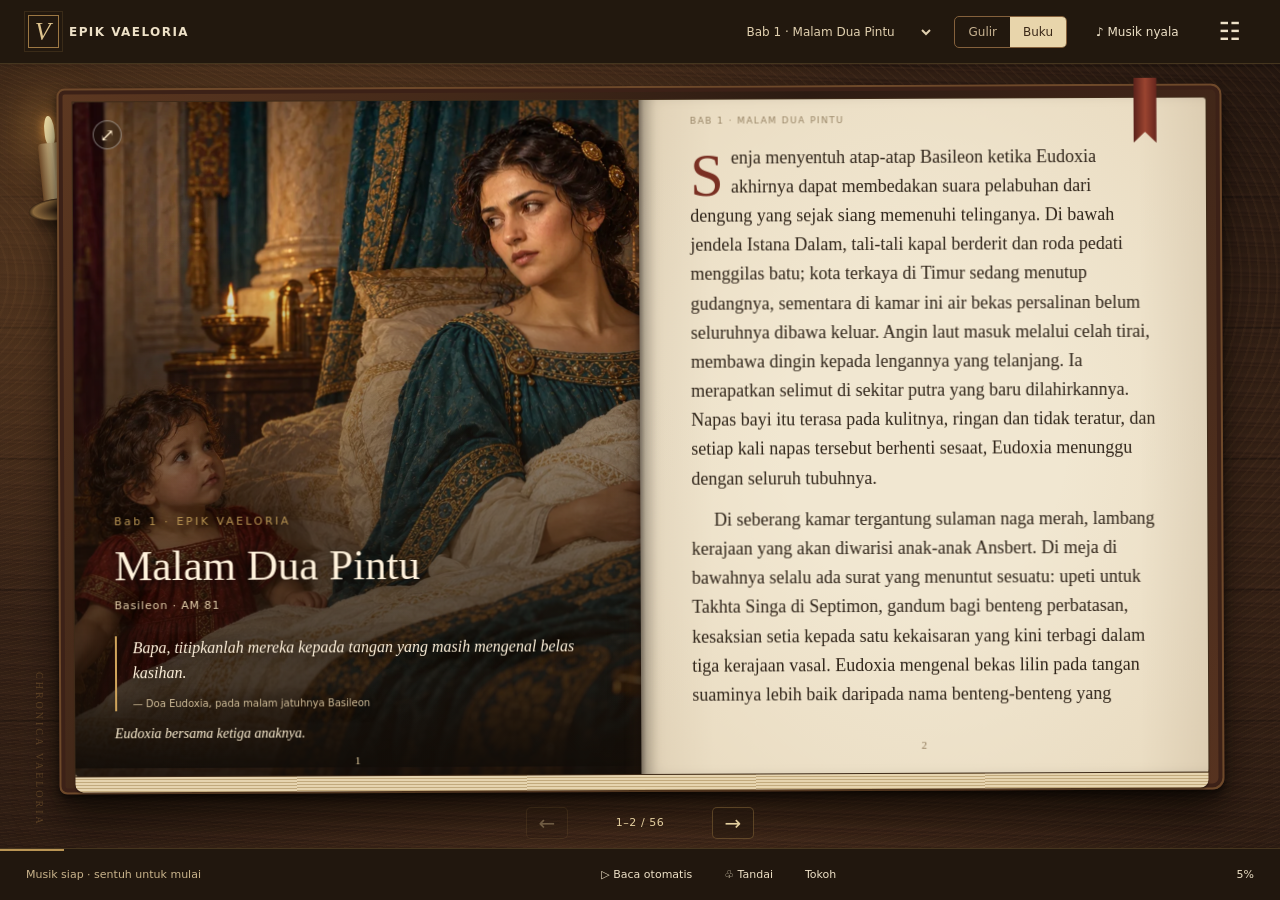
==== commit f03a3718: "Tulis ulang dua bab dan hadirkan buku 3D di atas meja Gunakan satu pembaca Markdown/JSON, epigraf, s" ====
--- a/bab-01.html
+++ b/bab-01.html
@@ -1,592 +1 @@
-<!doctype html><html lang="id"><head><meta charset="utf-8"><meta name="viewport" content="width=device-width,initial-scale=1"><meta name="theme-color" content="#4c3b65"><meta name="description" content="Dashboard pembaca Epik Vaeloria: ruang baca, musik adegan, penanda, dan pengaturan tampilan."><title>Beranda · Epik Vaeloria</title><style>
-:root{color-scheme:light;--bg:#eeebf7;--panel:#fffdfc;--panel2:#e6e1f1;--ink:#302b43;--soft:#665e78;--line:#d8d0e6;--gold:#83552e;--accent:#9e68b4;--font:20px;font-family:"Segoe UI",system-ui,sans-serif}
-*{box-sizing:border-box}[hidden]{display:none!important}html{scroll-behavior:smooth;scroll-padding-top:80px}body{margin:0;background:var(--bg);color:var(--ink)}body.sepia{color-scheme:light;--bg:#efe4d3;--panel:#fff7e9;--panel2:#f0dfc5;--ink:#463326;--soft:#765d4c;--line:#d8c4a5;--gold:#83532c;background:radial-gradient(ellipse at 90% 0,#eed3c0,transparent 55%),var(--bg)}
-button,a,input,select{touch-action:manipulation}button{cursor:pointer;font:inherit}button:disabled{opacity:.6;cursor:wait}a{color:inherit;text-decoration:none}button,input,select{outline-offset:5px}:focus-visible{outline:2px solid var(--gold)}.sans,button,nav,label,small,.eyebrow,.meta{font-family:system-ui,sans-serif}.eyebrow{font-size:10px;text-transform:uppercase;letter-spacing:.23em;color:var(--gold)}.muted{color:var(--soft)}.skip{position:fixed;top:-60px;left:10px;z-index:50;background:var(--gold);color:#111;padding:12px}.skip:focus{top:10px}
-.sidebar{width:220px;position:fixed;inset:0 auto 0 0;background:var(--panel);border-right:1px solid var(--line);padding:35px 22px;z-index:15;display:flex;flex-direction:column}.mark{font-size:30px;letter-spacing:.15em;text-align:center;color:var(--gold)}.brand{text-align:center;display:block;font-size:18px;letter-spacing:.12em;margin:9px 0 44px}.sidecaption{font:9px system-ui;letter-spacing:.18em;color:var(--soft);text-transform:uppercase;margin-bottom:15px}nav{display:grid;gap:8px}.navbutton{display:flex;align-items:center;gap:12px;border:1px solid transparent;background:transparent;padding:13px 12px;border-radius:4px;color:var(--soft);font-size:12px;text-align:left}.navbutton[aria-current=page]{color:var(--ink);background:var(--panel2);border-color:var(--line)}.navbutton span:first-child{width:20px;font-size:16px;color:var(--gold)}.sidebarfooter{margin-top:auto;padding-top:20px;font:10px/1.8 system-ui;color:var(--soft)}.sidebarfooter a{color:var(--gold)}.mobile-menu{display:none}
-.app{margin-left:220px;padding-bottom:120px}.topbar{padding:22px 5%;display:flex;align-items:center;justify-content:space-between;border-bottom:1px solid var(--line);gap:15px}.breadcrumb{font:11px system-ui;color:var(--soft)}.breadcrumb strong{color:var(--ink);font-weight:500}.topstate{font:9px system-ui;text-transform:uppercase;letter-spacing:.15em;color:var(--gold)}.content{max-width:1180px;padding:34px 5%;margin:auto}.hero{position:relative;overflow:hidden;isolation:isolate;min-height:450px;border:1px solid #635336;border-radius:7px;background:#15140f;color:#f2eadb;display:flex;align-items:center}.hero-art{position:absolute;inset:-20px;z-index:-3;background:linear-gradient(90deg,#10100ff2,#10100f6b),url("https://raw.githubusercontent.com/Daniel100703/Epik-Vaeloria/main/assets/img/konsep-beranda.webp") center/cover;animation:breathe 22s ease-in-out infinite alternate}.hero:after{content:"";position:absolute;inset:0;z-index:-2;background:linear-gradient(0deg,#10100fdc,transparent 60%)}.herotext{padding:55px 6%;max-width:700px}.hero h1{font-size:clamp(42px,5.4vw,74px);font-weight:400;line-height:1.06;letter-spacing:-.035em;margin:23px 0}.hero h1 em{font-weight:400;color:#d4ba82}.hero p{font-size:16px;line-height:1.8;color:#d2c8b6;max-width:440px}.actions{display:flex;gap:12px;flex-wrap:wrap;margin-top:25px}.primary,.secondary{border-radius:4px;padding:12px 18px;font-size:12px}.primary{background:var(--gold);color:#15130e;border:1px solid var(--gold)}.hero .primary{background:#c8ac71;border-color:#c8ac71;color:#15130e}.secondary{color:var(--ink);background:transparent;border:1px solid var(--line)}.hero .secondary{color:#eee4d0;border-color:#79613f}.sparks{position:absolute;inset:0;pointer-events:none;z-index:-1;overflow:hidden}.sparks i{position:absolute;width:2px;height:2px;background:#e7c98e;border-radius:50%;box-shadow:0 0 8px #e7c98e;bottom:-10px;left:var(--x);opacity:0;animation:drift var(--d) linear infinite;animation-delay:var(--delay)}
-@keyframes breathe{to{transform:scale(1.045)}}@keyframes drift{15%{opacity:.7}85%{opacity:.2}to{transform:translate(25px,-500px);opacity:0}}
-.sectionhead{display:flex;justify-content:space-between;align-items:end;gap:20px;margin:35px 0 20px}.sectionhead h2{font-size:28px;font-weight:400;margin:8px 0 0}.sectionhead p{font:12px/1.7 system-ui;color:var(--soft);max-width:340px;margin:0}.tiles{display:grid;grid-template-columns:repeat(3,1fr);gap:16px}.tile{background:var(--panel);border:1px solid var(--line);border-radius:6px;padding:25px;text-align:left;color:var(--ink);display:block;min-height:180px}.tile:hover{border-color:var(--gold)}.tile .symbol{font-size:25px;color:var(--gold)}.tile h3{font:23px Georgia;margin:22px 0 12px}.tile p{font:12px/1.8 system-ui;color:var(--soft);margin:0}.smallnote{font:11px/1.8 system-ui;color:var(--soft);margin-top:20px}.resume{display:flex;align-items:center;justify-content:space-between;gap:20px;padding:20px 24px;background:var(--panel);border:1px solid var(--line);margin-top:20px;border-radius:5px}.resume strong{font-size:18px;font-weight:400}.resume small{display:block;color:var(--soft);margin-top:7px}
-.page-title{font-size:42px;font-weight:400;margin:14px 0 20px}.toolbar{position:sticky;top:0;z-index:8;display:flex;align-items:center;justify-content:space-between;gap:10px;padding:14px 0;background:var(--bg);border-block:1px solid var(--line);flex-wrap:wrap}.tools{display:flex;gap:7px;align-items:center}.tool{background:var(--panel);color:var(--ink);border:1px solid var(--line);border-radius:4px;padding:9px 12px;font:11px system-ui}.tool[aria-pressed=true]{border-color:var(--gold);color:var(--gold)}.progress{height:2px;background:var(--line);position:sticky;top:68px;z-index:9}.progress i{display:block;width:0;height:100%;background:var(--gold)}
-article{max-width:690px;margin:45px auto 0}.reader-intro{font-size:var(--font);line-height:1.9;color:var(--soft);padding-bottom:28px;border-bottom:1px solid var(--line)}.scene{padding:60px 10px;border-bottom:1px solid var(--line);min-height:60vh}.scene h3{font-weight:400;font-size:clamp(28px,3vw,36px);margin:20px 0}.scene p{font-size:var(--font);line-height:1.95;color:var(--ink)}.scene.active .eyebrow{color:var(--accent)}.scene.active{background:linear-gradient(90deg,#c8ac7105,transparent);border-bottom-color:var(--accent)}
-.focus-exit{display:none;position:fixed;top:12px;right:20px;z-index:30}.focus .sidebar,.focus .topbar{display:none}.focus .app{margin-left:0}.focus .content{max-width:900px}.focus .player{left:0}.focus .focus-exit{display:block}
-.musicgrid{display:grid;grid-template-columns:repeat(4,1fr);gap:14px}.track{display:flex;flex-direction:column;text-align:left;min-height:190px;border:1px solid var(--line);border-radius:5px;background:var(--panel);color:var(--ink);padding:21px 18px}.track[aria-pressed=true]{border-color:var(--accent)}.track .tag{font:9px system-ui;text-transform:uppercase;letter-spacing:.15em;color:var(--gold);margin-bottom:24px}.track strong{font:21px/1.2 Georgia;margin-bottom:13px}.track small{font:11px/1.7 system-ui;color:var(--soft)}.track .tempo{font:10px system-ui;color:var(--gold);margin-top:auto;padding-top:17px}
-.settings{max-width:760px;display:grid;gap:16px}.setting{background:var(--panel);border:1px solid var(--line);border-radius:5px;display:flex;justify-content:space-between;align-items:center;gap:25px;padding:23px}.setting strong{font-size:20px;font-weight:400}.setting p{font:11px/1.7 system-ui;color:var(--soft);margin:8px 0 0}.setting select{background:var(--bg);color:var(--ink);border:1px solid var(--line);padding:10px;border-radius:4px;font:12px system-ui}.setting input[type=checkbox]{width:20px;height:20px;accent-color:var(--gold)}
-.player{position:fixed;z-index:20;left:220px;right:0;bottom:0;display:grid;grid-template-columns:1fr auto 1fr;gap:20px;align-items:center;background:var(--panel);border-top:1px solid var(--line);padding:16px 4%}.now{min-width:0}.now strong{display:block;white-space:nowrap;overflow:hidden;text-overflow:ellipsis;font-size:17px;font-weight:400}.now small{font:10px system-ui;color:var(--soft);display:block;margin-top:6px}.transport{display:flex;align-items:center;gap:8px}.mix{justify-self:end;display:flex;align-items:center;gap:10px}.mix label{font:10px system-ui;color:var(--soft)}input[type=range]{accent-color:var(--gold);width:100px}.toast{position:fixed;z-index:40;bottom:110px;left:50%;transform:translateX(-50%);max-width:min(90vw,540px);background:var(--panel2);color:var(--ink);border:1px solid var(--gold);padding:13px 19px;border-radius:5px;font:12px/1.7 system-ui}.no-motion *,.no-motion *:before,.no-motion *:after{animation:none!important;transition:none!important;scroll-behavior:auto!important}
-@media(max-width:1100px){.musicgrid{grid-template-columns:repeat(2,1fr)}.tiles{grid-template-columns:1fr}.tile{min-height:0}.tile h3{margin-top:15px}.player{grid-template-columns:1fr auto}.mix{display:none}.sidebar{width:185px;padding-inline:15px}.app{margin-left:185px}.player{left:185px}}
-@media(max-width:700px){.sidebar{position:static;width:auto;padding:15px 5%;display:block;border-right:0;border-bottom:1px solid var(--line)}.brand{margin:0;text-align:left;font-size:19px}.mark,.sidecaption,.sidebarfooter{display:none}.mobile-menu{display:block;position:absolute;right:5%;top:11px}nav{display:none;margin-top:20px;grid-template-columns:repeat(2,1fr)}.sidebar.open nav{display:grid}.app{margin-left:0}.topbar{padding-block:17px}.topstate{display:none}.content{padding:25px 5%}.hero{min-height:410px}.herotext{padding:35px 7%}.hero h1{font-size:46px}.hero p{font-size:15px}.sectionhead{display:block}.sectionhead p{margin-top:13px}.player{left:0;padding:14px 5%;gap:10px}.now strong{font-size:15px}.player .primary{padding:10px 14px}.now small{font-size:9px}.toolbar{gap:8px}.tools{flex-wrap:wrap}.tool{padding:9px}.page-title{font-size:34px}.setting{padding:19px;gap:14px}.setting strong{font-size:18px}.scene{min-height:66vh;padding-top:40px}.resume{align-items:start;flex-direction:column}.focus .content{padding-top:55px}.toast{bottom:100px}.track strong{font-size:19px}}
-@media(prefers-reduced-motion:reduce){html{scroll-behavior:auto}*,*:before,*:after{animation:none!important;transition:none!important}}
-
-@media(max-width:1100px){.mix{display:flex;grid-column:1/-1;justify-self:stretch;justify-content:center;border-top:1px solid var(--line);padding-top:10px}.app{padding-bottom:175px}.toast{bottom:155px}}
-
-/* Senja: a brighter reading surface with a cinematic violet shell. */
-body{background:radial-gradient(ellipse at 95% 5%,#e9d7ee,transparent 40%),radial-gradient(ellipse at 30% 70%,#dceceb,transparent 45%),var(--bg)}h1,h2,h3,article,.now strong{font-family:Georgia,"Times New Roman",serif}button,a,input,select{outline-offset:5px}:focus-visible{outline:3px solid #a469be}.primary{background:linear-gradient(110deg,#b43e69,#8150aa);border:1px solid #b66aa7;color:white;border-radius:12px;font-weight:600;box-shadow:0 5px 15px #81376625;transition:filter .2s,transform .2s}.primary:hover{filter:brightness(1.1);transform:translateY(-1px)}.secondary,.tool{border-radius:11px}.eyebrow{font-weight:650;letter-spacing:.19em}.skip{background:#8150a8;color:white;border-radius:10px}.player{box-shadow:0 -10px 35px #50396814}input[type=range]{accent-color:#8a529f}
-.sidebar{background:radial-gradient(ellipse at 20% 0,#69517c,transparent 55%),linear-gradient(160deg,#3c355b,#29364e);border-right-color:#ffffff20;color:#f7f0fa;padding:32px 21px}
-.mark{width:58px;height:58px;border:1px solid #e8be8d88;border-radius:18px;margin:0 auto;display:grid;place-items:center;font:31px Georgia;color:#f3ca92;box-shadow:0 0 32px #c79dd31c;transform:rotate(-6deg)}
-.brand{font:600 17px/1.4 Georgia;letter-spacing:.14em;margin:14px 0 42px;background:none;border:0;color:#fff7ed;padding:0}
-.sidecaption{color:#c6bfd8;margin-inline:12px}.navbutton{border-radius:12px;color:#ded9ea;transition:background .2s,transform .2s}.navbutton:hover{background:#ffffff0e;transform:translateX(2px)}.navbutton[aria-current=page]{color:#fff;background:linear-gradient(110deg,#9774b865,#bd789647);border-color:#c5a4d359;box-shadow:0 5px 18px #16102a24}.navbutton span:first-child{color:#f4cd9e}.sidebarfooter{color:#d0c8de}.sidebarfooter a{color:#f2ce9e}
-.topbar{padding-block:18px;background:var(--panel)}.breadcrumb strong{font-weight:600}.topstate{display:flex;align-items:center;gap:16px;font-size:10px;color:var(--soft);letter-spacing:.04em;text-transform:none}.theme-cycle{font:11px system-ui;border:1px solid var(--line);border-radius:20px;padding:8px 12px;color:var(--ink);background:var(--panel2)}.content{max-width:1320px;padding:32px 4.5%}
-.hero{min-height:430px;border-color:#b79cbb;border-radius:24px;background:#46334f;color:#fff9f3;box-shadow:0 20px 45px #5b3b6d24}
-.hero-art{inset:-12px;background:linear-gradient(90deg,#382e50f2 0%,#513747bf 35%,#4632491c 68%),url("https://raw.githubusercontent.com/Daniel100703/Epik-Vaeloria/main/assets/img/konsep-beranda.webp") 60% center/cover;filter:saturate(1.23) brightness(1.16)}
-.hero:after{background:linear-gradient(0deg,#48324c68,transparent 55%)}.herotext{padding:40px 5%;max-width:690px}.hero h1{font-size:clamp(38px,4.5vw,62px);max-width:610px;margin:20px 0}.hero h1 em{color:#ffd5ae}.hero .eyebrow{color:#f8d7b4}.hero p{color:#f2e5f0;font:15px/1.8 "Segoe UI",system-ui;max-width:430px}.hero .primary{background:linear-gradient(110deg,#b43e69,#8150aa);border-color:#b66aa7;color:white}.hero .secondary{background:#46315260;color:#fff6ec;border-color:#dcc0d475}.genres{display:flex;gap:8px;flex-wrap:wrap;margin-top:23px}.genres span{font:9px system-ui;letter-spacing:.08em;color:#fff1e5;border:1px solid #ebc9da66;border-radius:20px;padding:6px 11px;background:#49334b40}
-.tile,.resume,.setting{border-radius:18px;box-shadow:0 8px 25px #4e35620a}.tile{transition:transform .2s,box-shadow .2s;min-height:175px}.tile:nth-child(1){background:linear-gradient(145deg,#eee4fa,#fffdfc)}.tile:nth-child(2){background:linear-gradient(145deg,#f6dfe5,#fffdfc)}.tile:nth-child(3){background:linear-gradient(145deg,#dcf0ed,#fffdfc)}.tile:hover{transform:translateY(-3px);box-shadow:0 12px 25px #70458519;border-color:#b198c5}.tile .symbol{color:#82509c}.tile:nth-child(2) .symbol{color:#ae4d75}.tile:nth-child(3) .symbol{color:#31796e}
-.toolbar{background:var(--bg);padding:14px 0}.tool[aria-pressed=true]{border-color:#a77abc;color:var(--ink);background:var(--panel2)}.progress{height:3px;top:69px}.progress i{background:linear-gradient(90deg,#b85480,#8b5aab)}
-article{max-width:780px;margin-top:28px;padding:22px clamp(22px,4vw,48px);background:var(--panel);border:1px solid var(--line);border-radius:22px;box-shadow:0 12px 34px #4e356210}.reader-intro{font-size:calc(var(--font) - 1px)}.scene{padding:48px 0;min-height:49vh}.scene.active{background:none;border-bottom-color:#a77abc}.scene.active .eyebrow{color:var(--gold)}.scene:last-child{border-bottom:0}.scene h3{line-height:1.25}
-.track{border-radius:16px;border-top:4px solid #a482bf;box-shadow:0 7px 22px #4e356209;transition:transform .2s,box-shadow .2s}.track:nth-child(4n+2){border-top-color:#d78c9e}.track:nth-child(4n+3){border-top-color:#6ca79e}.track:nth-child(4n){border-top-color:#7f9cce}.track:hover{transform:translateY(-3px);box-shadow:0 12px 25px #70458519}.track[aria-pressed=true]{border-color:#9768b0;box-shadow:0 0 0 2px #a77abc28;background:var(--panel2)}.track .tag{color:var(--soft)}.track .tempo{color:var(--soft)}
-.setting strong{font:19px Georgia,serif}.setting select{border-radius:10px}.toast{border-radius:12px}.now strong{font-size:18px}
-body.night{color-scheme:dark;--bg:#20283f;--panel:#2c3650;--panel2:#374460;--ink:#f4eef8;--soft:#cdc9df;--line:#4c5774;--gold:#f0c28c;background:radial-gradient(ellipse at 90% 0,#4c375b,transparent 55%),var(--bg)}
-body.sepia{color-scheme:light;--bg:#efe4d3;--panel:#fff7e9;--panel2:#f0dfc5;--ink:#463326;--soft:#765d4c;--line:#d8c4a5;--gold:#83532c;background:radial-gradient(ellipse at 90% 0,#eed3c0,transparent 55%),var(--bg)}
-body.night .tile:nth-child(1){background:linear-gradient(145deg,#4b3c65,#2c3650)}body.night .tile:nth-child(2){background:linear-gradient(145deg,#674151,#2c3650)}body.night .tile:nth-child(3){background:linear-gradient(145deg,#32575b,#2c3650)}body.night .tile .symbol{color:#e3baf5}body.night .tile:nth-child(2) .symbol{color:#ffbbc9}body.night .tile:nth-child(3) .symbol{color:#a3e4d9}body.sepia .tile{background:var(--panel)}
-@media(max-width:1100px){.sidebar{width:185px;padding-inline:15px}.app{margin-left:185px}.player{left:185px}.tile{min-height:0}.topstate .descriptor{display:none}}
-@media(max-width:700px){.sidebar{position:static;width:auto;padding:15px 5%}.brand{font-size:17px;text-align:left;margin:0;line-height:1.25}.mark{display:none}.app{margin-left:0}.player{left:0}.topbar{padding:14px 5%}.topstate{display:flex;flex-shrink:0}.breadcrumb{font-size:10px}.content{padding:24px 5%}.hero{min-height:440px;border-radius:20px}.herotext{padding:34px 7%}.hero h1{font-size:38px}.hero-art{background-position:57% center}.hero p{font-size:14px}.tile{padding:22px}.page-title{font-size:34px}.scene{min-height:49vh;padding:38px 0}.setting{padding:19px}.setting strong{font-size:18px}.now strong{font-size:15px}.resume{align-items:start}.focus .content{padding-top:55px}.toast{bottom:155px}}
-@media(max-width:380px){.hero h1{font-size:34px}.theme-cycle{padding:8px}.setting{flex-wrap:wrap}.musicgrid{gap:10px}}
-@media(prefers-reduced-motion:reduce){html{scroll-behavior:auto}*,*:before,*:after{animation:none!important;transition:none!important}}
-
-[data-heading]:focus{outline:none}.resume .eyebrow{display:block;margin-bottom:8px}.resume strong{display:block}.progress{top:var(--toolbar-height,68px)}
-
-/* Reading modes: flowing text or a paginated storybook. */
-.read-controls{display:flex;gap:12px;align-items:center;justify-content:space-between;flex-wrap:wrap;margin:0 0 22px;padding:16px;border:1px solid var(--line);border-radius:16px;background:var(--panel)}
-.mode-switch{display:flex;gap:5px;padding:4px;background:var(--panel2);border-radius:12px}
-.mode-switch button{font:12px system-ui;padding:10px 13px;border:1px solid transparent;border-radius:9px;background:none;color:var(--ink)}
-.mode-switch button[aria-pressed=true]{background:var(--panel);border-color:var(--line);box-shadow:0 3px 9px #3e284b12}
-.auto-controls{display:flex;gap:10px;align-items:center;flex-wrap:wrap}.auto-controls label{font:11px system-ui;color:var(--soft)}.auto-controls input{width:85px}.auto-controls output{font:11px system-ui;min-width:78px;color:var(--soft)}.auto-controls .tool[aria-pressed=true]{background:#8452a4;color:#fff;border-color:#8452a4}
-.reading-status{min-height:1.5em;font:11px/1.6 system-ui;color:var(--soft);margin:-8px 0 18px}
-.book-shell{position:relative}.book-header,.book-navigation{display:none}
-.book-mode{--paper:#fff4df;--paper-shade:#e3cba5;--book-ink:#463325;--book-soft:#79634c;--book-rule:#c9ab7b;max-width:1100px;margin:24px auto 0;padding:20px 12px 12px;background:linear-gradient(115deg,#503b5a,#342d48);border:1px solid #91749b;border-radius:12px 20px 20px 12px;box-shadow:0 24px 45px #39264027,4px 5px 0 #987158,7px 8px 0 #d6c2a0}
-.book-mode .book-header{display:flex;justify-content:space-between;align-items:center;padding:0 15px 17px;gap:14px;color:#f5ddba;font:10px/1.5 system-ui;letter-spacing:.14em;text-transform:uppercase}
-.book-mode .book-viewport{position:relative;overflow:hidden;height:clamp(420px,65vh,680px);padding:42px 32px 38px;background:linear-gradient(90deg,#c5a97c15,transparent 5%,transparent 95%,#c5a97c26),var(--paper);border:1px solid #b39164;border-radius:4px 8px 8px 4px;touch-action:pan-y pinch-zoom;color:var(--book-ink)}
-.book-mode.two-pages .book-viewport{background:linear-gradient(90deg,transparent 46%,#8b663412 49.2%,#70573548 50%,#fff8ea77 50.6%,transparent 54%),var(--paper)}
-.book-mode .book-viewport:before,.book-mode .book-viewport:after{content:"◆";position:absolute;z-index:2;left:20px;right:20px;text-align:center;color:var(--book-rule);font:13px Georgia;pointer-events:none;background:linear-gradient(90deg,var(--book-rule),var(--book-rule)) center/95% 1px no-repeat}
-.book-mode .book-viewport:before{top:17px}.book-mode .book-viewport:after{bottom:13px}
-.book-mode article{margin:0;padding:0;border:0;border-radius:0;box-shadow:none;background:none;color:var(--book-ink);width:100%;max-width:none;height:100%;column-fill:auto;column-gap:64px;column-width:var(--column-width,320px);column-count:var(--visible-pages,1);overflow:visible;transition:transform .45s cubic-bezier(.22,.65,.2,1);will-change:transform}
-.book-mode article.reflowing{transition:none}
-.book-mode .reader-intro{color:var(--book-soft);border-bottom:0;line-height:1.85;font-size:var(--font);padding:20px 0 0;margin:0}
-.book-mode .reader-intro:before{content:"Epik Vaeloria";display:block;color:var(--book-ink);font:italic 33px/1.2 Georgia;text-align:center;margin:18px 0 28px}
-.book-mode .scene{min-height:0;padding:0;margin:0;border:0;background:none;break-before:column}
-.book-mode .scene .eyebrow{display:block;color:var(--book-soft);font-size:9px;padding:4px 0 0;line-height:1.6}
-.book-mode .scene h3{font-size:clamp(25px,2.8vw,32px);color:var(--book-ink);margin:16px 0 24px;break-after:avoid}
-.book-mode .scene p{font-size:var(--font);line-height:1.85;color:var(--book-ink);orphans:3;widows:3;hyphens:auto}
-.book-mode .scene p:first-of-type:first-letter{float:left;font:3.3em/.85 Georgia;margin:7px 7px 0 0;color:#855529}
-.book-mode .book-navigation{display:flex;justify-content:space-between;align-items:center;gap:12px;padding:15px 9px 4px;color:#f6e6cd}
-.book-navigation .page-label{font:12px system-ui;text-align:center}.book-navigation .page-label small{display:block;font:10px system-ui;color:#d9c2d9;margin-top:5px}
-.book-navigation button{background:#ffffff10;color:#fff1dc;border:1px solid #c9a8d050}.book-navigation button:disabled{opacity:.35;cursor:default}
-.auto-progress{height:2px;max-width:130px;background:#ffffff24;margin:8px auto 0;overflow:hidden}.auto-progress i{display:block;background:#edc093;width:0;height:100%}
-body.night .book-mode{--paper:#30374b;--paper-shade:#252c40;--book-ink:#f2e8d9;--book-soft:#d0c5b9;--book-rule:#9d8b73}
-body.night .book-mode .scene p:first-of-type:first-letter{color:#efc68d}
-body.night .book-mode.two-pages .book-viewport{background:linear-gradient(90deg,transparent 47%,#0f152846 50%,transparent 54%),var(--paper)}
-.book-viewport:focus-visible{outline:3px solid #c39dd9;outline-offset:6px}
-@media(max-width:700px){.read-controls{padding:12px;gap:14px}.mode-switch{width:100%}.mode-switch button{flex:1}.auto-controls{gap:9px}.auto-controls output{min-width:65px}.book-mode{padding:14px 7px 8px;margin-top:20px}.book-mode .book-header{font-size:8px;padding:0 7px 13px;letter-spacing:.08em}.book-mode .book-viewport{height:clamp(440px,66svh,620px);padding:37px 24px 34px}.book-mode article{column-gap:48px}.book-mode .scene p{line-height:1.8}.book-mode .book-navigation{padding-inline:3px;gap:8px}.book-navigation button{font-size:10px;padding:10px 9px}.book-navigation .page-label{font-size:11px}.book-navigation .page-label small{font-size:9px}.book-mode .reader-intro:before{font-size:29px}.reading-status{font-size:10px}}
-
-
-.book-mode .book-viewport{height:clamp(300px,calc(100svh - var(--toolbar-height,68px) - var(--player-height,90px) - 150px),680px)}#auto-stop{white-space:nowrap;background:#8452a4;color:white;border-color:#8452a4}
-
-.book-navigation button{flex:0 0 auto;white-space:nowrap}.book-navigation .page-label{flex:1;min-width:0}.book-navigation .page-label small{line-height:1.5}@media(max-width:700px){.book-navigation button{padding:10px 7px;font-size:9px}}
-
-/* Illustrated ensemble edition. Artwork remains readable in both layouts. */
-.chapter-nav{display:flex;gap:10px;flex-wrap:wrap;margin:18px 0}.chapter-nav a{padding:12px 16px;border:1px solid var(--line);background:var(--panel);border-radius:12px;font:13px system-ui}.chapter-nav a[aria-current=page]{background:var(--panel2);border-color:var(--gold)}
-.chapter-shelf{display:grid;grid-template-columns:1fr 1fr;gap:20px;margin:24px 0}.chapter-card{overflow:hidden;border:1px solid var(--line);background:var(--panel);border-radius:18px}.chapter-card img{width:100%;aspect-ratio:3/2;object-fit:cover;display:block}.chapter-card div{padding:22px}.chapter-card h3{font:26px Georgia;margin:8px 0}.chapter-card p{font:13px/1.8 system-ui;color:var(--soft)}
-.story-plate{margin:26px 0 34px;break-inside:avoid}.art-open{padding:0;display:block;width:100%;border:0;background:transparent;border-radius:12px;overflow:hidden}.story-plate img{display:block;width:100%;height:auto;aspect-ratio:3/2;object-fit:contain;border-radius:12px;transition:transform .6s}.art-open:hover img{transform:scale(1.015)}.story-plate figcaption{font:12px/1.7 system-ui;color:var(--soft);margin-top:10px}.story-plate figcaption span{font-size:10px;opacity:.8}
-.cast-panel{margin:32px 0;padding:24px;background:var(--panel);border:1px solid var(--line);border-radius:20px}.cast-panel h2{font:28px Georgia;margin:10px 0}.cast-grid{display:grid;grid-template-columns:repeat(3,minmax(0,1fr));gap:18px;margin-top:24px}.cast-card{border:1px solid var(--line);border-radius:14px;overflow:hidden;background:var(--panel)}.cast-card summary{cursor:pointer;list-style:none}.cast-card summary::-webkit-details-marker{display:none}.portrait{display:block;aspect-ratio:1;background-repeat:no-repeat}.cast-card strong,.cast-card summary>span:not(.portrait),.cast-card small{display:block;margin:10px 14px}.cast-card strong{font:22px Georgia}.cast-card summary>span:not(.portrait),.cast-card small{font:11px/1.6 system-ui;color:var(--soft)}.cast-card p{font:13px/1.8 system-ui;margin:12px 14px 20px}.scene-index{padding:18px;border:1px solid var(--line);border-radius:12px;margin-bottom:20px;background:var(--panel)}.scene-index summary{cursor:pointer;font:13px system-ui}.scene-index ol{columns:2;padding-left:22px;line-height:2;font:13px/2 system-ui}.scene-index a{text-decoration:underline;text-underline-offset:3px}
-.book-mode .story-plate{margin:12px 0;break-inside:avoid;max-height:100%}.book-mode .story-plate img{height:clamp(110px,24svh,240px);width:100%;object-fit:contain}.book-mode .story-plate figcaption{font-size:10px;color:var(--book-soft)}.book-mode .story-plate figcaption span{display:none}.book-mode blockquote{margin:20px 0;font:italic var(--font)/1.7 Georgia;color:var(--book-ink)}
-.art-dialog{border:1px solid var(--line);border-radius:18px;padding:12px;background:var(--panel);color:var(--ink);width:min(1100px,96vw);max-height:94svh}.art-dialog::backdrop{background:#181327dc}.art-dialog img{display:block;max-width:100%;max-height:76svh;margin:12px auto;object-fit:contain}.art-dialog form{text-align:right}.art-dialog p{font:13px/1.6 system-ui;padding:0 12px}
-@media(max-width:700px){.chapter-shelf{grid-template-columns:1fr}.cast-grid{grid-template-columns:repeat(2,minmax(0,1fr));gap:12px}.cast-panel{padding:16px}.cast-card strong{font-size:19px}.scene-index ol{columns:1}.story-plate figcaption{font-size:11px}}
-</style></head><body>
-<a class="skip" href="#main">Langsung ke isi</a>
-<aside class="sidebar" id="sidebar"><div class="mark" aria-hidden="true">V</div><button class="brand" data-open="home" type="button">EPIK<br>VAELORIA</button><button class="tool mobile-menu" id="menu-toggle" type="button" aria-expanded="false" aria-controls="navigation">Menu</button><div class="sidecaption">Ruang pembaca</div><nav id="navigation" aria-label="Navigasi utama"><button class="navbutton" data-nav="home" aria-current="page" type="button"><span aria-hidden="true">⌂</span><span>Beranda</span></button><button class="navbutton" data-nav="read" type="button"><span aria-hidden="true">≡</span><span>Ruang baca</span></button><button class="navbutton" data-nav="music" type="button"><span aria-hidden="true">♫</span><span>Ruang musik</span></button><button class="navbutton" data-nav="settings" type="button"><span aria-hidden="true">⚙</span><span>Pengaturan</span></button></nav><div class="sidebarfooter">Pratinjau pengalaman membaca.<br>Prolog dan Bab 1 berilustrasi tersedia.<br><a href="https://github.com/Daniel100703/Epik-Vaeloria" target="_blank" rel="noopener">Proyek Epik Vaeloria ↗</a></div></aside>
-<button id="focus-exit" class="tool focus-exit" type="button">Keluar mode fokus · Esc</button>
-<div class="app"><header class="topbar"><div class="breadcrumb">EPIK VAELORIA / <strong id="view-label">Beranda</strong></div><div class="topstate"><span class="descriptor">Fantasi · Drama · Intrik politik</span><button class="theme-cycle" id="theme-cycle" type="button" aria-label="Ganti tema tampilan">◐ Senja</button></div></header><main id="main" class="content">
-<section id="panel-home"><div class="hero"><div class="hero-art" aria-hidden="true"></div><div class="sparks" aria-hidden="true"><i style="--x:5%;--d:11s;--delay:-0s"></i><i style="--x:11%;--d:13s;--delay:-1.7s"></i><i style="--x:17%;--d:15s;--delay:-3.4s"></i><i style="--x:23%;--d:17s;--delay:-5.1s"></i><i style="--x:29%;--d:19s;--delay:-6.8s"></i><i style="--x:35%;--d:11s;--delay:-8.5s"></i><i style="--x:41%;--d:13s;--delay:-10.2s"></i><i style="--x:47%;--d:15s;--delay:-11.9s"></i><i style="--x:53%;--d:17s;--delay:-13.6s"></i><i style="--x:59%;--d:19s;--delay:-15.299999999999999s"></i><i style="--x:65%;--d:11s;--delay:-17s"></i><i style="--x:71%;--d:13s;--delay:-18.7s"></i><i style="--x:77%;--d:15s;--delay:-20.4s"></i><i style="--x:83%;--d:17s;--delay:-22.099999999999998s"></i><i style="--x:89%;--d:19s;--delay:-23.8s"></i><i style="--x:95%;--d:11s;--delay:-25.5s"></i></div><div class="herotext"><span class="eyebrow">Ruang pembaca interaktif</span><h1>Kisah yang tinggal.<br>Dunia yang <em>bergerak.</em></h1><p>Dari tepian Rhenus sampai istana Basileon, sebuah wangsa dibentuk oleh kemenangan, keluarga, dan pilihan yang saling bertabrakan.</p><div class="genres"><span>FANTASY</span><span>DRAMA</span><span>INTRIK POLITIK</span></div><div class="actions"><button class="primary" data-open="read" type="button">Baca prolog</button><button class="secondary" data-open="music" type="button">Dengarkan musik</button></div></div></div>
-<div class="resume" id="resume-card" hidden><div><span class="eyebrow">Penanda terakhir</span><strong id="resume-title">Posisi bacaan</strong><small>Bab 1 · Malam Dua Pintu</small></div><button class="primary" id="resume" type="button">Lanjut dari penanda</button></div>
-<div class="sectionhead"><div><span class="eyebrow">Pilih perjalananmu</span><h2 data-heading tabindex="-1">Satu ruang, banyak suasana</h2></div><p>Musik dapat terus mengalun saat berpindah menu. Semuanya bisa disesuaikan dari pemutar di bawah.</p></div><div class="tiles"><button class="tile" data-open="read" type="button"><span class="symbol" aria-hidden="true">≡</span><h3>Ruang baca</h3><p>Baca Kutukan Tiga Ibu: delapan adegan dengan iringan, penanda, dan mode buku.</p></button><button class="tile" data-open="music" type="button"><span class="symbol" aria-hidden="true">♫</span><h3>Musik ansambel</h3><p>Delapan suasana dan empat motif untuk didengarkan dari dashboard.</p></button><button class="tile" data-open="settings" type="button"><span class="symbol" aria-hidden="true">◐</span><h3>Nyaman dibaca</h3><p>Pilih Senja, Malam biru, atau Perkamen; atur tulisan dan gerakan sesuai kenyamanan.</p></button></div><p class="smallnote">Edisi berilustrasi berdasarkan Lorebook v4. Naskah dan rancangan wajah masih merupakan draf pertama.</p><div class="sectionhead"><div><span class="eyebrow">Novel ansambel berilustrasi</span><h2>Daftar bacaan</h2></div><p>Empat generasi. Banyak suara. Setiap bab mengikuti tokoh dan peristiwa yang sedang berlangsung.</p></div><div class="chapter-shelf"><a class="chapter-card" data-chapter-link href="dashboard.html#read"><img src="assets/img/prolog-rhenus.webp" alt="Meroveus dan Tiga Ibu di Rhenus" width="1536" height="1024"><div><span class="eyebrow">Prolog · AM 0</span><h3>Kutukan Tiga Ibu</h3><p>Kemenangan Meroveus, sumpah Fafnaris, dan harga perdamaian bagi Ingund. Dua ilustrasi adegan.</p></div></a><a class="chapter-card" data-chapter-link aria-current="page" href="bab-01.html#read"><img src="assets/img/bab01-sampul.webp" alt="Ansbert dan Chararic di ruang dewan" width="1536" height="1024"><div><span class="eyebrow">Bab 1 · AM 81</span><h3>Malam Dua Pintu</h3><p>Ansbert menunggu kabar keluarga. Chararic menuntut tempatnya. Eudoxia menghadapi dua pintu. Tiga ilustrasi adegan.</p></div></a></div></section>
-<section id="panel-read" hidden><nav class="chapter-nav" aria-label="Daftar bab"><a data-chapter-link href="dashboard.html#read">Prolog · Kutukan Tiga Ibu</a><a data-chapter-link aria-current="page" href="bab-01.html#read">Bab 1 · Malam Dua Pintu</a><a href="#chapter-cast">Tokoh bab ini ↓</a></nav><span class="eyebrow">Bab 1 · Basileon · AM 81</span><h1 class="page-title" data-heading tabindex="-1">Malam Dua Pintu</h1><details class="scene-index"><summary>Daftar adegan & sudut pandang</summary><ol><li><a href="#scene-0">I. Raja yang menunggu</a></li><li><a href="#scene-1">II. Ramalan di ruang sempit</a></li><li><a href="#scene-2">III. Tiga anak</a></li><li><a href="#scene-3">IV. Saudara di hadapan meja</a></li><li><a href="#scene-4">V. Hari kelahiran</a></li><li><a href="#scene-5">VI. Dua pintu</a></li><li><a href="#scene-6">VII. Orang-orang tanpa lambang</a></li><li><a href="#scene-7">VIII. Pagi tanpa jawaban</a></li></ol></details><div class="read-controls" aria-label="Cara membaca"><div class="mode-switch" role="group" aria-label="Mode baca"><button type="button" id="mode-scroll" aria-pressed="true">↕ Gulir ke bawah</button><button type="button" id="mode-book" aria-pressed="false">▤ Buku dongeng</button></div><div class="auto-controls"><button class="tool" id="auto-read" type="button" aria-pressed="false">Mulai otomatis</button><label for="read-speed">Kecepatan</label><input id="read-speed" type="range" min="1" max="5" step="1" value="3"><output id="read-speed-label" for="read-speed">Normal</output></div></div><p class="reading-status" id="reading-status" role="status" aria-live="polite">Gulir sendiri atau tekan Mulai otomatis.</p><div class="toolbar"><div class="tools"><button class="tool" id="font-less" type="button" aria-label="Perkecil huruf">A−</button><button class="tool" id="font-more" type="button" aria-label="Perbesar huruf">A+</button><button class="tool" id="bookmark" type="button">Tandai posisi</button><button class="tool" id="focus-button" type="button" aria-pressed="false">Mode fokus</button></div><div class="tools"><button class="tool" id="follow-button" type="button" aria-pressed="true">Musik adegan: aktif</button><span class="meta muted" id="progress-label">0%</span></div></div><div class="progress" id="read-progress" role="progressbar" aria-label="Kemajuan Bab 1" aria-valuemin="0" aria-valuemax="100" aria-valuenow="0"><i id="progress-fill"></i></div><div class="book-shell" id="book-shell"><div class="book-header" aria-hidden="true"><span>Epik Vaeloria</span><span>✦ Edisi buku dongeng ✦</span></div><div class="book-viewport" id="book-viewport" tabindex="0" role="region" aria-label="Isi bacaan"><article id="reader"><p class="reader-intro">Bab 1 · Basileon · AM 81 · Edisi berilustrasi</p><section class="scene" data-mood="istana" aria-labelledby="scene-0"><span class="eyebrow">Adegan 1 · Ansbert</span><h3 id="scene-0">I. Raja yang menunggu</h3><figure class="story-plate"><button class="art-open" type="button" aria-label="Perbesar ilustrasi: Dua saudara, satu kerajaan."><img src="assets/img/bab01-sampul.webp" width="1536" height="1024" alt="Ansbert dan Chararic berhadapan di ruang dewan Basileon." decoding="async"></button><figcaption>Dua saudara, satu kerajaan. <span>· Ketuk untuk memperbesar</span></figcaption></figure><p>Di ruang dewan Basileon, kabar tentang seorang putra tiba di antara laporan gandum dan permohonan penggantian kuda perang.</p><p>Ansbert membaca kalimat terakhir pada lembar di tangannya dua kali sebelum mengerti apa yang dikatakan pelayan itu. Kemudian ia meletakkannya terbalik.</p><p>“Permaisuri?”</p><p>“Selamat, Yang Mulia. Beliau meminta Paduka menunggu sampai dipanggil.”</p><p>Seorang anggota dewan tertawa lega. Yang lain mulai mengucapkan berkat. Ansbert menerima semuanya sambil menatap pintu. Ia ingin melewati mereka, mendaki tangga menuju kamar Eudoxia, lalu melihat dengan matanya sendiri bahwa kata selamat itu benar.</p><p>Namun di ujung meja masih ada dua orang yang membawa urusan perbatasan. Salah satunya belum melepaskan mantel perjalanan.</p><p>“Putra lagi, Paduka?” tanya orang tersebut.</p><p>Ansbert mengangguk.</p><p>“Semoga panjang umur.”</p><p>Ucapan itu terdengar tulus. Justru karena tulus, Ansbert merasa malu telah berharap mereka segera pergi.</p><p>Ia mengambil kembali laporan tadi. Di dalamnya, perwira meminta kuda baru untuk menggantikan hewan yang mati di jalan. Pada lembar sebelumnya, pengawas gudang menjelaskan mengapa gandum tidak dapat dikirim sebelum pungutan pelabuhan masuk. Semua orang mempunyai alasan yang masuk akal. Kuda-kuda tetap mati.</p><p>“Keluarkan dari persediaan istana,” katanya.</p><p>Juru tulis mengangkat pena.</p><p>“Berapa ekor, Yang Mulia?”</p><p>Ansbert menunjuk angka pada laporan. “Sebanyak ini.”</p><p>Keberatan segera datang: persediaan istana juga terbatas, penggantian membutuhkan waktu, upacara membutuhkan tunggangan yang layak. Ia mendengarkan sampai orang terakhir selesai, lalu mengulang perintahnya.</p><p>Di dinding belakangnya tergantung naga merah Cabang Fajar. Kainnya baru dibersihkan. Warna merah itu begitu utuh sehingga Ansbert teringat panji-panji yang pulang bersama adiknya—berlubang, pudar, berbau hujan meski telah berminggu-minggu disimpan.</p><p>“Panggil Chararic,” katanya. “Aku ingin mendengar sendiri apa yang dibutuhkannya.”</p><p>Orang bermantel perjalanan itu ragu.</p><p>“Beliau sudah berada di istana, Paduka.”</p><p>Ansbert menunggu penjelasan berikutnya. Tidak ada.</p><p>Dari halaman terdengar pergantian jaga. Sepatu besi menghentak dalam irama yang lebih rapat daripada biasanya.</p><p>Ia menyuruh dewan menunggu sebentar dan berjalan ke jendela.</p><p>Di bawah sana, prajurit-prajurit dengan mantel perjalanan sedang mengambil tempat di pintu gerbang. Ansbert mengenali warna mereka. Pasukan adiknya.</p><p>Ia mengira Chararic sedang mempersiapkan penghormatan bagi kelahiran anaknya.</p></section><section class="scene" data-mood="intrik" aria-labelledby="scene-1"><span class="eyebrow">Adegan 2 · Chararic</span><h3 id="scene-1">II. Ramalan di ruang sempit</h3><p>Chararic tidak menyukai bau dupa. Di kemah, asap berarti kayu basah, daging hangus, atau sesuatu yang harus segera ditinggalkan. Di istana, orang membakarnya agar ruangan yang tidak pernah kekurangan udara berbau lebih mahal.</p><p>Dukun itu duduk di sisi pelita, memegang sebuah tongkat pendek yang ujungnya dililit logam. Sepanjang pembicaraan, jari-jarinya tidak pernah meninggalkan benda tersebut.</p><p>“Katakan sekali lagi,” ujar Chararic.</p><p>“Anak laki-laki yang lahir hari ini akan menumpahkan darahmu.”</p><p>Di luar, orang-orang sedang merayakan kelahiran putra raja.</p><p>Chararic menoleh ke pintu. Seorang pengawal berdiri di sana dengan punggung lurus dan wajah yang sengaja dibuat kosong. Chararic tahu orang itu mendengar. Pada malam seperti ini, tidak ada kalimat yang tetap tinggal di dalam ruangan tempat ia diucapkan.</p><p>“Anak kakakku?”</p><p>Dukun itu mengangkat pandangannya.</p><p>“Hamba mengatakan yang hamba lihat.”</p><p>“Aku bertanya siapa.”</p><p>“Seorang anak laki-laki yang lahir hari ini.”</p><p>Chararic ingin menamparnya. Ia juga ingin mendengar kalimat yang berbeda. Kemarahan membuat kedua keinginan itu terasa sama.</p><p>Berbulan-bulan di perbatasan, ia telah menghitung persediaan dengan cara yang tidak pernah dipelajari para penulis istana. Segenggam gandum berarti berapa hari seorang penunggang masih sanggup duduk di pelana. Satu kuda berarti berapa orang yang dapat ditarik dari pengejaran. Surat balasan Ansbert selalu datang dengan cap yang sempurna. Gandumnya sering terlambat.</p><p>Ia telah pulang dengan niat menuntut sesuatu: jabatan yang tidak dapat disingkirkan dewan, kuasa atas persediaan, hak memerintah tanpa harus memohon kepada orang yang tidak pernah melihat tanah perbatasan.</p><p>Kini seluruh kota seolah sedang merayakan orang yang kelak akan membunuhnya.</p><p>“Pangeran,” kata pengawalnya, “raja memanggil Paduka.”</p><p>Chararic mengusap wajah. Ia belum tidur sejak tiba. Pada telapak tangannya tertinggal debu dari perjalanan, meskipun ia telah mencucinya.</p><p>“Siapa memegang gerbang?”</p><p>Pengawal itu menjawab tanpa perlu berpikir.</p><p>Chararic bertanya tentang tangga dalam, gudang senjata, jalan menuju kamar raja. Jawaban-jawabannya juga telah tersedia. Ia mendengarkan satu demi satu dan merasakan sesuatu yang dingin menjadi tertib di dalam dirinya.</p><p>“Jangan biarkan orang keluar membawa pesan.”</p><p>Pengawal tersebut tidak segera bergerak.</p><p>“Atas nama siapa, Pangeran?”</p><p>Chararic menatapnya sampai ia menunduk.</p><p>Di ruang sempit itu, sebelum satu pun pedang dicabut, sebuah perintah telah berhenti membutuhkan nama raja.</p></section><section class="scene" data-mood="keluarga" aria-labelledby="scene-2"><span class="eyebrow">Adegan 3 · Eudoxia</span><h3 id="scene-2">III. Tiga anak</h3><figure class="story-plate"><button class="art-open" type="button" aria-label="Perbesar ilustrasi: Sesaat sebelum pintu-pintu istana berubah penjaga."><img src="assets/img/bab01-keluarga.webp" width="1536" height="1024" alt="Eudoxia bersama Theodemir, Eirene, dan Danimoan yang baru lahir." decoding="async"></button><figcaption>Sesaat sebelum pintu-pintu istana berubah penjaga. <span>· Ketuk untuk memperbesar</span></figcaption></figure><p>Theodemir hendak mengetahui mengapa adiknya begitu merah.</p><p>“Karena ia baru datang,” jawab Eudoxia.</p><p>Anak laki-laki itu mempertimbangkannya dengan sungguh-sungguh. “Dari mana?”</p><p>Pelayan di dekat baskom tersenyum. Eudoxia hendak menjawab ketika Eirene meraih tepi selimut. Theodemir segera memindahkan tangan adiknya, terlalu cepat dan terlalu bangga telah mengetahui sesuatu yang belum diketahui Eirene.</p><p>Gadis kecil itu mulai menangis.</p><p>“Pelan,” kata Eudoxia.</p><p>“Ia mau menariknya.”</p><p>“Maka ajari dia memegang.”</p><p>Theodemir mengembalikan tangan kecil itu ke atas selimut. Kali ini ia menahannya dari bawah. Eirene berhenti menangis untuk memeriksa wajah bayi yang mengerut, lalu tertawa karena bayi tersebut bersin.</p><p>Untuk beberapa saat, Eudoxia dapat melupakan rasa sakit di tubuhnya.</p><p>Di luar jendela, Basileon berkilau dalam cahaya petang. Kota itu selalu terdengar seperti orang banyak yang belum selesai berunding: roda, lonceng, pedagang, burung laut, dan teriakan dari pelabuhan. Ia telah belajar membedakan bunyi-bunyinya. Keramaian yang akrab dapat membuat sebuah kamar terasa aman.</p><p>Malam itu, suara sepatu di lorong tidak akrab.</p><p>Pelayan di pintu menoleh sebelum ketukan datang.</p><p>Seorang lelaki pembawa linen masuk dengan tangan kosong. Eudoxia mengenalnya sebagai salah seorang pelayan Jalan. Biasanya ia menunggu izin sebelum mendekati ranjang. Kali ini ia berhenti hanya untuk memastikan pintu telah ditutup.</p><p>“Yang Mulia, penjaga tangga telah diganti.”</p><p>“Atas perintah raja?”</p><p>Lelaki itu menggeleng.</p><p>Eudoxia memandang anak-anaknya. Theodemir masih mengajari Eirene menyentuh selimut dengan satu jari.</p><p>Ia meminta pelayan perempuan membawa keduanya ke balik penyekat untuk mencuci tangan. Setelah suara langkah kecil menjauh, barulah ia bertanya berapa pintu yang masih terbuka.</p><p>“Pintu pelayanan, untuk sementara.”</p><p>“Carilah suamiku.”</p><p>“Hamba sudah mencoba.”</p><p>Eudoxia ingin bangkit. Rasa sakit menahannya begitu keras sehingga pelayan itu maju dengan kedua tangan terulur. Ia menggeleng, menolak disentuh, kemudian membenci dirinya sendiri karena membuang tenaga untuk menolak pertolongan.</p><p>“Bawa kursi itu ke pintu,” katanya.</p><p>Kursi kayu berukir yang selama ini dipakai menerima tamu diseret melintasi lantai. Bunyinya membuat Theodemir muncul dari balik penyekat.</p><p>“Ibu?”</p><p>Eudoxia membuka tangannya yang kosong.</p><p>Anak itu datang kepadanya.</p></section><section class="scene" data-mood="perang" aria-labelledby="scene-3"><span class="eyebrow">Adegan 4 · Ansbert</span><h3 id="scene-3">IV. Saudara di hadapan meja</h3><p>Chararic masuk tanpa menanggalkan pedang.</p><p>Ansbert masih berdiri di dekat jendela. Di belakang adiknya, dua orang prajurit mengambil tempat di pintu. Salah seorang anggota dewan hendak menegur mereka, tetapi berhenti ketika melihat wajah Chararic.</p><p>“Biarkan kami berbicara,” kata Ansbert.</p><p>Tidak seorang pun bergerak sampai Chararic mengangguk.</p><p>Itulah saat Ansbert mulai memahami.</p><p>Setelah ruangan kosong, ia meletakkan laporan perbatasan di atas meja, di antara mereka.</p><p>“Kuda-kuda akan dikirim.”</p><p>Chararic tidak melihat lembar itu.</p><p>“Kuda.”</p><p>Ia mengucapkan kata tersebut seperti seseorang menemukan benda kecil di dalam peti yang seharusnya berisi seluruh harta warisannya.</p><p>“Dan gandum,” ujar Ansbert. “Aku telah memerintahkan—”</p><p>“Berapa lama aku harus menunggu setiap kali engkau memerintahkan sesuatu?”</p><p>Ansbert menahan jawaban pertamanya. Ia mengenal amarah adiknya. Di masa kecil mereka, Chararic akan memukul pintu ketika dilarang masuk, lalu duduk berjam-jam di luarnya agar semua orang mengetahui ia belum memaafkan siapa pun.</p><p>Lelaki di hadapannya tidak lagi menunggu di luar pintu.</p><p>“Duduklah.”</p><p>“Aku telah cukup lama berdiri untukmu.”</p><p>Dari lorong terdengar benturan singkat. Ansbert menoleh. Chararic tetap menatapnya.</p><p>“Apa yang telah kaulakukan?”</p><p>“Apa yang seharusnya dilakukan orang yang mampu mempertahankan negeri ini.”</p><p>Ansbert meraih lonceng kecil di meja. Tangan Chararic menutupinya lebih dahulu.</p><p>Mereka berdiri dengan telapak hampir bersentuhan. Ansbert melihat luka lama pada buku jari adiknya. Ia tidak ingat kapan luka itu diperoleh. Ada banyak hal tentang kehidupan Chararic yang hanya diketahuinya melalui laporan.</p><p>“Jika engkau menghendaki kuasa atas dewan, katakanlah.”</p><p>“Agar engkau dapat mengambilnya kembali besok?”</p><p>“Engkau saudaraku.”</p><p>Untuk pertama kali, Chararic tampak kesakitan.</p><p>Ansbert menyadari bahwa kata itu tidak lagi melindunginya. Ia mundur dan meraih pedang yang disandarkan pada kursinya. Bilahnya baru separuh keluar ketika Chararic mengitari meja.</p><p>Pertarungan mereka pendek, terlalu dekat untuk menjadi kisah yang kelak dapat dinyanyikan dengan indah. Kursi jatuh. Ansbert menangkis satu serangan dan kehilangan keseimbangan ketika kakinya menginjak lembar permohonan yang berserakan.</p><p>Pedang Chararic menembus pertahanannya.</p><p>Ansbert menabrak tepi meja. Untuk sesaat ia masih berdiri, disangga kayu yang sepanjang hari menanggung urusan kerajaannya.</p><p>Ia mencoba menyebut Eudoxia.</p><p>Chararic menangkap lengannya ketika lututnya menyerah. Gerakan itu datang begitu cepat, begitu menyerupai pertolongan, sehingga Ansbert menatap adiknya dengan kebingungan yang lebih dalam daripada ketakutan.</p><p>Kemudian tangannya terlepas.</p><p>Di lantai, cap pada surat perintah pengiriman kuda belum sempat mengeras.</p></section><section class="scene" data-mood="intrik" aria-labelledby="scene-4"><span class="eyebrow">Adegan 5 · Chararic</span><h3 id="scene-4">V. Hari kelahiran</h3><p>Orang pertama yang memanggilnya Yang Mulia adalah pengawal yang tadi menanyakan atas nama siapa.</p><p>Chararic berdiri di luar ruang dewan. Ia telah membersihkan pedangnya. Ada bagian pada gagang yang tetap terasa licin, meskipun ketika diperiksa tidak ada apa-apa di sana.</p><p>“Kamar permaisuri dijaga dari dalam,” kata pengawal itu. “Pangeran Theodemir belum ditemukan.”</p><p>“Belum ditemukan di mana?”</p><p>“Di kamarnya.”</p><p>Chararic memandang tangga.</p><p>Anak laki-laki yang lahir hari ini.</p><p>Keponakannya telah lahir di atas ranjang yang bersih, disambut doa, disaksikan orang-orang yang akan bersumpah melindunginya. Jika ia hilang, selalu akan ada orang yang mengaku menyembunyikannya. Selalu akan ada anak lain yang dibawa ke hadapan pasukan dengan nama yang tepat.</p><p>“Tutup gerbang kota.”</p><p>“Atas tuduhan apa, Yang Mulia?”</p><p>Chararic hampir menjawab pengkhianatan. Kata itu terasa tidak berguna setelah apa yang terjadi di ruang dewan.</p><p>“Perintahku.”</p><p>Ia meminta para kepala jaga dikumpulkan. Lalu ia menyuruh mereka mencari semua bayi laki-laki yang lahir pada hari itu.</p><p>Tidak ada yang berpura-pura tidak mengerti. Justru pemahaman di wajah mereka membuat ruangan menjadi sunyi.</p><p>Seorang perwira menggeser berat tubuhnya.</p><p>“Paduka bermaksud membawa mereka ke istana?”</p><p>Chararic menatapnya. Ia masih mempunyai kesempatan untuk mengatakan ya. Kata itu tersedia, pendek, cukup untuk menunda semuanya sampai pagi.</p><p>Dari jauh terdengar seruan yang menyebut nama Ansbert.</p><p>“Bunuh mereka,” katanya.</p><p>Perwira itu menunduk dengan lambat.</p><p>Chararic memberi perintah berikutnya sebelum siapa pun dapat berbicara: perempuan-perempuan istana tetap hidup; semua pembawa pesan diperiksa; pintu dan kunci diserahkan kepada pengawal baru.</p><p>Ia menyusun malam seperti menyusun garis pertahanan. Setiap celah harus ditutup. Setiap orang yang ragu harus diganti.</p><p>Ketika akhirnya ia berjalan menuju kamar Eudoxia, seorang pelayan berlutut begitu cepat sampai dahinya membentur lantai.</p><p>Chararic tidak menyuruhnya berdiri.</p></section><section class="scene" data-mood="kehilangan" aria-labelledby="scene-5"><span class="eyebrow">Adegan 6 · Eudoxia</span><h3 id="scene-5">VI. Dua pintu</h3><p>Kabar tentang Ansbert datang melalui mata pelayan sebelum melalui mulutnya.</p><p>Eudoxia memandang lelaki itu dan tahu. Ia tetap menunggu sampai kalimatnya selesai, karena selama masih ada kata yang belum diucapkan, masih ada kemungkinan bahwa ia salah mengerti.</p><p>Theodemir merasakan lengannya mengeras.</p><p>“Ayah akan datang?”</p><p>Eudoxia menempelkan bibir ke rambutnya. Ia tidak menjawab. Pelayan perempuan di samping ranjang mulai menangis tanpa suara.</p><p>“Jangan,” kata Eudoxia.</p><p>Perempuan itu mengira ia sedang ditegur dan segera mengusap wajah.</p><p>“Jangan sekarang,” ulang Eudoxia, lebih pelan.</p><p>Pembawa linen telah menemukan jalan bagi Theodemir. Ada orang yang dapat membawanya kepada Wangsa Amal, tetapi rombongan itu harus berangkat sebelum pintu halaman ditutup. Mereka tidak dapat membawa semua orang. Bayi memerlukan jalan berbeda. Eudoxia sendiri belum sanggup berdiri tanpa bantuan.</p><p>Di seberang kamar terdapat pintu pelayanan yang sempit. Di sisi lain, pintu utama mulai bergetar oleh ketukan.</p><p>“Yang Mulia diminta membuka.”</p><p>Tidak ada yang menyebut siapa yang meminta.</p><p>Eudoxia memegang kedua bahu Theodemir.</p><p>“Engkau akan pergi bersama dia.”</p><p>Anak itu memandang pelayan, lalu kembali kepadanya. “Eirene juga?”</p><p>Eudoxia tidak dapat menjanjikannya. Pelayan telah memberi tahu bahwa mereka hanya mempunyai satu mantel kecil, satu tempat di antara rombongan, satu kebohongan yang masih mungkin dipercaya.</p><p>“Pegang tangannya. Jangan lepaskan sampai ia mengatakan engkau aman.”</p><p>“Ibu ikut setelah itu?”</p><p>Eudoxia membetulkan kerahnya. Ia menghabiskan terlalu banyak waktu pada lipatan yang sudah rapi.</p><p>“Ingat suara Ibu,” katanya. “Apa pun yang dikatakan orang kepadamu, engkau pernah dicintai di rumah ini.”</p><p>Theodemir tidak mengerti mengapa ia harus mengingat sesuatu yang tidak mungkin dilupakannya.</p><p>Pelayan mengangkatnya. Anak itu mulai melawan ketika melihat pintu yang dituju bukan pintu tempat ayahnya biasa masuk. Eudoxia memaksakan senyum sampai pintu pelayanan tertutup di belakang mereka.</p><p>Sesudah itu ia meminta bayi dibawa kepadanya.</p><p>Pelayan perempuan melepas kain bersulam dari pembaringan dan menggantinya dengan wol polos. Tidak boleh ada tanda istana. Tidak boleh ada bros, cincin, atau apa pun yang dapat membuat seorang penjaga ingin memeriksa lebih dekat.</p><p>Eudoxia mencium dahi anaknya. Tangannya meraba kepala kecil itu, seakan ia dapat mempelajari bentuknya cukup baik untuk mengenalinya bertahun-tahun kemudian.</p><p>“Danimoan,” bisiknya kepada pelayan. “Namanya Danimoan.”</p><p>Perempuan itu mengulanginya sekali.</p><p>Eudoxia berdoa kepada Bapa dalam nama Yesus. Tidak ada cahaya yang memenuhi kamar. Yang ada hanya seorang perempuan yang menerima bayi dari tangannya, lalu menyembunyikannya di balik selendang.</p><p>Ketika pintu pelayanan terbuka untuk kedua kalinya, Eirene berusaha mengikuti.</p><p>Eudoxia memanggilnya. Gadis kecil itu berbalik, bingung karena semua orang pergi tanpa mengajaknya.</p><p>“Kemari, Sayang.”</p><p>Ia merangkul anak perempuannya dengan satu tangan dan memberi isyarat dengan tangan yang lain.</p><p>Pintu kecil itu menutup.</p><p>Di pintu utama, kayu mulai pecah.</p></section><section class="scene" data-mood="perjalanan" aria-labelledby="scene-6"><span class="eyebrow">Adegan 7 · Narator · para pelayan</span><h3 id="scene-6">VII. Orang-orang tanpa lambang</h3><figure class="story-plate"><button class="art-open" type="button" aria-label="Perbesar ilustrasi: Orang-orang tanpa lambang menanggung keselamatan seorang anak."><img src="assets/img/bab01-pelarian.webp" width="1536" height="1024" alt="Dua pelayan membawa bayi keluar melalui gerbang dengan gerobak linen." decoding="async"></button><figcaption>Orang-orang tanpa lambang menanggung keselamatan seorang anak. <span>· Ketuk untuk memperbesar</span></figcaption></figure><p>Perempuan pembawa bayi tidak berlari.</p><p>Ia telah bekerja di istana cukup lama untuk mengetahui bahwa orang yang berlari akan ditanyai, sedangkan orang yang membawa pekerjaan sering disuruh menyingkir.</p><p>Di lorong pelayanan, seorang pengawal baru menghalanginya.</p><p>“Apa itu?”</p><p>“Linen dari kamar bersalin.”</p><p>Ia mengangkat keranjang di tangan kirinya. Di atasnya diletakkan kain-kain kusut. Tangan kanannya menopang bayi di balik selendang. Ia berharap pengawal tersebut akan melihat pekerjaannya, bukan tubuhnya.</p><p>Pengawal itu mengernyit. Dari lantai atas terdengar benturan.</p><p>“Cepat.”</p><p>Perempuan itu berjalan melewatinya. Baru setelah berbelok, ia menyadari bahwa selama beberapa langkah ia sama sekali tidak bernapas.</p><p>Di halaman belakang, seorang pelayan lelaki menunggu di sisi gerobak kecil. Keledainya sedang mengunyah tali yang diikatkan terlalu rendah. Lelaki tersebut melepaskan tali dari mulut hewan itu dengan tangan gemetar.</p><p>“Yang lain?” tanyanya.</p><p>“Sudah mengambil jalan lain.”</p><p>Mereka tidak menyebut nama Theodemir. Mereka tidak menyebut nama siapa pun.</p><p>Pintu pelayanan kota belum sepenuhnya ditutup ketika mereka tiba. Seorang penjaga sedang berdebat dengan pedagang sayur yang menuntut agar keranjangnya dikembalikan. Di antara kata-kata kasar dan suara roda, pelayan perempuan mendengar sesuatu yang membuat langkahnya hampir berhenti: seorang prajurit menyebut rumah-rumah kelahiran.</p><p>Ia merapatkan selendang.</p><p>Lelaki di sisinya terus berbicara tentang cucian. Ia mengeluhkan jumlahnya, dinginnya air, dan orang-orang istana yang memakai kain putih untuk segala hal. Keluhannya buruk dan terlalu panjang. Penjaga akhirnya melambaikan tangan agar mereka lewat.</p><p>Di luar tembok, mereka tidak segera merasa selamat.</p><p>Setiap suara kuda membuat keduanya berpaling. Setiap kali bayi bergerak, perempuan itu berhenti untuk memastikan wajahnya tidak tertutup kain. Mereka meninggalkan jalan besar ketika lampu gerbang mulai tampak kecil di belakang.</p><p>Di padang penggembalaan, anjing-anjing lebih dahulu mengetahui kedatangan mereka.</p><p>Seorang lelaki keluar dari rumah dengan tongkat dan lampu. Perempuan pembawa bayi menyebut salam yang dikenali kaum Jalan. Ia tidak langsung dipersilakan masuk. Lelaki itu melihat ke jalan di belakang mereka, menimbang bahaya yang datang bersama dua orang asing.</p><p>Istrinya muncul di ambang pintu.</p><p>Ketika bayi mulai menangis, perempuan rumah itu turun satu anak tangga.</p><p>“Sejak kapan ia belum menyusu?”</p><p>Pertanyaan tersebut memecahkan sesuatu di dada pelayan. Ia baru menangis setelah bayi berpindah tangan.</p><p>Lelaki pemilik rumah memadamkan lampu luar. Ia membawa gerobak ke sisi bangunan, menuntun keledai agar tidak bersuara, kemudian menutup pintu.</p><p>Tidak ada sumpah yang dicatat malam itu. Tidak ada segel yang membuktikan mereka telah menerima seorang anak. Hanya sebuah tempat di dekat perapian yang dikosongkan dan air yang mulai dipanaskan.</p></section><section class="scene" data-mood="kehilangan" aria-labelledby="scene-7"><span class="eyebrow">Adegan 8 · Eudoxia</span><h3 id="scene-7">VIII. Pagi tanpa jawaban</h3><p>Chararic datang ketika Eirene akhirnya tertidur di pangkuannya.</p><p>Pintu kamar telah terbuka. Kursi yang tadi mengganjalnya tergeletak dengan satu kaki patah. Eudoxia masih berada di ranjang yang sama, tetapi dua orang bersenjata kini berdiri di tempat para pelayannya biasa menunggu.</p><p>“Di mana kedua putramu?”</p><p>Ia menatap adik suaminya. Pada wajah itu ia mencari sesuatu yang dikenalnya dari perjamuan, dari percakapan keluarga, dari saat Ansbert menyebut namanya dengan bangga setelah kabar kemenangan tiba.</p><p>Ia menemukan keletihan. Ia tidak menemukan penyesalan yang dapat dipercayainya.</p><p>“Di mana suamiku?”</p><p>Chararic menahan napas melalui hidung.</p><p>“Jangan mempersulit keadaan.”</p><p>Eirene bergerak. Eudoxia menepuk punggungnya sampai anak itu tenang kembali.</p><p>“Bawalah ia kepadaku,” katanya. “Jika engkau masih sanggup membawanya.”</p><p>Chararic memandang pintu, lalu pembaringan bayi yang kosong. Kain bersulam masih terlipat di sisinya. Ia mengangkat kain itu dan membukanya, seolah seorang anak dapat tersembunyi di antara lipatan yang begitu tipis.</p><p>“Mereka akan ditemukan.”</p><p>Eudoxia tidak menjawab.</p><p>Ia ingin tahu apakah Theodemir telah mencapai orang-orang Amal. Ia ingin tahu apakah pelayan perempuan masih hidup, apakah bayinya kedinginan, apakah seseorang telah memberinya susu. Ketidaktahuan itu lebih sukar ditanggung daripada ancaman Chararic, sebab ancaman setidaknya mempunyai suara dan wajah.</p><p>“Engkau dan anak perempuanmu tetap di sini.”</p><p>Chararic menjatuhkan kain ke pembaringan, kemudian pergi.</p><p>Eudoxia mendengar kunci diputar dari luar.</p><p>Menjelang pagi, Basileon kembali mengeluarkan suara-suara yang dikenalnya. Roda melewati batu. Burung laut berteriak. Dari kejauhan terdengar pedagang memanggil pembeli, lalu berhenti di tengah seruan ketika pasukan lewat.</p><p>Di suatu rumah, seseorang meratap. Di rumah lain, orang-orang menahan suara agar tidak didatangi.</p><p>Eirene terbangun dan meminta ayahnya.</p><p>Eudoxia merapikan rambut hitam anak itu dengan jari. Ia tidak mengatakan bahwa ayahnya sedang bekerja. Ia tidak mengatakan bahwa ia akan segera datang.</p><p>“Ibu di sini,” katanya.</p><p>Gadis kecil itu menyandarkan pipi ke dadanya. Untuk pagi tersebut, itulah jawaban yang dapat diterimanya.</p><p>Jauh dari istana, sebuah keluarga gembala membuka pintu hanya cukup lebar untuk menerima cahaya. Di jalan yang berbeda, seorang anak laki-laki berumur lima tahun terus bertanya kapan ia akan pulang.</p><p>Di ruang dewan, para juru tulis menyiapkan lembar baru untuk nama penguasa yang baru.</p><p>Surat perintah pengiriman kuda milik Ansbert masih tergeletak di lantai.</p></section></article></div><div class="book-navigation" id="book-navigation"><button type="button" class="tool" id="page-prev" aria-label="Halaman sebelumnya">← Sebelumnya</button><div class="page-label"><span id="page-label" role="status" aria-live="polite">Halaman 1</span><small>Geser halaman atau gunakan tombol panah</small><div class="auto-progress" aria-hidden="true"><i id="auto-page-progress"></i></div></div><button type="button" class="tool" id="page-next" aria-label="Halaman berikutnya">Berikutnya →</button></div></div><nav class="chapter-nav" aria-label="Daftar bab"><a data-chapter-link href="dashboard.html#read">Prolog · Kutukan Tiga Ibu</a><a data-chapter-link aria-current="page" href="bab-01.html#read">Bab 1 · Malam Dua Pintu</a><a href="#chapter-cast">Tokoh bab ini ↓</a></nav><section class="cast-panel" id="chapter-cast" aria-label="Tokoh dalam bab ini"><span class="eyebrow">Ansambel · Tokoh yang hadir</span><h2>Wajah dalam bab ini</h2><p class="smallnote">Informasi mengikuti awal bab ini. Rancangan wajah merupakan interpretasi visual pertama.</p><div class="cast-grid"><details class="cast-card"><summary><span role="img" aria-label="Potret Ansbert" class="portrait" style="background-image:url(assets/img/bab01-tokoh.webp);background-size:300% 200%;background-position:0% 0%"></span><strong>Ansbert</strong><span>Raja Timur · 25 tahun</span><small>Lihat tokoh ↓</small></summary><p>Putra Charibert; suami Eudoxia dan kakak Chararic. Memerintah dari Basileon.</p></details><details class="cast-card"><summary><span role="img" aria-label="Potret Chararic" class="portrait" style="background-image:url(assets/img/bab01-tokoh.webp);background-size:300% 200%;background-position:50% 0%"></span><strong>Chararic</strong><span>Pangeran · 23 tahun</span><small>Lihat tokoh ↓</small></summary><p>Adik Ansbert. Lama menjaga perbatasan dan merasa jasanya tidak memperoleh tempat yang layak.</p></details><details class="cast-card"><summary><span role="img" aria-label="Potret Eudoxia" class="portrait" style="background-image:url(assets/img/bab01-tokoh.webp);background-size:300% 200%;background-position:100% 0%"></span><strong>Eudoxia</strong><span>Permaisuri Timur</span><small>Lihat tokoh ↓</small></summary><p>Istri Ansbert dan penganut Jalan. Ibu Theodemir, Eirene, dan bayi Danimoan.</p></details><details class="cast-card"><summary><span role="img" aria-label="Potret Theodemir" class="portrait" style="background-image:url(assets/img/bab01-tokoh.webp);background-size:300% 200%;background-position:0% 100%"></span><strong>Theodemir</strong><span>Putra sulung · 5 tahun</span><small>Lihat tokoh ↓</small></summary><p>Anak Ansbert dan Eudoxia; kakak Eirene dan Danimoan.</p></details><details class="cast-card"><summary><span role="img" aria-label="Potret Eirene" class="portrait" style="background-image:url(assets/img/bab01-tokoh.webp);background-size:300% 200%;background-position:50% 100%"></span><strong>Eirene</strong><span>Putri · 2 tahun</span><small>Lihat tokoh ↓</small></summary><p>Anak kedua Ansbert dan Eudoxia. Masih kecil ketika istananya berubah.</p></details><details class="cast-card"><summary><span role="img" aria-label="Potret Danimoan" class="portrait" style="background-image:url(assets/img/bab01-tokoh.webp);background-size:300% 200%;background-position:100% 100%"></span><strong>Danimoan</strong><span>Putra bungsu · baru lahir</span><small>Lihat tokoh ↓</small></summary><p>Anak ketiga Ansbert dan Eudoxia, lahir pada hari yang dikisahkan dalam bab ini.</p></details></div></section></section>
-<section id="panel-music" hidden><span class="eyebrow">Ruang musik · Dari dashboard</span><h1 class="page-title" data-heading tabindex="-1">Dengarkan dunia Vaeloria</h1><p class="smallnote">Dua belas sketsa musik sintetis orisinal. Pilih kartu untuk mendengarkan; musik tetap berjalan ketika berpindah menu.</p><div class="musicgrid"><button class="track" type="button" data-track="keluarga" aria-pressed="true"><span class="tag">Suasana 1</span><strong>Api di Perapian</strong><small>Petikan lembut, harmoni hangat, dan ruang bagi percakapan.</small><span class="tempo">64 BPM</span></button>
-<button class="track" type="button" data-track="istana" aria-pressed="false"><span class="tag">Suasana 2</span><strong>Aula Mahkota</strong><small>Langkah terukur dan nada rendah di bawah melodi yang tertahan.</small><span class="tempo">66 BPM</span></button>
-<button class="track" type="button" data-track="perjalanan" aria-pressed="false"><span class="tag">Suasana 3</span><strong>Jalan yang Terbentang</strong><small>Denyut ringan dan frasa lapang yang menemani langkah panjang.</small><span class="tempo">88 BPM</span></button>
-<button class="track" type="button" data-track="intrik" aria-pressed="false"><span class="tag">Suasana 4</span><strong>Di Balik Tirai</strong><small>Petikan renggang dan interval sempit yang menyisakan ketegangan.</small><span class="tempo">68 BPM</span></button>
-<button class="track" type="button" data-track="perang" aria-pressed="false"><span class="tag">Suasana 5</span><strong>Langkah Panji</strong><small>Perkusi rendah dan frasa pendek yang menambah tekanan.</small><span class="tempo">100 BPM</span></button>
-<button class="track" type="button" data-track="kehilangan" aria-pressed="false"><span class="tag">Suasana 6</span><strong>Yang Tinggal dalam Sunyi</strong><small>Nada jarang, gema panjang, dan ruang untuk keheningan.</small><span class="tempo">52 BPM</span></button>
-<button class="track" type="button" data-track="mukjizat" aria-pressed="false"><span class="tag">Suasana 7</span><strong>Dalam Doa</strong><small>Lapisan nada perlahan terbuka; tenang, terang, dan khidmat.</small><span class="tempo">58 BPM</span></button>
-<button class="track" type="button" data-track="purwa" aria-pressed="false"><span class="tag">Suasana 8</span><strong>Gema yang Tua</strong><small>Bunyi kayu dan dengung lembut dengan jarak nada yang lapang.</small><span class="tempo">60 BPM</span></button>
-<button class="track" type="button" data-track="griffin" aria-pressed="false"><span class="tag">Motif ansambel</span><strong>House Griffin</strong><small>Frasa naik tiga nada, lalu pulang pada nada dasar.</small><span class="tempo">68 BPM</span></button>
-<button class="track" type="button" data-track="singa" aria-pressed="false"><span class="tag">Motif ansambel</span><strong>Cabang Singa</strong><small>Nada rendah berulang, aksen tegas, dan sela hening.</small><span class="tempo">72 BPM</span></button>
-<button class="track" type="button" data-track="radbod" aria-pressed="false"><span class="tag">Motif ansambel</span><strong>Radbod</strong><small>Pola pendek yang kembali dengan satu nada berubah.</small><span class="tempo">62 BPM</span></button>
-<button class="track" type="button" data-track="bangsa_purwa" aria-pressed="false"><span class="tag">Motif ansambel</span><strong>Bangsa Purwa</strong><small>Motif lima nada, pukulan kayu, dan dengung lembut.</small><span class="tempo">58 BPM</span></button></div><p class="smallnote">Motif ini merupakan rancangan musikal. Judul dan kesan musik tidak menetapkan fakta cerita. <a href="musik.html">Buka halaman Ruang Musik lengkap ↗</a></p></section>
-<section id="panel-settings" hidden><span class="eyebrow">Pengaturan pembaca</span><h1 class="page-title" data-heading tabindex="-1">Baca dengan nyaman</h1><div class="settings"><div class="setting"><div><label for="theme"><strong>Tema bacaan</strong></label><p>Pilih suasana tampilan yang nyaman untuk mata.</p></div><select id="theme"><option value="dusk">Senja</option><option value="dark">Malam biru</option><option value="sepia">Perkamen</option></select></div><div class="setting"><div><label for="font"><strong>Ukuran tulisan</strong></label><p>Ukuran paragraf di ruang baca: <output id="font-value" for="font">20 px</output></p></div><input id="font" type="range" min="16" max="26" value="20"></div><div class="setting"><div><label for="motion"><strong>Gerakan halus</strong></label><p>Aktifkan gerak pada sampul dan partikel cahaya. Preferensi pengurangan gerakan perangkat tetap dihormati.</p></div><input id="motion" type="checkbox" checked></div><div class="setting"><div><label for="auto-music"><strong>Ikuti suasana adegan</strong></label><p>Setelah musik diaktifkan, pergantian mengikuti bagian yang sedang dibaca.</p></div><input id="auto-music" type="checkbox" checked></div><div class="setting"><div><strong>Penanda bacaan</strong><p>Penanda dan pengaturan disimpan pada peramban perangkat ini jika penyimpanan diizinkan.</p></div><button class="tool" id="clear-bookmark" type="button">Hapus penanda</button></div></div></section>
-</main></div><aside class="player" aria-label="Pemutar musik"><div class="now"><strong id="now-title">Api di Perapian</strong><small id="now-detail" role="status" aria-live="polite">Musik dijeda</small></div><div class="transport"><button class="primary" id="play" type="button" aria-pressed="false">Putar musik</button><button class="tool" id="mute" type="button" aria-label="Bisukan musik" aria-pressed="false">Bisu</button></div><div class="mix"><label for="volume">Volume</label><input id="volume" type="range" min="0" max="65" value="30" aria-valuetext="30 persen"><button class="tool" id="auto-stop" type="button" hidden>Jeda baca</button></div></aside><div class="toast" id="toast" role="status" aria-live="polite" hidden></div>
-<dialog class="art-dialog" id="art-dialog" aria-label="Ilustrasi adegan"><form method="dialog"><button class="tool">Tutup ✕</button></form><img id="art-large" alt=""><p id="art-caption"></p></dialog><script>const VAELORIA_CATALOG={"version":1,"title":"Epik Vaeloria — Ruang Musik","type":"Sketsa musik sintetis orisinal","note":"Rancangan musikal; judul dan kesan musik tidak menetapkan kanon cerita.","moods":{"keluarga":{"name":"Api di Perapian","description":"Petikan lembut, harmoni hangat, dan ruang bagi percakapan.","tempo":64,"root":50,"scale":[0,2,4,7,9],"chords":[[0,4,7],[5,9,12],[7,11,14],[0,4,7]],"melody":[0,2,4,2,1,0,null,1,2,4,3,2,1,0,null,null],"instrument":"pluck","pad":0.13,"bass":0.08,"lead":0.12,"drum":0,"color":"#d6b07a"},"istana":{"name":"Aula Mahkota","description":"Langkah terukur dan nada rendah di bawah melodi yang tertahan.","tempo":66,"root":45,"scale":[0,2,3,5,7,8,10],"chords":[[0,3,7],[5,8,12],[7,10,14],[0,3,7]],"melody":[0,null,4,3,2,null,1,null,0,2,4,null,5,4,2,null],"instrument":"horn","pad":0.15,"bass":0.1,"lead":0.1,"drum":0.05,"color":"#d6b974"},"perjalanan":{"name":"Jalan yang Terbentang","description":"Denyut ringan dan frasa lapang yang menemani langkah panjang.","tempo":88,"root":50,"scale":[0,2,5,7,9],"chords":[[0,5,7],[5,9,12],[7,12,14],[0,5,9]],"melody":[0,1,2,4,3,2,1,null,2,3,4,3,2,1,0,null],"instrument":"pluck","pad":0.1,"bass":0.08,"lead":0.13,"drum":0.05,"color":"#8eafa1"},"intrik":{"name":"Di Balik Tirai","description":"Petikan renggang dan interval sempit yang menyisakan ketegangan.","tempo":68,"root":45,"scale":[0,1,3,5,7,8,10],"chords":[[0,3,7],[1,5,8],[0,3,7],[7,10,14]],"melody":[0,null,1,null,4,3,null,1,0,null,5,4,null,2,1,null],"instrument":"pluck","pad":0.12,"bass":0.1,"lead":0.1,"drum":0,"color":"#aa93bf"},"perang":{"name":"Langkah Panji","description":"Perkusi rendah dan frasa pendek yang menambah tekanan.","tempo":100,"root":38,"scale":[0,2,3,5,7,8,10],"chords":[[0,7,12],[3,7,10],[5,12,17],[0,7,12]],"melody":[0,0,4,null,0,2,4,null,5,4,2,0,2,4,0,null],"instrument":"horn","pad":0.12,"bass":0.12,"lead":0.1,"drum":0.15,"color":"#cb806e"},"kehilangan":{"name":"Yang Tinggal dalam Sunyi","description":"Nada jarang, gema panjang, dan ruang untuk keheningan.","tempo":52,"root":45,"scale":[0,2,3,5,7,8,10],"chords":[[0,3,7],[5,8,12],[3,7,10],[0,3,7]],"melody":[4,null,3,null,2,null,0,null,1,null,0,null,null,null,null,null],"instrument":"bell","pad":0.12,"bass":0.05,"lead":0.09,"drum":0,"color":"#9baec7"},"mukjizat":{"name":"Dalam Doa","description":"Lapisan nada perlahan terbuka; tenang, terang, dan khidmat.","tempo":58,"root":50,"scale":[0,2,4,7,9],"chords":[[0,4,7],[5,9,12],[0,7,12],[0,4,9]],"melody":[0,null,2,null,3,null,4,null,3,2,null,1,0,null,null,null],"instrument":"bell","pad":0.16,"bass":0.05,"lead":0.1,"drum":0,"color":"#e2d49e"},"purwa":{"name":"Gema yang Tua","description":"Bunyi kayu dan dengung lembut dengan jarak nada yang lapang.","tempo":60,"root":43,"scale":[0,3,5,7,10],"chords":[[0,7,12],[5,12,17],[3,10,15],[0,7,10]],"melody":[0,null,3,2,null,1,null,0,4,null,3,null,1,0,null,null],"instrument":"wood","pad":0.14,"bass":0.08,"lead":0.12,"drum":0.035,"color":"#86b5ad"}},"motifs":{"griffin":{"name":"House Griffin","title":"Sumpah yang Dipegang","description":"Frasa naik tiga nada, lalu pulang pada nada dasar.","mood":"keluarga","tempo":68,"melody":[0,1,3,null,4,3,1,0,0,1,3,null,2,1,0,null],"instrument":"horn","color":"#cbb579"},"singa":{"name":"Cabang Singa","title":"Berat Sebuah Mahkota","description":"Nada rendah berulang, aksen tegas, dan sela hening.","mood":"istana","tempo":72,"melody":[0,0,null,4,3,null,2,0,0,null,4,5,4,2,0,null],"instrument":"horn","color":"#c98b70"},"radbod":{"name":"Radbod","title":"Langkah di Balik Layar","description":"Pola pendek yang kembali dengan satu nada berubah.","mood":"intrik","tempo":62,"melody":[0,1,null,4,0,1,null,3,0,1,null,5,4,2,1,null],"instrument":"pluck","color":"#b09bc9"},"bangsa_purwa":{"name":"Bangsa Purwa","title":"Ingatan Hutan","description":"Motif lima nada, pukulan kayu, dan dengung lembut.","mood":"purwa","tempo":58,"melody":[0,2,null,3,4,null,2,0,0,null,2,3,null,1,0,null],"instrument":"wood","color":"#88b5a5"}}};
-/* Epik Vaeloria. Original procedural score; no external samples. */
-(function(global){
-"use strict";
-const frequency=n=>440*Math.pow(2,(n-69)/12);
-class VaeloriaScore{
- constructor(catalog,onState=()=>{}){
-  this.catalog=catalog;this.onState=onState;this.ctx=null;this.bus=null;this.retired=[];
-  this.key="keluarga";this.volume=.30;this.muted=false;this.playing=false;
-  this.step=0;this.next=0;this.timer=null;this.request=0;this.pending=null;this.closed=false;
- }
- score(key){
-  if(this.catalog.moods[key])return this.catalog.moods[key];
-  const m=this.catalog.motifs[key];if(!m)throw Error("Motif tidak dikenal.");
-  return Object.assign({},this.catalog.moods[m.mood],m);
- }
- async init(){
-  if(this.closed)throw Error("Pemutar telah ditutup.");
-  if(!this.ctx){
-   const AC=global.AudioContext||global.webkitAudioContext;
-   if(!AC)throw Error("Peramban ini belum mendukung audio interaktif.");
-   this.ctx=new AC();const c=this.ctx.createDynamicsCompressor();
-   c.threshold.value=-18;c.knee.value=18;c.ratio.value=4;c.attack.value=.01;c.release.value=.3;
-   this.master=this.ctx.createGain();this.master.gain.value=this.muted?0:this.volume;
-   this.master.connect(c);c.connect(this.ctx.destination);
-   this.impulse=this.ctx.createBuffer(2,Math.ceil(this.ctx.sampleRate*2.8),this.ctx.sampleRate);
-   let seed=1977;
-   for(let ch=0;ch<2;ch++){
-    const d=this.impulse.getChannelData(ch);
-    for(let i=0;i<d.length;i++){seed=(Math.imul(seed,1664525)+1013904223)>>>0;d[i]=(seed/2147483648-1)*Math.pow(1-i/d.length,3.2)*.38;}
-   }
-  }
-  if(this.ctx.state!=="running")await this.ctx.resume();
-  if(this.ctx.state!=="running")throw Error("Klik Putar musik untuk mengizinkan audio.");
- }
- newBus(){
-  const t=this.ctx.currentTime,input=this.ctx.createGain(),out=this.ctx.createGain();
-  const reverb=this.ctx.createConvolver(),wet=this.ctx.createGain();reverb.buffer=this.impulse;wet.gain.value=.23;
-  input.connect(out);input.connect(reverb);reverb.connect(wet);wet.connect(out);out.connect(this.master);
-  out.gain.setValueAtTime(0,t);out.gain.linearRampToValueAtTime(.82,t+1.8);
-  return{input,out,nodes:[input,out,reverb,wet],voices:new Set(),cleanup:null};
- }
- dispose(bus){
-  if(!bus)return;clearTimeout(bus.cleanup);
-  for(const s of [...bus.voices]){try{s.stop();}catch(_){}}
-  bus.voices.clear();for(const n of bus.nodes){try{n.disconnect();}catch(_){}}
-  this.retired=this.retired.filter(b=>b!==bus);
- }
- retire(bus){
-  if(!bus)return;const t=this.ctx.currentTime,p=bus.out.gain;
-  if(p.cancelAndHoldAtTime)p.cancelAndHoldAtTime(t);
-  else{const value=p.value;p.cancelScheduledValues(t);p.setValueAtTime(value,t);}
-  p.linearRampToValueAtTime(0,t+1.8);this.retired.push(bus);
-  bus.cleanup=setTimeout(()=>this.dispose(bus),2100);
-  while(this.retired.length>2)this.dispose(this.retired[0]);
- }
- async play(){
-  if(this.playing)return;if(this.pending)return this.pending;
-  const token=++this.request;
-  const job=(async()=>{
-   await this.init();if(token!==this.request||this.closed)return;
-   this.playing=true;this.bus=this.newBus();this.step=0;this.next=this.ctx.currentTime+.06;
-   this.timer=setInterval(()=>this.tick(),35);this.tick();this.onState(this);
-  })();
-  this.pending=job;
-  try{await job;}finally{if(this.pending===job)this.pending=null;}
- }
- pause(){
-  this.request++;this.playing=false;clearInterval(this.timer);this.timer=null;
-  this.retire(this.bus);this.bus=null;this.onState(this);
- }
- choose(key){
-  this.score(key);if(key===this.key)return;
-  this.key=key;
-  if(this.playing){this.retire(this.bus);this.bus=this.newBus();this.step=0;this.next=this.ctx.currentTime+.06;this.tick();}
-  this.onState(this);
- }
- setVolume(v){this.volume=Math.max(0,Math.min(.65,Number(v)||0));this.updateVolume();}
- setMuted(v){this.muted=!!v;this.updateVolume();this.onState(this);}
- updateVolume(){if(this.master)this.master.gain.setTargetAtTime(this.muted?0:this.volume,this.ctx.currentTime,.07);}
- tone(note,start,duration,amp,kind,bus){
-  if(amp<=0)return;const ctx=this.ctx,g=ctx.createGain(),f=ctx.createBiquadFilter();
-  f.type="lowpass";f.frequency.value=kind==="pad"?950:kind==="horn"?1250:kind==="wood"?1700:2800;
-  f.Q.value=.5;g.connect(f);f.connect(bus.input);
-  const attack=kind==="pad"?.65:kind==="horn"?.12:.015;
-  const release=kind==="pad"?1.4:kind==="bell"?1.2:.35,end=start+duration+release;
-  g.gain.setValueAtTime(0,start);g.gain.linearRampToValueAtTime(amp,start+Math.min(attack,duration*.3));
-  if(["pluck","bell","wood"].includes(kind))g.gain.exponentialRampToValueAtTime(.0001,end);
-  else{g.gain.setValueAtTime(amp*.75,start+duration);g.gain.linearRampToValueAtTime(0,end);}
-  const voices=kind==="pad"?3:kind==="bell"?2:1;let remaining=voices;
-  for(let i=0;i<voices;i++){
-   const o=ctx.createOscillator(),level=ctx.createGain();
-   o.type=kind==="pad"||kind==="horn"?"sawtooth":kind==="pluck"?"triangle":"sine";
-   o.frequency.value=frequency(note)*(kind==="bell"&&i===1?2.003:1);o.detune.value=kind==="pad"?(i-1)*6:0;
-   level.gain.value=kind==="pad"?1/3:kind==="bell"&&i===1?.18:1;o.connect(level);level.connect(g);bus.voices.add(o);
-   o.onended=()=>{bus.voices.delete(o);o.disconnect();level.disconnect();if(--remaining===0){g.disconnect();f.disconnect();}};
-   o.start(start);o.stop(end+.02);
-  }
- }
- drum(start,amp,soft,bus){
-  const ctx=this.ctx,o=ctx.createOscillator(),g=ctx.createGain();
-  o.type="sine";o.frequency.setValueAtTime(soft?105:90,start);o.frequency.exponentialRampToValueAtTime(40,start+.22);
-  g.gain.setValueAtTime(.0001,start);g.gain.linearRampToValueAtTime(amp,start+.008);g.gain.exponentialRampToValueAtTime(.0001,start+.45);
-  o.connect(g);g.connect(bus.input);bus.voices.add(o);
-  o.onended=()=>{bus.voices.delete(o);o.disconnect();g.disconnect();};o.start(start);o.stop(start+.5);
- }
- tick(){
-  if(!this.playing||!this.bus||this.ctx.state!=="running")return;
-  const score=this.score(this.key),half=30/score.tempo;
-  if(this.next<this.ctx.currentTime-.2)this.next=this.ctx.currentTime+.04;
-  while(this.next<this.ctx.currentTime+.18){
-   const s=this.step,bar=Math.floor(s/8),pos=s%8,t=this.next,b=this.bus,chord=score.chords[bar%score.chords.length],section=Math.floor(bar/4)%4;
-   if(pos===0){for(const n of chord)this.tone(score.root+n,t,half*7.4,score.pad/3,"pad",b);this.tone(score.root+chord[0]-12,t,half*6,score.bass,"bass",b);}
-   // Leave room for reading: each fourth phrase rests earlier.
-   const degree=score.melody[(s+(section===2?4:0))%score.melody.length];
-   if(degree!==null&&!(section===3&&pos>4)){
-    const n=score.root+12+score.scale[degree%score.scale.length]+12*Math.floor(degree/score.scale.length);
-    this.tone(n,t,half*(pos%2===0?1.5:.8),score.lead*(section===1?.78:1),score.instrument,b);
-   }
-   if(score.drum>0&&(pos===0||pos===4||(this.key==="perang"&&pos===6)))this.drum(t,score.drum,this.key!=="perang",b);
-   this.step++;this.next+=half;
-  }
- }
- async suspendHidden(){if(this.ctx&&this.ctx.state==="running")await this.ctx.suspend();}
- async resumeVisible(){if(this.playing&&this.ctx&&this.ctx.state==="suspended"){await this.ctx.resume();this.next=this.ctx.currentTime+.06;this.tick();}}
- async destroy(){this.closed=true;this.request++;clearInterval(this.timer);this.playing=false;this.dispose(this.bus);this.bus=null;for(const b of [...this.retired])this.dispose(b);if(this.ctx&&this.ctx.state!=="closed")await this.ctx.close();}
-}
-global.VaeloriaScore=VaeloriaScore;
-})(typeof window!=="undefined"?window:globalThis);
-
-/* Follow the scene intersecting the reader's eye line; debounce small scrolls. */
-(function(global){
-"use strict";
-class VaeloriaReaderMusic{
- constructor(engine,root=document){
-  this.engine=engine;this.enabled=false;this.frame=0;this.pending=null;this.candidate=null;
-  this.scenes=[...root.querySelectorAll("[data-mood]")];this.onScene=()=>{};
-  this.measure=this.measure.bind(this);this.queue=this.queue.bind(this);
- }
- start(){if(this.enabled)return;this.enabled=true;global.addEventListener("scroll",this.queue,{passive:true});global.addEventListener("resize",this.queue);this.queue();}
- stop(){this.enabled=false;global.removeEventListener("scroll",this.queue);global.removeEventListener("resize",this.queue);cancelAnimationFrame(this.frame);clearTimeout(this.pending);this.frame=0;this.candidate=null;}
- queue(){if(this.enabled&&!this.frame)this.frame=requestAnimationFrame(this.measure);}
- measure(){
-  this.frame=0;if(!this.enabled)return;const line=global.innerHeight*.42;let best=null,distance=Infinity;
-  for(const scene of this.scenes){const r=scene.getBoundingClientRect();if(!r.height||r.bottom<=0||r.top>=global.innerHeight)continue;const d=r.top<=line&&r.bottom>=line?0:Math.min(Math.abs(r.top-line),Math.abs(r.bottom-line));if(d<distance){distance=d;best=scene;}}
-  if(!best)return;const key=best.dataset.motif||best.dataset.mood;
-  if(key===this.candidate)return;this.candidate=key;clearTimeout(this.pending);
-  this.pending=setTimeout(()=>{if(this.enabled&&this.candidate===key){try{this.engine.choose(key);this.onScene(key,best);}catch(_){}}},350);
- }
-}
-global.VaeloriaReaderMusic=VaeloriaReaderMusic;
-})(typeof window!=="undefined"?window:globalThis);
-
-/* Reader preferences. Only local reading preferences are stored. */
-(function(global){
-"use strict";
-class VaeloriaReaderState{
- constructor(storage){this.storage=storage;this.persisted=true;this.key="vaeloria-reader-bab01-illustrated-v2";this.data=this.defaults();this.load();}
- defaults(){return{readMode:"scroll",readSpeed:3,appearance:2,theme:"dusk",font:20,motion:true,volume:.3,follow:true,bookmark:null};}
- load(){
-  try{
-   const raw=JSON.parse(this.storage.getItem(this.key)||"null");
-   if(!raw||typeof raw!=="object")return;
-   if(["dusk","dark","sepia"].includes(raw.theme))this.data.theme=raw.theme==="dark"&&raw.appearance!==2?"dusk":raw.theme;
-   if(raw.readMode==="book"||raw.readMode==="scroll")this.data.readMode=raw.readMode;
-   if(Number.isFinite(raw.readSpeed))this.data.readSpeed=Math.max(1,Math.min(5,Math.round(raw.readSpeed)));
-   if(Number.isFinite(raw.font))this.data.font=Math.max(16,Math.min(26,Math.round(raw.font)));
-   if(Number.isFinite(raw.volume))this.data.volume=Math.max(0,Math.min(.65,raw.volume));
-   if(typeof raw.motion==="boolean")this.data.motion=raw.motion;
-   if(typeof raw.follow==="boolean")this.data.follow=raw.follow;
-   if(raw.bookmark&&Number.isInteger(raw.bookmark.scene)&&raw.bookmark.scene>=0&&raw.bookmark.scene<document.querySelectorAll("#reader .scene").length)this.data.bookmark={scene:raw.bookmark.scene,...(Number.isInteger(raw.bookmark.bookPage)&&raw.bookmark.bookPage>=0?{bookPage:raw.bookmark.bookPage}:{})};
-  }catch(_){this.persisted=false;}
- }
- save(){try{this.storage.setItem(this.key,JSON.stringify(this.data));this.persisted=true;return true;}catch(_){this.persisted=false;return false;}}
- set(name,value){
-  if(name==="readMode")this.data.readMode=value==="book"?"book":"scroll";
-  else if(name==="readSpeed")this.data.readSpeed=Math.max(1,Math.min(5,Math.round(Number(value)||3)));
-  else if(name==="font")this.data.font=Math.max(16,Math.min(26,Math.round(Number(value)||20)));
-  else if(name==="volume")this.data.volume=Math.max(0,Math.min(.65,Number(value)||0));
-  else if(name==="theme")this.data.theme=["dusk","dark","sepia"].includes(value)?value:"dusk";
-  else if(name==="motion"||name==="follow")this.data[name]=!!value;
-  else return false;
-  return this.save();
- }
- mark(scene,bookPage){if(!Number.isInteger(scene)||scene<0||scene>=document.querySelectorAll("#reader .scene").length)return false;this.data.bookmark={scene,...(Number.isInteger(bookPage)&&bookPage>=0?{bookPage}:{})};return this.save();}
- clearBookmark(){this.data.bookmark=null;return this.save();}
-}
-global.VaeloriaReaderState=VaeloriaReaderState;
-})(typeof window!=="undefined"?window:globalThis);
-
-
-/* Two reading layouts with explicit, cancellable automatic reading. */
-(function(global){
-"use strict";
-class VaeloriaReadingModes{
- constructor({state,reader,viewport,shell,onChange=()=>{}}){
-  this.state=state;this.reader=reader;this.viewport=viewport;this.shell=shell;this.onChange=onChange;
-  this.mode=state.data.readMode;this.active=false;this.page=0;this.total=1;this.visible=1;this.step=1;
-  this.running=false;this.frame=0;this.elapsed=0;this.lastTime=0;this.layoutTimer=0;this.pointer=null;this.layoutWidth=0;
-  this.scenes=[...reader.querySelectorAll(".scene")];
-  this.el=id=>document.getElementById(id);
-  this.tick=this.tick.bind(this);
-  this.el("mode-scroll").addEventListener("click",()=>this.setMode("scroll"));
-  this.el("mode-book").addEventListener("click",()=>this.setMode("book"));
-  this.el("auto-read").addEventListener("click",()=>this.running?this.stop("Baca otomatis dijeda."):this.start());
-  this.el("auto-stop").addEventListener("click",()=>{this.stop("Baca otomatis dijeda.");this.viewport.focus({preventScroll:true});});
-  this.el("read-speed").addEventListener("input",e=>{state.set("readSpeed",Number(e.target.value));this.elapsed=0;this.controls();});
-  this.el("page-prev").addEventListener("click",()=>this.turn(-1,true));
-  this.el("page-next").addEventListener("click",()=>this.turn(1,true));
-  viewport.addEventListener("pointerdown",e=>{if(!e.isPrimary)return;this.pointer={x:e.clientX,y:e.clientY};if(this.running)this.stop("Baca otomatis dijeda untuk kendali manual.");});
-  viewport.addEventListener("pointerup",e=>{if(!this.pointer)return;const dx=e.clientX-this.pointer.x,dy=e.clientY-this.pointer.y;this.pointer=null;if(this.mode==="book"&&Math.abs(dx)>45&&Math.abs(dx)>Math.abs(dy)*1.4)this.turn(dx<0?1:-1,true);});
-  viewport.addEventListener("pointercancel",()=>{this.pointer=null;});
-  global.addEventListener("keydown",e=>{
-   if(!this.active||e.target.closest("input,select,textarea,[contenteditable=true]"))return;
-   if(e.key==="Escape"){this.stop("Baca otomatis dijeda.");return;}
-   if(this.mode==="book"&&["ArrowRight","ArrowLeft","PageDown","PageUp"].includes(e.key)){e.preventDefault();this.turn(["ArrowRight","PageDown"].includes(e.key)?1:-1,true);}
-   else if(this.running&&[" ","ArrowDown","ArrowUp","PageDown","PageUp","Home","End"].includes(e.key))this.stop("Baca otomatis dijeda untuk kendali manual.");
-  });
-  global.addEventListener("wheel",()=>{if(this.running)this.stop("Baca otomatis dijeda untuk kendali manual.");},{passive:true});
-  global.addEventListener("touchstart",e=>{if(this.running&&!e.target.closest("#auto-read,#read-speed"))this.stop("Baca otomatis dijeda untuk kendali manual.");},{passive:true});
-  document.addEventListener("visibilitychange",()=>{if(document.hidden)this.stop("Baca otomatis dijeda saat tab ditinggalkan.");});
-  global.addEventListener("pagehide",()=>this.stop());
-  global.addEventListener("resize",()=>this.queueLayout());
-  if("ResizeObserver" in global)new ResizeObserver(()=>{
-   const width=Math.round(viewport.clientWidth);
-   if(width&&width!==this.layoutWidth){this.layoutWidth=width;this.queueLayout();}
-  }).observe(viewport);
-  this.applyMode();this.controls();
- }
- setActive(value){
-  this.active=value;
-  if(!value){this.stop();clearTimeout(this.layoutTimer);return;}
-  this.queueLayout();
- }
- setMode(mode){
-  if(mode===this.mode)return;
-  const anchor=this.sceneIndex();this.stop();this.mode=mode==="book"?"book":"scroll";this.state.set("readMode",this.mode);this.applyMode();
-  requestAnimationFrame(()=>{if(this.mode==="book"){this.layout();this.goScene(anchor);}else{this.reader.style.transform="";this.scenes[anchor]?.scrollIntoView({block:"start",behavior:"instant"});}this.controls();this.onChange();});
-  this.status(this.mode==="book"?"Geser kiri–kanan, gunakan panah, atau aktifkan halaman otomatis.":"Gulir sendiri atau tekan Mulai otomatis.");
- }
- applyMode(){
-  this.shell.classList.toggle("book-mode",this.mode==="book");
-  this.el("mode-scroll").setAttribute("aria-pressed",String(this.mode==="scroll"));
-  this.el("mode-book").setAttribute("aria-pressed",String(this.mode==="book"));
-  this.viewport.setAttribute("aria-label",this.mode==="book"?"Buku dongeng. Gunakan panah kiri dan kanan untuk berpindah halaman.":"Isi bacaan");
-  if(this.mode==="scroll"){this.reader.style.transform="";this.shell.classList.remove("two-pages");}
- }
- controls(){
-  const speed=this.state.data.readSpeed,labels=["Sangat pelan","Pelan","Normal","Cepat","Sangat cepat"];
-  this.el("read-speed").value=speed;
-  this.el("read-speed-label").textContent=this.mode==="book"?this.seconds()+" dtk / giliran":labels[speed-1];
-  this.el("read-speed").setAttribute("aria-valuetext",this.mode==="book"?this.seconds()+" detik setiap pergantian halaman":labels[speed-1]);
-  this.el("auto-read").textContent=this.running?"Jeda otomatis":"Mulai otomatis";
-  this.el("auto-read").setAttribute("aria-pressed",String(this.running));
-  this.el("auto-stop").hidden=!this.running;
- }
- seconds(){return[45,30,20,12,6][this.state.data.readSpeed-1];}
- pixelsPerSecond(){return[7,12,18,27,40][this.state.data.readSpeed-1];}
- status(message){if(message)this.el("reading-status").textContent=message;}
- queueLayout(){
-  if(!this.active||this.mode!=="book")return;
-  const anchor=this.sceneIndex(),front=this.page===0;
-  clearTimeout(this.layoutTimer);
-  this.layoutTimer=setTimeout(()=>{this.layout();if(!front)this.goScene(anchor);this.onChange();},90);
- }
- layout(){
-  if(!this.active||this.mode!=="book"||!this.viewport.clientWidth)return;
-  this.reader.classList.add("reflowing");
-  const width=this.viewport.clientWidth,pad=parseFloat(getComputedStyle(this.viewport).paddingLeft)||32;
-  this.visible=width>=780?2:1;
-  // Column start distance = one paper leaf, including its two margins.
-  this.step=width/this.visible;
-  const column=this.step-pad*2;
-  this.shell.style.setProperty("--column-width",column+"px");this.shell.style.setProperty("--visible-pages",String(this.visible));
-  this.shell.classList.toggle("two-pages",this.visible===2);
-  this.reader.style.transform="none";
-  const gap=pad*2;
-  this.total=Math.max(1,Math.round((this.reader.scrollWidth+gap)/(column+gap)));
-  this.page=Math.min(Math.floor(this.page/this.visible)*this.visible,this.maxPage());
-  this.paint();
-  requestAnimationFrame(()=>this.reader.classList.remove("reflowing"));
- }
- maxPage(){return Math.floor((this.total-1)/this.visible)*this.visible;}
- paint(){
-  if(this.mode!=="book")return;
-  this.reader.style.transform="translateX("+(-this.page*this.step)+"px)";
-  const end=Math.min(this.page+this.visible,this.total);
-  this.el("page-label").textContent="Halaman "+(this.page+1)+(end>this.page+1?"–"+end:"")+" / "+this.total;
-  this.el("page-prev").disabled=this.page===0;this.el("page-next").disabled=this.page>=this.maxPage();
-  this.viewport.dataset.page=String(this.page+1);this.viewport.dataset.totalPages=String(this.total);
-  this.onChange();
- }
- turn(direction,manual){
-  if(this.mode!=="book"||!this.active)return;
-  if(manual)this.stop("Halaman diganti secara manual.");
-  const next=Math.max(0,Math.min(this.maxPage(),this.page+direction*this.visible));
-  if(next===this.page){if(this.running)this.stop("Selesai. Akhir bacaan sudah tercapai.");return;}
-  this.page=next;this.elapsed=0;this.paint();
- }
- sceneIndex(){
-  if(!this.scenes.length)return 0;
-  if(this.mode==="book"){
-   const left=this.page*this.step;let index=0;
-   const origin=this.reader.getBoundingClientRect().left;
-   this.scenes.forEach((s,i)=>{const x=s.getBoundingClientRect().left-origin;if(x<=left+this.step*.55)index=i;});
-   return index;
-  }
-  let best=0,dist=Infinity;const line=innerHeight*.42;
-  this.scenes.forEach((s,i)=>{const r=s.getBoundingClientRect(),d=r.top<=line&&r.bottom>=line?0:Math.min(Math.abs(r.top-line),Math.abs(r.bottom-line));if(d<dist){dist=d;best=i;}});
-  return best;
- }
- goScene(index){
-  if(this.mode!=="book")return;
-  const scene=this.scenes[index];if(!scene)return;
-  const x=scene.getBoundingClientRect().left-this.reader.getBoundingClientRect().left;
-  this.page=Math.max(0,Math.min(this.maxPage(),Math.floor((x+1)/this.step/this.visible)*this.visible));this.paint();
- }
- resume(mark){
-  if(!mark)return;
-  clearTimeout(this.layoutTimer);
-  if(this.mode==="book"){this.layout();if(Number.isInteger(mark.bookPage)){this.page=Math.min(this.maxPage(),Math.floor(mark.bookPage/this.visible)*this.visible);this.paint();}else this.goScene(mark.scene);}
-  else this.scenes[mark.scene]?.scrollIntoView({block:"start",behavior:"instant"});
- }
- start(){
-  if(!this.active||this.running)return;
-  if(this.mode==="book")this.layout();
-  this.running=true;this.elapsed=0;this.lastTime=0;this.scrollPosition=scrollY;
-  if(this.mode==="scroll"){
-   const top=this.reader.getBoundingClientRect().top+scrollY-(parseFloat(getComputedStyle(document.documentElement).getPropertyValue("--toolbar-height"))||70)-14;
-   if(scrollY<top){scrollTo({top,behavior:"instant"});this.scrollPosition=scrollY;}
-  }
-  if(this.mode==="book"){const top=this.shell.getBoundingClientRect().top+scrollY-(parseFloat(getComputedStyle(document.documentElement).getPropertyValue("--toolbar-height"))||70)-12;scrollTo({top:Math.max(0,top),behavior:"instant"});}
-  this.controls();this.status(this.mode==="book"?"Halaman berganti otomatis. Tekan Jeda otomatis kapan saja.":"Bacaan bergulir otomatis. Gulir manual atau tekan Jeda otomatis untuk berhenti.");
-  this.frame=requestAnimationFrame(this.tick);
- }
- stop(message){
-  this.running=false;cancelAnimationFrame(this.frame);this.frame=0;this.lastTime=0;this.elapsed=0;
-  this.el("auto-page-progress").style.width="0%";this.controls();this.status(message);
- }
- tick(time){
-  if(!this.running||!this.active||document.hidden){this.stop();return;}
-  const dt=this.lastTime?Math.min(time-this.lastTime,100):0;this.lastTime=time;
-  if(this.mode==="book"){
-   this.elapsed+=dt;this.el("auto-page-progress").style.width=Math.min(100,this.elapsed/(this.seconds()*10))+"%";
-   if(this.elapsed>=this.seconds()*1000)this.turn(1,false);
-  }else{
-   const player=document.querySelector(".player").getBoundingClientRect().height;
-   const end=Math.min(document.documentElement.scrollHeight-innerHeight,scrollY+this.reader.getBoundingClientRect().bottom-innerHeight+player+22);
-   this.scrollPosition=Math.min(end,this.scrollPosition+this.pixelsPerSecond()*dt/1000);
-   scrollTo({top:this.scrollPosition,behavior:"instant"});
-   if(scrollY>=end-1)this.stop("Selesai. Akhir bacaan sudah tercapai.");
-   this.onChange();
-  }
-  if(this.running)this.frame=requestAnimationFrame(this.tick);
- }
-}
-global.VaeloriaReadingModes=VaeloriaReadingModes;
-})(typeof window!=="undefined"?window:globalThis);
-
-"use strict";
-const $=s=>document.querySelector(s);
-let storage;try{storage=window.localStorage;}catch(_){storage={getItem(){throw Error("blocked");},setItem(){throw Error("blocked");}};}
-const state=new VaeloriaReaderState(storage);
-const audio=new VaeloriaScore(VAELORIA_CATALOG,drawAudio);
-const follower=new VaeloriaReaderMusic(audio,$("#reader"));
-const panels=["home","read","music","settings"];
-const labels={home:"Beranda",read:"Ruang baca",music:"Ruang musik",settings:"Pengaturan"};
-let current="home",busy=false,toastTimer=0,scrollFrame=0;
-const readingModes=new VaeloriaReadingModes({state,reader:$("#reader"),viewport:$("#book-viewport"),shell:$("#book-shell"),onChange:()=>{syncReadingMusic();requestProgress();}});
-function syncReadingMusic(){if(current!=="read"||!state.data.follow){follower.stop();return;}if(readingModes.mode==="scroll")follower.start();else{follower.stop();const scene=follower.scenes[readingModes.sceneIndex()];if(scene){audio.choose(scene.dataset.mood);for(const s of follower.scenes)s.classList.toggle("active",s===scene);}}}
-function notify(message){const t=$("#toast");clearTimeout(toastTimer);t.textContent=message;t.hidden=false;toastTimer=setTimeout(()=>{t.hidden=true;},4000);}
-function persistResult(ok){if(!ok)notify("Peramban membatasi penyimpanan. Pengaturan berlaku selama sesi ini.");}
-function applySettings(){
- const d=state.data;
- document.body.classList.toggle("sepia",d.theme==="sepia");document.body.classList.toggle("night",d.theme==="dark");$("#theme-cycle").textContent="◐ "+({dusk:"Senja",dark:"Malam biru",sepia:"Perkamen"}[d.theme]);document.body.classList.toggle("no-motion",!d.motion);
- document.documentElement.style.setProperty("--font",d.font+"px");
- $("#theme").value=d.theme;$("#font").value=d.font;$("#font-value").textContent=d.font+" px";
- $("#motion").checked=d.motion;$("#auto-music").checked=d.follow;
- $("#follow-button").setAttribute("aria-pressed",String(d.follow));
- $("#follow-button").textContent=d.follow?"Musik adegan: aktif":"Musik adegan: mati";
- audio.setVolume(d.volume);$("#volume").value=Math.round(d.volume*100);$("#volume").setAttribute("aria-valuetext",Math.round(d.volume*100)+" persen");
- syncReadingMusic();readingModes.queueLayout();
- if(!d.follow)for(const s of follower.scenes)s.classList.remove("active");
-}
-function drawAudio(){
- const s=audio.score(audio.key);
- document.documentElement.style.setProperty("--accent",s.color);
- $("#now-title").textContent=s.title||s.name;
- $("#now-detail").textContent=(audio.playing?"Sedang mengalun":"Musik dijeda")+" · "+s.tempo+" BPM";
- $("#play").textContent=audio.playing?"Jeda":"Putar musik";$("#play").setAttribute("aria-pressed",String(audio.playing));
- $("#mute").textContent=audio.muted?"Bunyi":"Bisu";$("#mute").setAttribute("aria-pressed",String(audio.muted));$("#mute").setAttribute("aria-label",audio.muted?"Bunyikan musik":"Bisukan musik");
- for(const b of document.querySelectorAll("[data-track]"))b.setAttribute("aria-pressed",String(b.dataset.track===audio.key));
-}
-async function play(){
- if(busy)return;busy=true;$("#play").disabled=true;
- try{await audio.play();}catch(e){notify(e.message||"Audio belum bisa diputar. Coba klik Putar musik lagi.");}
- finally{busy=false;$("#play").disabled=false;drawAudio();}
-}
-function focusMode(on){
- document.body.classList.toggle("focus",on);$("#focus-button").setAttribute("aria-pressed",String(on));
- $("#focus-button").textContent=on?"Keluar fokus":"Mode fokus";
- readingModes.queueLayout();
-}
-function show(view,{resume=false}={}){
- if(!panels.includes(view))view="home";current=view;focusMode(false);
- for(const p of panels)$("#panel-"+p).hidden=p!==view;
- for(const b of document.querySelectorAll("[data-nav]")){
-  if(b.dataset.nav===view)b.setAttribute("aria-current","page");else b.removeAttribute("aria-current");
- }
- $("#view-label").textContent=labels[view];document.title=labels[view]+" · Epik Vaeloria";
- $("#sidebar").classList.remove("open");$("#menu-toggle").setAttribute("aria-expanded","false");
- readingModes.setActive(view==="read");syncReadingMusic();
- const newHash="#"+view;if(location.hash!==newHash){const routeURL=new URL(window.location.href);routeURL.hash=newHash;try{history.replaceState(null,"",routeURL.href);}catch(_){}}
- window.scrollTo({top:0,behavior:"instant"});
- const title=$("#panel-"+view+" [data-heading]");if(title)title.focus({preventScroll:true});
- if(resume&&state.data.bookmark)requestAnimationFrame(()=>{readingModes.resume(state.data.bookmark);follower.queue();});
- requestProgress();
-}
-function nearestScene(){
- if(readingModes.mode==="book")return readingModes.sceneIndex();
- let index=0,distance=Infinity;
- follower.scenes.forEach((s,i)=>{const r=s.getBoundingClientRect(),line=innerHeight*.42;const d=r.top<=line&&r.bottom>=line?0:Math.min(Math.abs(r.top-line),Math.abs(r.bottom-line));if(d<distance){distance=d;index=i;}});
- return index;
-}
-function refreshBookmark(){
- const mark=state.data.bookmark;$("#resume-card").hidden=!mark;
- if(mark)$("#resume-title").textContent="Bab 1 · "+follower.scenes[mark.scene].querySelector("h3").textContent;
- $("#clear-bookmark").disabled=!mark;
-}
-function updateProgress(){
- scrollFrame=0;if(current!=="read")return;
- const r=$("#reader").getBoundingClientRect(),v=readingModes.mode==="book"?Math.min(100,(readingModes.page+readingModes.visible)/readingModes.total*100):Math.max(0,Math.min(100,(innerHeight*.42-r.top)/r.height*100));
- $("#progress-fill").style.width=v+"%";$("#read-progress").setAttribute("aria-valuenow",String(Math.round(v)));$("#progress-label").textContent=Math.round(v)+"%";
-}
-function requestProgress(){if(!scrollFrame)scrollFrame=requestAnimationFrame(updateProgress);}
-document.querySelectorAll("[data-nav]").forEach(b=>b.addEventListener("click",()=>show(b.dataset.nav)));
-document.querySelectorAll("[data-open]").forEach(b=>b.addEventListener("click",()=>show(b.dataset.open)));
-$("#resume").addEventListener("click",()=>show("read",{resume:true}));
-$("#bookmark").addEventListener("click",()=>{
- const ok=state.mark(nearestScene(),readingModes.mode==="book"?readingModes.page:undefined);refreshBookmark();
- notify(ok?"Posisi baca ditandai di perangkat ini.":"Penanda berlaku selama sesi ini; peramban membatasi penyimpanan.");
-});
-$("#clear-bookmark").addEventListener("click",()=>{const ok=state.clearBookmark();refreshBookmark();notify(ok?"Penanda dihapus.":"Penanda dihapus untuk sesi ini.");});
-$("#menu-toggle").addEventListener("click",()=>{const open=$("#sidebar").classList.toggle("open");$("#menu-toggle").setAttribute("aria-expanded",String(open));});
-$("#focus-button").addEventListener("click",()=>focusMode(!document.body.classList.contains("focus")));
-$("#focus-exit").addEventListener("click",()=>focusMode(false));
-document.addEventListener("keydown",e=>{if(e.key==="Escape"){focusMode(false);$("#sidebar").classList.remove("open");$("#menu-toggle").setAttribute("aria-expanded","false");}});
-$("#follow-button").addEventListener("click",()=>{persistResult(state.set("follow",!state.data.follow));applySettings();if(state.data.follow)play();});
-$("#play").addEventListener("click",()=>audio.playing?audio.pause():play());
-$("#mute").addEventListener("click",()=>audio.setMuted(!audio.muted));
-$("#volume").addEventListener("input",e=>{state.set("volume",Number(e.target.value)/100);audio.setVolume(state.data.volume);$("#volume").setAttribute("aria-valuetext",Math.round(state.data.volume*100)+" persen");});
-document.querySelectorAll("[data-track]").forEach(b=>b.addEventListener("click",()=>{audio.choose(b.dataset.track);play();}));
-$("#theme").addEventListener("change",e=>{persistResult(state.set("theme",e.target.value));applySettings();});
-$("#theme-cycle").addEventListener("click",()=>{const themes=["dusk","dark","sepia"];persistResult(state.set("theme",themes[(themes.indexOf(state.data.theme)+1)%3]));applySettings();});
-$("#font").addEventListener("input",e=>{state.set("font",e.target.value);applySettings();requestProgress();});
-$("#motion").addEventListener("change",e=>{persistResult(state.set("motion",e.target.checked));applySettings();});
-$("#auto-music").addEventListener("change",e=>{persistResult(state.set("follow",e.target.checked));applySettings();});
-$("#font-less").addEventListener("click",()=>{state.set("font",state.data.font-1);applySettings();requestProgress();});
-$("#font-more").addEventListener("click",()=>{state.set("font",state.data.font+1);applySettings();requestProgress();});
-follower.onScene=(key,scene)=>{for(const s of follower.scenes)s.classList.toggle("active",s===scene);};
-window.addEventListener("scroll",requestProgress,{passive:true});window.addEventListener("resize",requestProgress);
-window.addEventListener("hashchange",()=>show(location.hash.slice(1)));
-document.addEventListener("visibilitychange",()=>{(document.hidden?audio.suspendHidden():audio.resumeVisible()).catch(()=>notify("Audio dijeda oleh peramban. Tekan Jeda, lalu Putar musik."));});
-window.addEventListener("pagehide",e=>{if(e.persisted)audio.suspendHidden().catch(()=>{});else{follower.stop();audio.destroy().catch(()=>{});}});
-window.addEventListener("pageshow",e=>{if(e.persisted)audio.resumeVisible().catch(()=>{});});
-document.querySelectorAll('a[href^="#"]').forEach(a=>a.addEventListener("click",e=>{const target=document.getElementById(a.getAttribute("href").slice(1));if(target){e.preventDefault();const scene=target.closest(".scene");if(scene&&readingModes.mode==="book"){readingModes.goScene(follower.scenes.indexOf(scene));$("#book-shell").scrollIntoView({block:"start"});}else target.scrollIntoView({block:"start"});}}));
-if(location.hostname==="htmlpreview.github.io"){const link=document.querySelector('a[href="musik.html"]');if(link)link.href="https://htmlpreview.github.io/?https://raw.githubusercontent.com/Daniel100703/Epik-Vaeloria/main/musik.html";}
-if("ResizeObserver" in window){new ResizeObserver(entries=>{const height=entries[0].target.getBoundingClientRect().height;if(height)document.documentElement.style.setProperty("--toolbar-height",Math.ceil(height)+"px");}).observe($(".toolbar"));}
-if("ResizeObserver" in window){new ResizeObserver(entries=>document.documentElement.style.setProperty("--player-height",Math.ceil(entries[0].target.getBoundingClientRect().height)+"px")).observe($(".player"));}
-applySettings();refreshBookmark();drawAudio();show(location.hash.slice(1)||"read");
-window.vaeloriaDashboard={audio,follower,state,show,readingModes};
-// Art opens in a dismissible dialog; stop automatic reading while inspecting it.
-document.querySelectorAll('.art-open').forEach(button=>button.addEventListener('click',()=>{readingModes.stop('Baca otomatis dijeda untuk melihat ilustrasi.');const img=button.querySelector('img');$('#art-large').src=img.src;$('#art-large').alt=img.alt;$('#art-caption').textContent=button.closest('figure').querySelector('figcaption').textContent;$('#art-dialog').showModal();}));
-document.querySelectorAll('#reader img').forEach(img=>img.addEventListener('load',()=>readingModes.queueLayout()));
-if(location.hostname==='htmlpreview.github.io')document.querySelectorAll('a[data-chapter-link]').forEach(a=>{const destination=a.getAttribute('href');a.href='https://htmlpreview.github.io/?https://raw.githubusercontent.com/Daniel100703/Epik-Vaeloria/main/'+destination;});
-
-
-</script></body></html>
+<!doctype html><html lang="id"><head><meta charset="utf-8"><meta name="viewport" content="width=device-width,initial-scale=1"><title>Bab 1 — Epik Vaeloria</title><meta http-equiv="refresh" content="0;url=baca.html?bab=bab-1"><script>location.replace('baca.html?bab=bab-1');</script></head><body><a href="baca.html?bab=bab-1">Baca Bab 1 — Malam Dua Pintu</a></body></html>
